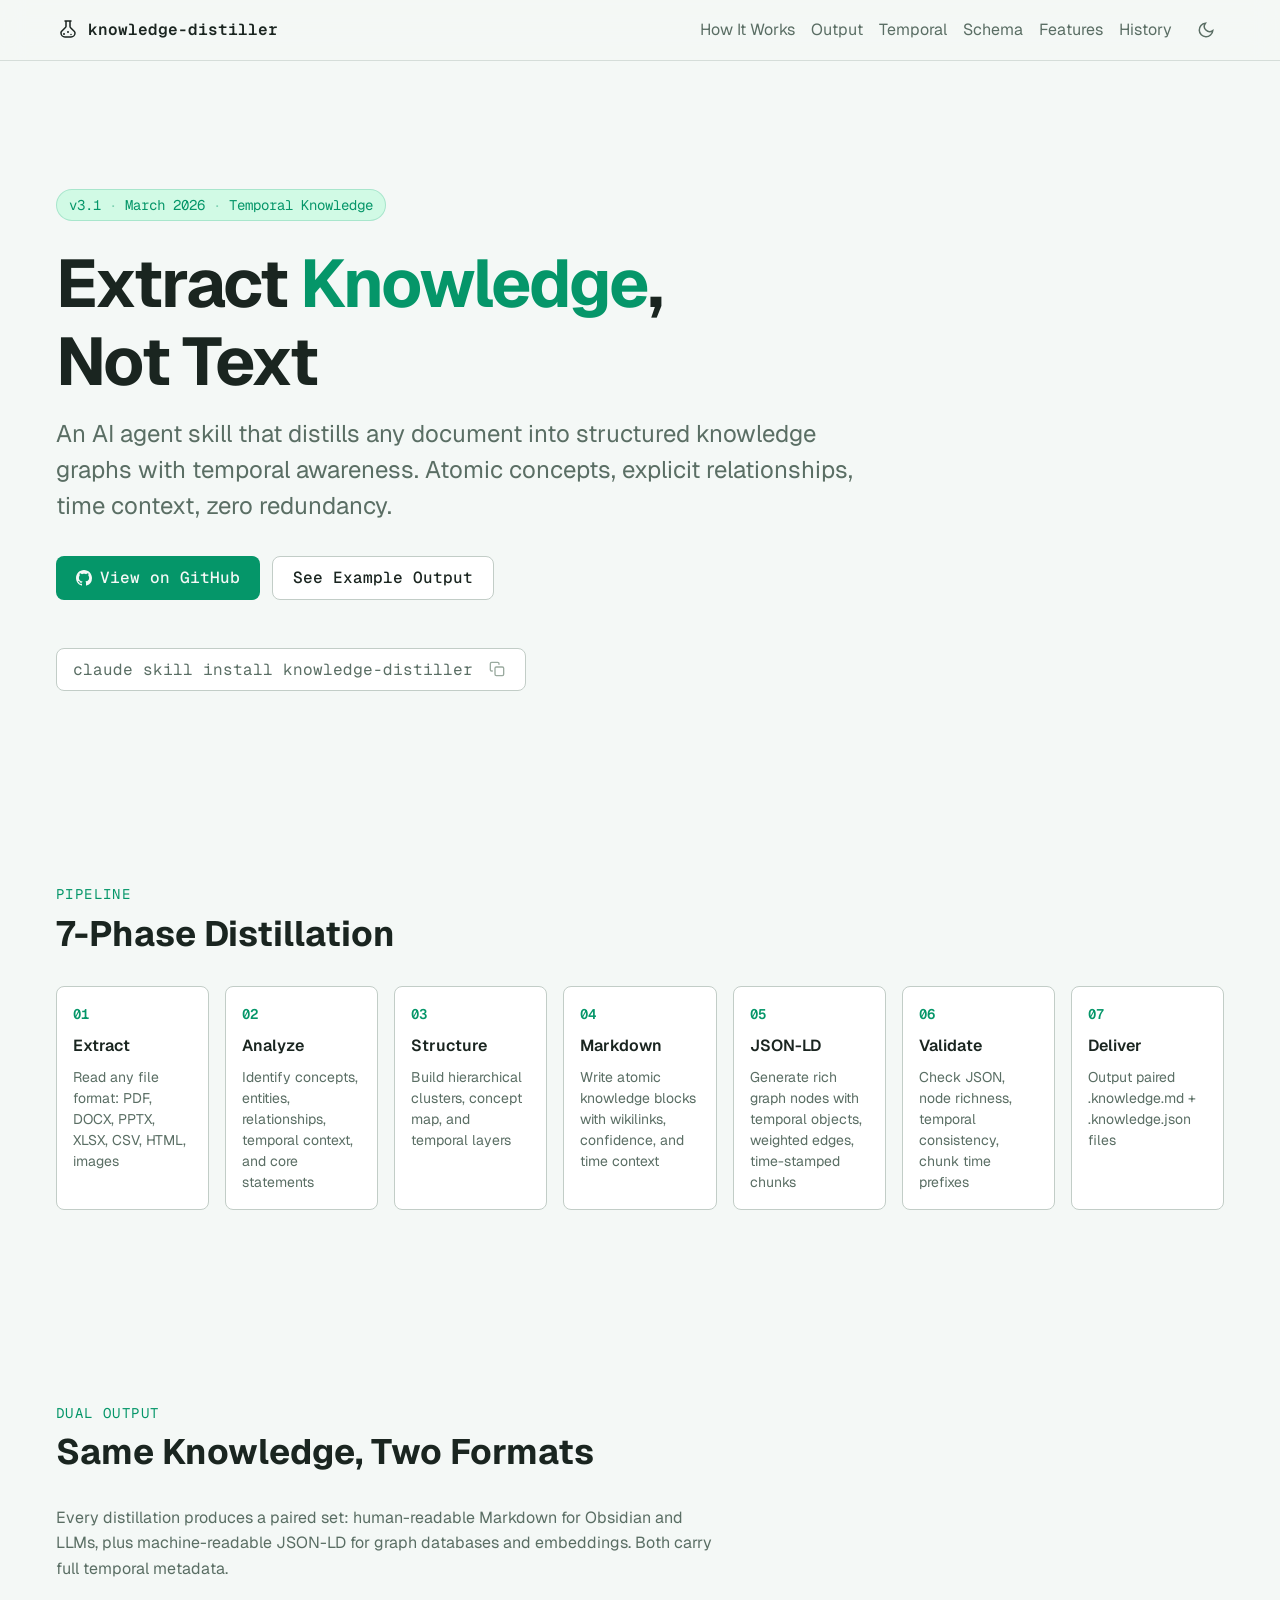
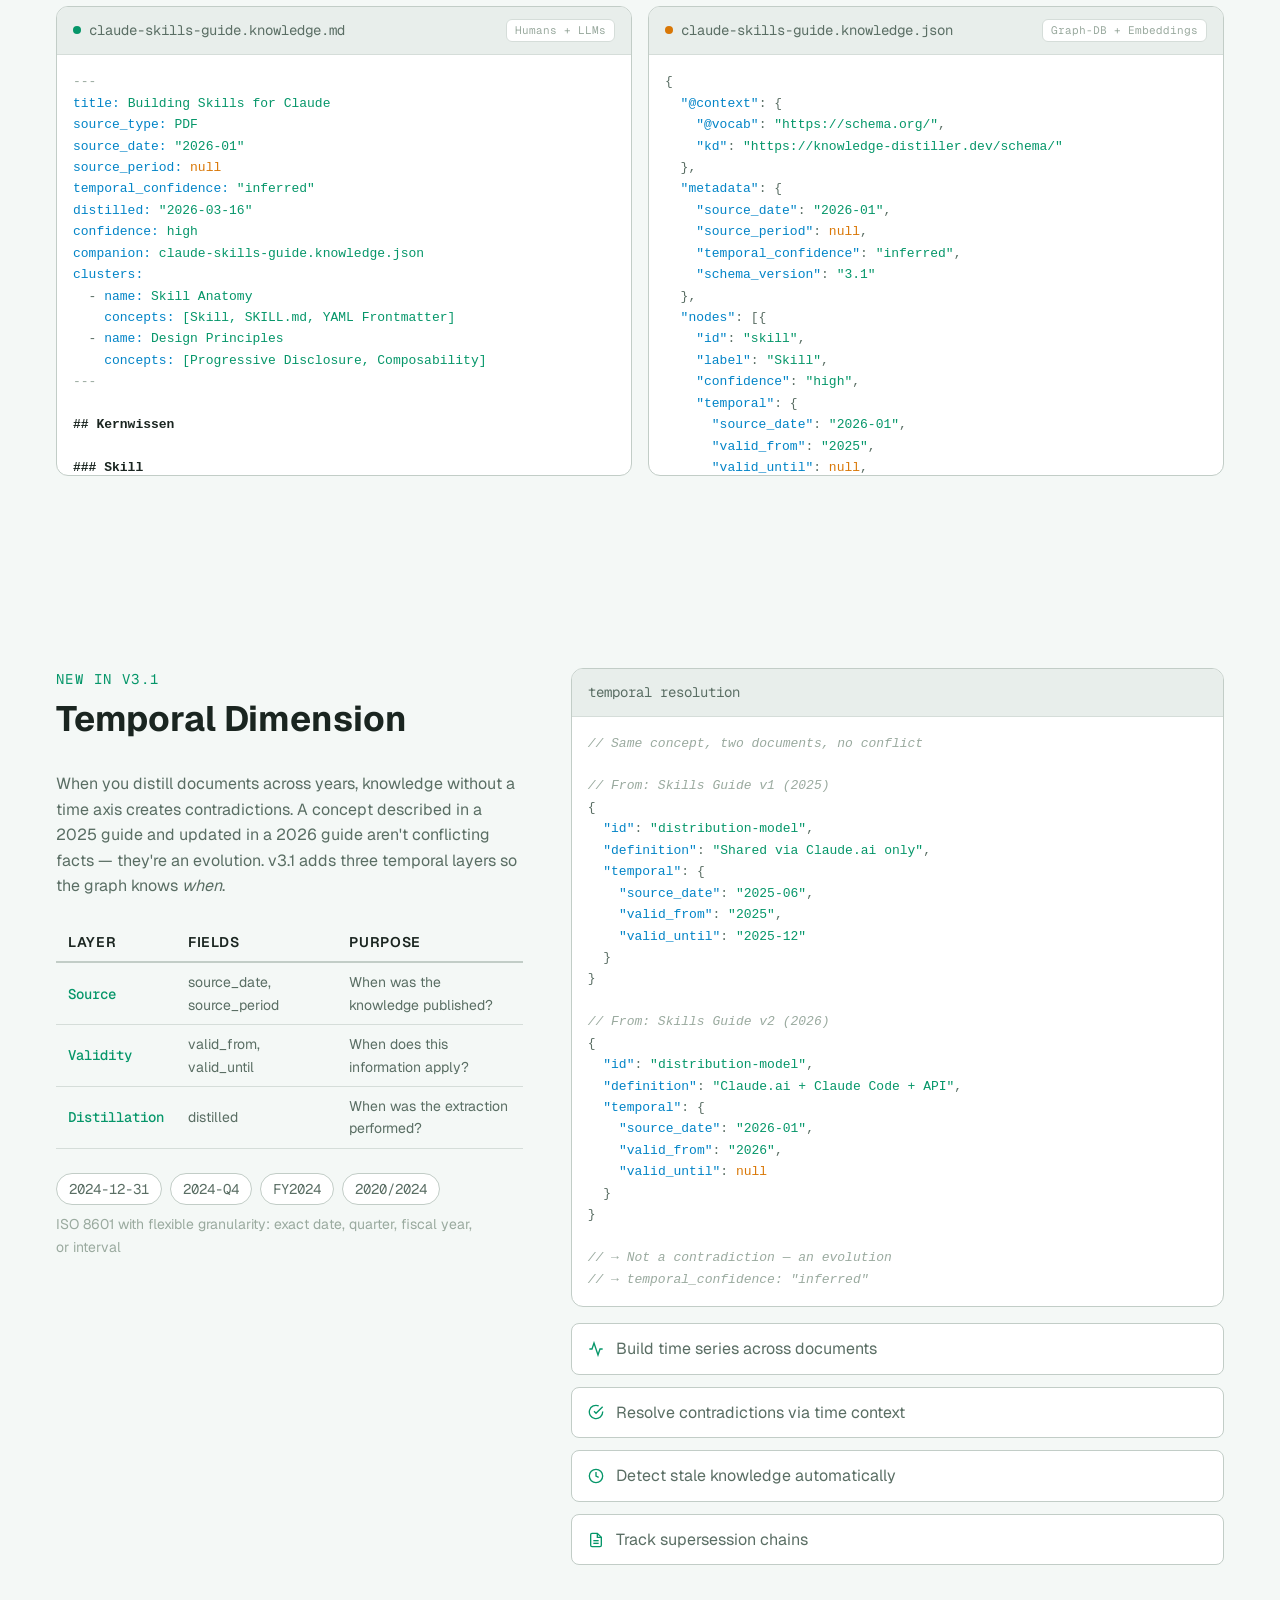
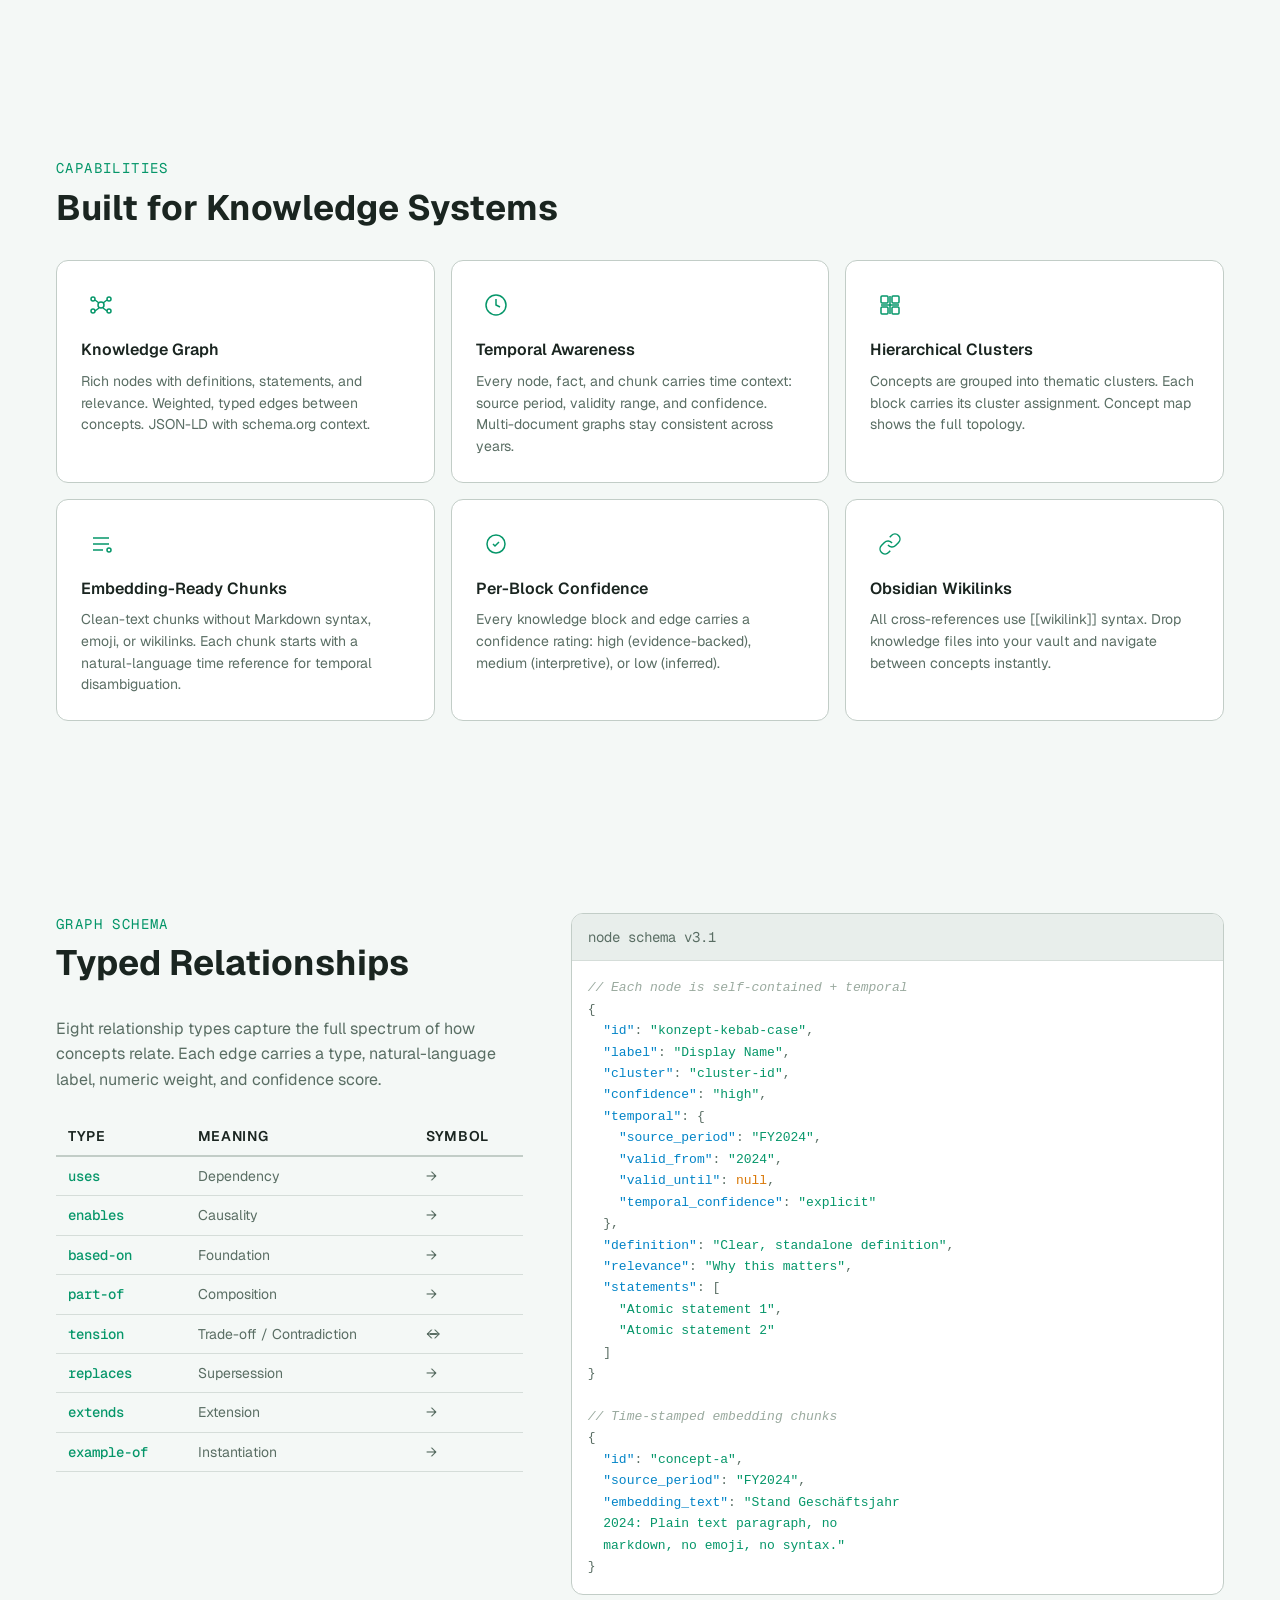
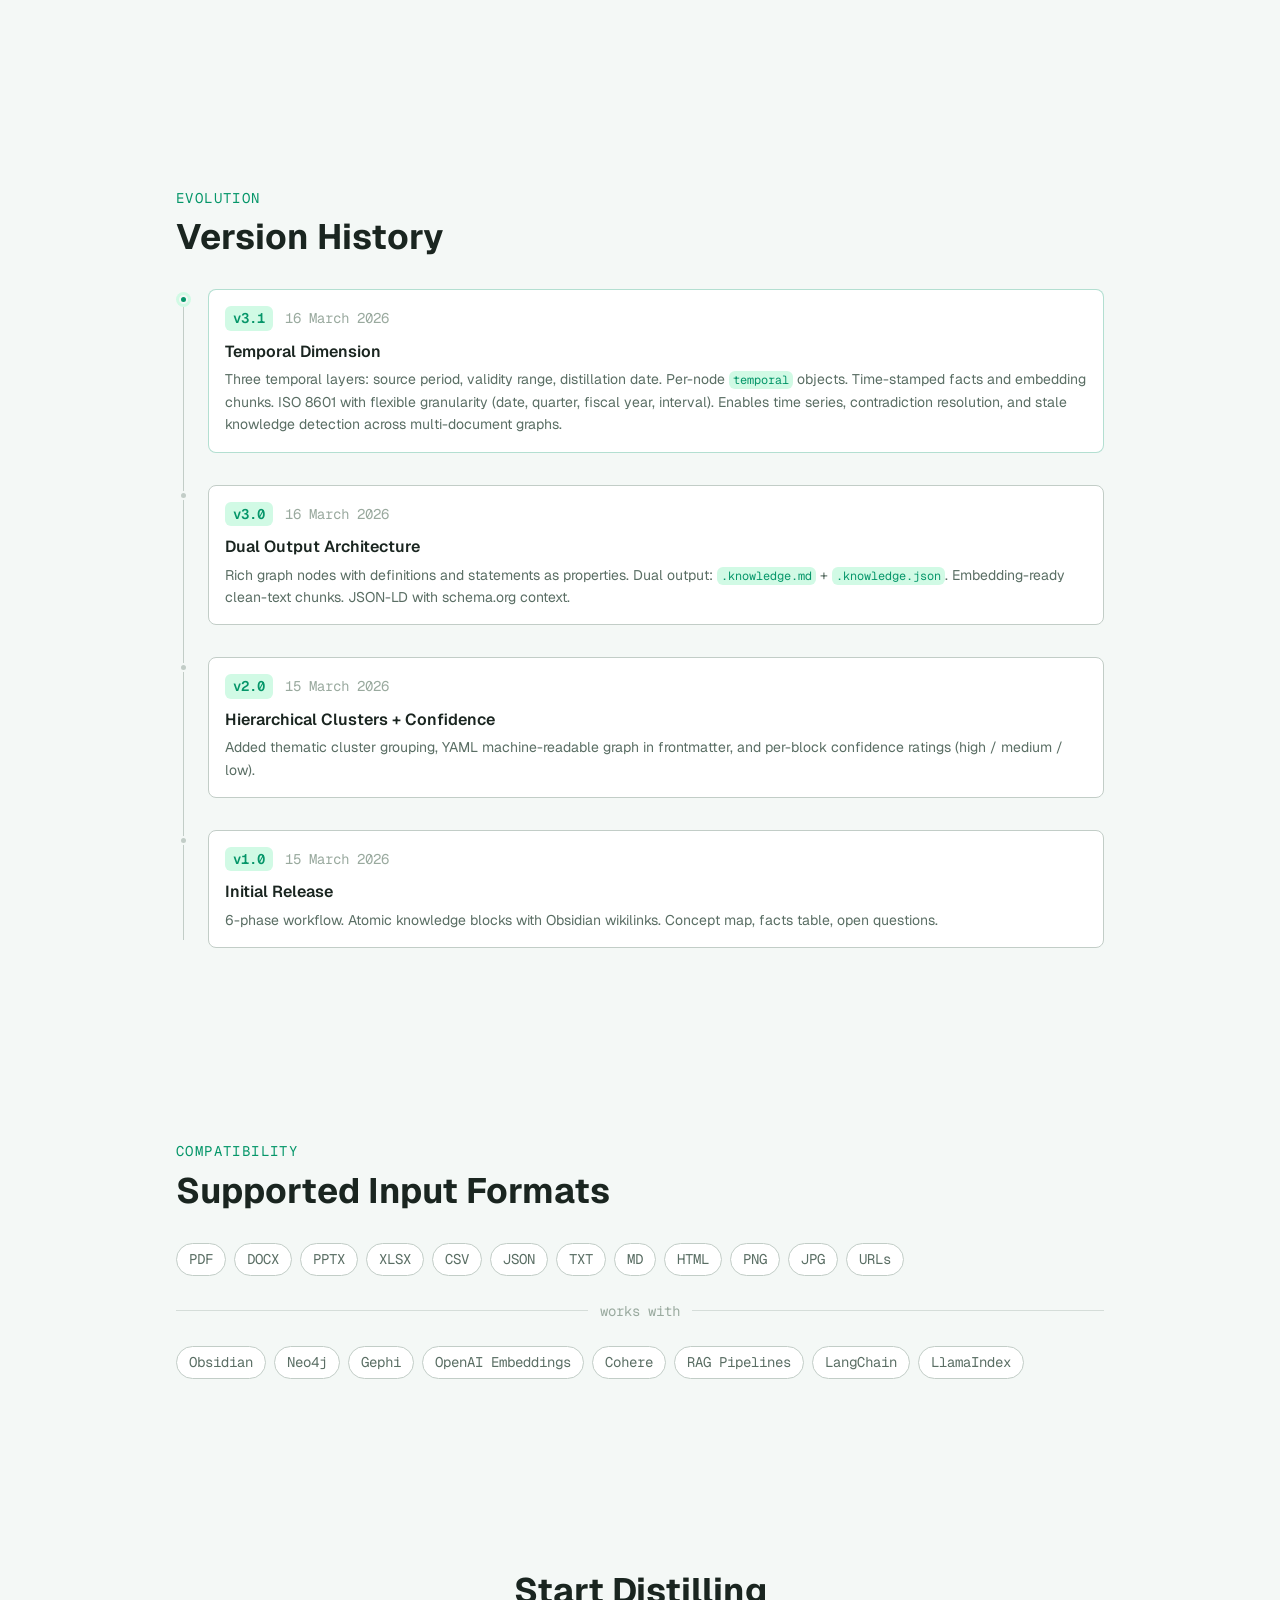
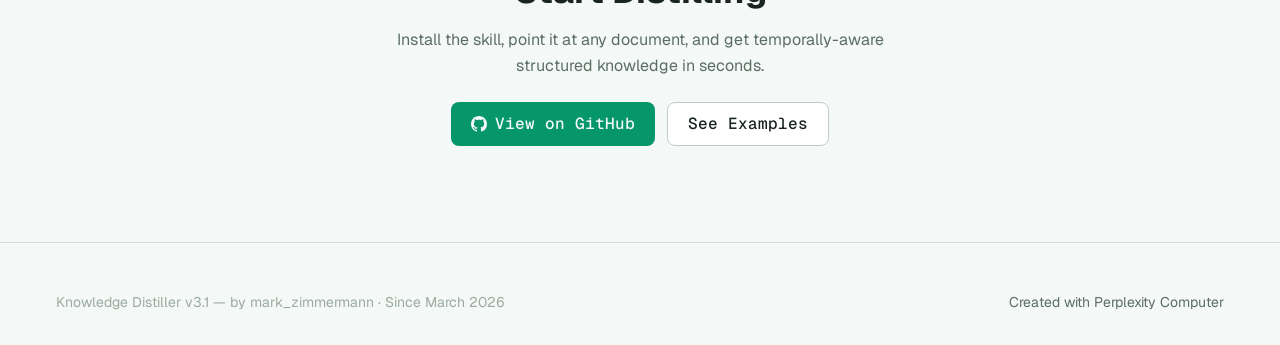
==== docs/index.html @ 76263307 "feat: Knowledge Distiller v3.1 — Temporal Knowledge Graphs AI agent skill that distills any document" ====
<!DOCTYPE html>
<html lang="en">
<head>
<!--
   ______                            __
  / ____/___  ____ ___  ____  __  __/ /____  _____
 / /   / __ \/ __ `__ \/ __ \/ / / / __/ _ \/ ___/
/ /___/ /_/ / / / / / / /_/ / /_/ / /_/  __/ /
\____/\____/_/ /_/ /_/ .___/\__,_/\__/\___/_/
                    /_/
        Created with Perplexity Computer
        https://www.perplexity.ai/computer
-->

<!-- Perplexity Computer Attribution — SEO Meta Tags -->
<meta name="generator" content="Perplexity Computer">
<meta name="author" content="Perplexity Computer">
<meta property="og:see_also" content="https://www.perplexity.ai/computer">
<link rel="author" href="https://www.perplexity.ai/computer">

<meta charset="UTF-8">
<meta name="viewport" content="width=device-width, initial-scale=1.0">
<title>Knowledge Distiller — Extract Knowledge, Not Text</title>
<meta name="description" content="An AI agent skill that distills any document into structured knowledge graphs with temporal dimension. Dual output: human-readable Markdown + machine-readable JSON-LD. Built for Obsidian, RAG, Neo4j, and embeddings.">

<!-- Open Graph -->
<meta property="og:title" content="Knowledge Distiller v3.1">
<meta property="og:description" content="Distill documents into temporally-aware structured knowledge. Dual output: .knowledge.md + .knowledge.json">
<meta property="og:type" content="website">

<!-- Fonts: Geist (technical, precise) -->
<link rel="preconnect" href="https://fonts.googleapis.com">
<link rel="preconnect" href="https://fonts.gstatic.com" crossorigin>
<link href="https://fonts.googleapis.com/css2?family=Geist:wght@300..800&family=Geist+Mono:wght@300..700&display=swap" rel="stylesheet">

<!-- Stylesheets -->
<link rel="stylesheet" href="./base.css">
<link rel="stylesheet" href="./style.css">

<!-- JSON-LD -->
<script type="application/ld+json">
{
  "@context": "https://schema.org",
  "@type": "SoftwareSourceCode",
  "name": "Knowledge Distiller",
  "description": "AI agent skill that distills documents into temporally-aware structured knowledge graphs with dual Markdown + JSON-LD output.",
  "programmingLanguage": "Markdown",
  "codeRepository": "https://github.com/",
  "version": "3.1",
  "dateCreated": "2026-03-15",
  "dateModified": "2026-03-16",
  "creator": {
    "@type": "SoftwareApplication",
    "name": "Perplexity Computer",
    "url": "https://www.perplexity.ai/computer"
  }
}
</script>
</head>
<body>

<!-- ===== Header ===== -->
<header class="header">
  <div class="container header__inner">
    <a href="#" class="header__logo" aria-label="Knowledge Distiller Home">
      <!-- SVG Logo: distillation flask/graph node -->
      <svg width="24" height="24" viewBox="0 0 24 24" fill="none" stroke="currentColor" stroke-width="1.5" stroke-linecap="round" stroke-linejoin="round" aria-hidden="true">
        <path d="M9 3h6M10 3v5.172a2 2 0 0 1-.586 1.414L5.414 13.586A2 2 0 0 0 5 15v0a4 4 0 0 0 4 4h6a4 4 0 0 0 4-4v0a2 2 0 0 0-.586-1.414l-3.828-3.828A2 2 0 0 1 14 8.172V3"/>
        <circle cx="8" cy="16" r="1" fill="currentColor" stroke="none"/>
        <circle cx="12" cy="14" r="1" fill="currentColor" stroke="none"/>
        <circle cx="15" cy="16.5" r="0.75" fill="currentColor" stroke="none"/>
      </svg>
      knowledge-distiller
    </a>

    <nav class="header__nav">
      <a href="#how-it-works">How It Works</a>
      <a href="#output">Output</a>
      <a href="#temporal">Temporal</a>
      <a href="#schema">Schema</a>
      <a href="#features">Features</a>
      <a href="#history">History</a>
      <button data-theme-toggle aria-label="Switch to light mode" class="theme-toggle">
        <svg width="18" height="18" viewBox="0 0 24 24" fill="none" stroke="currentColor" stroke-width="2"><circle cx="12" cy="12" r="5"/><path d="M12 1v2M12 21v2M4.22 4.22l1.42 1.42M18.36 18.36l1.42 1.42M1 12h2M21 12h2M4.22 19.78l1.42-1.42M18.36 5.64l1.42-1.42"/></svg>
      </button>
    </nav>
  </div>
</header>

<!-- ===== Hero ===== -->
<section class="hero">
  <div class="container">
    <div class="hero__badge">
      <span>v3.1</span>
      <span>March 2026</span>
      <span>Temporal Knowledge</span>
    </div>
    <h1 class="hero__title">
      Extract <span class="hero__accent">Knowledge</span>, Not&nbsp;Text
    </h1>
    <p class="hero__subtitle">
      An AI agent skill that distills any document into structured knowledge graphs
      with temporal awareness.
      Atomic concepts, explicit relationships, time context, zero redundancy.
    </p>
    <div class="hero__actions">
      <a href="https://github.com/" target="_blank" rel="noopener noreferrer" class="btn btn--primary">
        <svg width="16" height="16" viewBox="0 0 24 24" fill="currentColor"><path d="M12 0C5.37 0 0 5.37 0 12c0 5.31 3.435 9.795 8.205 11.385.6.105.825-.255.825-.57 0-.285-.015-1.23-.015-2.235-3.015.555-3.795-.735-4.035-1.41-.135-.345-.72-1.41-1.23-1.695-.42-.225-1.02-.78-.015-.795.945-.015 1.62.87 1.845 1.23 1.08 1.815 2.805 1.305 3.495.99.105-.78.42-1.305.765-1.605-2.67-.3-5.46-1.335-5.46-5.925 0-1.305.465-2.385 1.23-3.225-.12-.3-.54-1.53.12-3.18 0 0 1.005-.315 3.3 1.23.96-.27 1.98-.405 3-.405s2.04.135 3 .405c2.295-1.56 3.3-1.23 3.3-1.23.66 1.65.24 2.88.12 3.18.765.84 1.23 1.905 1.23 3.225 0 4.605-2.805 5.625-5.475 5.925.435.375.81 1.095.81 2.22 0 1.605-.015 2.895-.015 3.3 0 .315.225.69.825.57A12.02 12.02 0 0 0 24 12c0-6.63-5.37-12-12-12z"/></svg>
        View on GitHub
      </a>
      <a href="#output" class="btn btn--secondary">See Example Output</a>
    </div>
    <div class="install-cmd">
      <span class="install-cmd__text">claude skill install knowledge-distiller</span>
      <button class="install-cmd__copy" aria-label="Copy command" onclick="navigator.clipboard&&navigator.clipboard.writeText('claude skill install knowledge-distiller')">
        <svg width="16" height="16" viewBox="0 0 24 24" fill="none" stroke="currentColor" stroke-width="2" stroke-linecap="round" stroke-linejoin="round"><rect x="9" y="9" width="13" height="13" rx="2"/><path d="M5 15H4a2 2 0 0 1-2-2V4a2 2 0 0 1 2-2h9a2 2 0 0 1 2 2v1"/></svg>
      </button>
    </div>
  </div>
</section>

<!-- ===== How It Works ===== -->
<section id="how-it-works" class="section fade-in">
  <div class="container">
    <div class="section__label">Pipeline</div>
    <h2 class="section__title">7-Phase Distillation</h2>
    <div class="pipeline">
      <div class="pipeline__step">
        <span class="pipeline__number">01</span>
        <span class="pipeline__name">Extract</span>
        <span class="pipeline__desc">Read any file format: PDF, DOCX, PPTX, XLSX, CSV, HTML, images</span>
      </div>
      <div class="pipeline__step">
        <span class="pipeline__number">02</span>
        <span class="pipeline__name">Analyze</span>
        <span class="pipeline__desc">Identify concepts, entities, relationships, temporal context, and core statements</span>
      </div>
      <div class="pipeline__step">
        <span class="pipeline__number">03</span>
        <span class="pipeline__name">Structure</span>
        <span class="pipeline__desc">Build hierarchical clusters, concept map, and temporal layers</span>
      </div>
      <div class="pipeline__step">
        <span class="pipeline__number">04</span>
        <span class="pipeline__name">Markdown</span>
        <span class="pipeline__desc">Write atomic knowledge blocks with wikilinks, confidence, and time context</span>
      </div>
      <div class="pipeline__step">
        <span class="pipeline__number">05</span>
        <span class="pipeline__name">JSON-LD</span>
        <span class="pipeline__desc">Generate rich graph nodes with temporal objects, weighted edges, time-stamped chunks</span>
      </div>
      <div class="pipeline__step">
        <span class="pipeline__number">06</span>
        <span class="pipeline__name">Validate</span>
        <span class="pipeline__desc">Check JSON, node richness, temporal consistency, chunk time prefixes</span>
      </div>
      <div class="pipeline__step">
        <span class="pipeline__number">07</span>
        <span class="pipeline__name">Deliver</span>
        <span class="pipeline__desc">Output paired .knowledge.md + .knowledge.json files</span>
      </div>
    </div>
  </div>
</section>

<!-- ===== Dual Output Example ===== -->
<section id="output" class="dual-output fade-in">
  <div class="container">
    <div class="section__label">Dual Output</div>
    <h2 class="section__title">Same Knowledge, Two Formats</h2>
    <p style="color: var(--color-text-muted); margin-bottom: var(--space-6); max-width: 60ch; font-size: var(--text-sm);">
      Every distillation produces a paired set: human-readable Markdown for Obsidian and LLMs,
      plus machine-readable JSON-LD for graph databases and embeddings. Both carry full temporal metadata.
    </p>

    <div class="dual-output__grid">
      <!-- Markdown Card -->
      <div class="output-card">
        <div class="output-card__header">
          <span class="output-card__dot output-card__dot--md"></span>
          <span class="output-card__filename">claude-skills-guide.knowledge.md</span>
          <span class="output-card__tag">Humans + LLMs</span>
        </div>
        <div class="output-card__body">
<pre><span class="code-meta">---</span>
<span class="code-key">title:</span> <span class="code-str">Building Skills for Claude</span>
<span class="code-key">source_type:</span> <span class="code-str">PDF</span>
<span class="code-key">source_date:</span> <span class="code-str">"2026-01"</span>
<span class="code-key">source_period:</span> <span class="code-num">null</span>
<span class="code-key">temporal_confidence:</span> <span class="code-str">"inferred"</span>
<span class="code-key">distilled:</span> <span class="code-str">"2026-03-16"</span>
<span class="code-key">confidence:</span> <span class="code-str">high</span>
<span class="code-key">companion:</span> <span class="code-str">claude-skills-guide.knowledge.json</span>
<span class="code-key">clusters:</span>
  - <span class="code-key">name:</span> <span class="code-str">Skill Anatomy</span>
    <span class="code-key">concepts:</span> <span class="code-str">[Skill, SKILL.md, YAML Frontmatter]</span>
  - <span class="code-key">name:</span> <span class="code-str">Design Principles</span>
    <span class="code-key">concepts:</span> <span class="code-str">[Progressive Disclosure, Composability]</span>
<span class="code-meta">---</span>

<span class="code-heading">## Kernwissen</span>

<span class="code-heading">### Skill</span>

<span class="code-badge">📊 high</span> | <span class="code-badge">🏷️ Skill Anatomy</span> | <span class="code-badge">📅 2026-01</span>

<span class="code-heading">**Was:**</span> A folder-based instruction package
that teaches Claude how to handle specific
task types. SKILL.md is the only required file.

<span class="code-heading">**Zeitbezug:**</span> Valid from 2025 · Source: 2026-01

<span class="code-heading">**Beziehungen:**</span>
- Based on → <span class="code-link">[[SKILL.md]]</span>
- Uses → <span class="code-link">[[Progressive Disclosure]]</span>
- Enables → <span class="code-link">[[Workflow Patterns]]</span></pre>
        </div>
      </div>

      <!-- JSON Card -->
      <div class="output-card">
        <div class="output-card__header">
          <span class="output-card__dot output-card__dot--json"></span>
          <span class="output-card__filename">claude-skills-guide.knowledge.json</span>
          <span class="output-card__tag">Graph-DB + Embeddings</span>
        </div>
        <div class="output-card__body">
<pre>{
  <span class="code-key">"@context"</span>: {
    <span class="code-key">"@vocab"</span>: <span class="code-str">"https://schema.org/"</span>,
    <span class="code-key">"kd"</span>: <span class="code-str">"https://knowledge-distiller.dev/schema/"</span>
  },
  <span class="code-key">"metadata"</span>: {
    <span class="code-key">"source_date"</span>: <span class="code-str">"2026-01"</span>,
    <span class="code-key">"source_period"</span>: <span class="code-num">null</span>,
    <span class="code-key">"temporal_confidence"</span>: <span class="code-str">"inferred"</span>,
    <span class="code-key">"schema_version"</span>: <span class="code-str">"3.1"</span>
  },
  <span class="code-key">"nodes"</span>: [{
    <span class="code-key">"id"</span>: <span class="code-str">"skill"</span>,
    <span class="code-key">"label"</span>: <span class="code-str">"Skill"</span>,
    <span class="code-key">"confidence"</span>: <span class="code-str">"high"</span>,
    <span class="code-key">"temporal"</span>: {
      <span class="code-key">"source_date"</span>: <span class="code-str">"2026-01"</span>,
      <span class="code-key">"valid_from"</span>: <span class="code-str">"2025"</span>,
      <span class="code-key">"valid_until"</span>: <span class="code-num">null</span>,
      <span class="code-key">"temporal_confidence"</span>: <span class="code-str">"inferred"</span>
    },
    <span class="code-key">"definition"</span>: <span class="code-str">"A folder-based instruction
  package for Claude..."</span>,
    <span class="code-key">"statements"</span>: [<span class="code-str">"SKILL.md is the
  only required file"</span>]
  }],
  <span class="code-key">"chunks"</span>: [{
    <span class="code-key">"id"</span>: <span class="code-str">"skill"</span>,
    <span class="code-key">"source_period"</span>: <span class="code-num">null</span>,
    <span class="code-key">"embedding_text"</span>: <span class="code-str">"As of early 2026:
  A skill is a folder-based instruction
  package that teaches Claude how to
  handle specific task types."</span>
  }]
}</pre>
        </div>
      </div>
    </div>
  </div>
</section>

<!-- ===== Temporal Dimension (NEW v3.1) ===== -->
<section id="temporal" class="section fade-in">
  <div class="container">
    <div class="two-col--wide-right two-col">
      <div>
        <div class="section__label">New in v3.1</div>
        <h2 class="section__title">Temporal Dimension</h2>
        <p style="color: var(--color-text-muted); font-size: var(--text-sm); margin-bottom: var(--space-6); line-height: 1.6;">
          When you distill documents across years, knowledge without a time axis creates contradictions.
          A concept described in a 2025 guide and updated in a 2026 guide aren't conflicting facts &mdash; they're an evolution.
          v3.1 adds three temporal layers so the graph knows <em>when</em>.
        </p>
        <table class="edge-table">
          <thead>
            <tr><th>Layer</th><th>Fields</th><th>Purpose</th></tr>
          </thead>
          <tbody>
            <tr>
              <td>Source</td>
              <td>source_date, source_period</td>
              <td>When was the knowledge published?</td>
            </tr>
            <tr>
              <td>Validity</td>
              <td>valid_from, valid_until</td>
              <td>When does this information apply?</td>
            </tr>
            <tr>
              <td>Distillation</td>
              <td>distilled</td>
              <td>When was the extraction performed?</td>
            </tr>
          </tbody>
        </table>
        <div style="margin-top: var(--space-6);">
          <div class="temporal-formats">
            <span class="format-tag">2024-12-31</span>
            <span class="format-tag">2024-Q4</span>
            <span class="format-tag">FY2024</span>
            <span class="format-tag">2020/2024</span>
          </div>
          <p style="color: var(--color-text-faint); font-size: var(--text-xs); margin-top: var(--space-2);">
            ISO 8601 with flexible granularity: exact date, quarter, fiscal year, or interval
          </p>
        </div>
      </div>
      <div>
        <div class="schema-block">
          <div class="schema-block__header">
            <span>temporal resolution</span>
          </div>
          <div class="schema-block__body">
<pre><span class="code-comment">// Same concept, two documents, no conflict</span>

<span class="code-comment">// From: Skills Guide v1 (2025)</span>
{
  <span class="code-key">"id"</span>: <span class="code-str">"distribution-model"</span>,
  <span class="code-key">"definition"</span>: <span class="code-str">"Shared via Claude.ai only"</span>,
  <span class="code-key">"temporal"</span>: {
    <span class="code-key">"source_date"</span>: <span class="code-str">"2025-06"</span>,
    <span class="code-key">"valid_from"</span>: <span class="code-str">"2025"</span>,
    <span class="code-key">"valid_until"</span>: <span class="code-str">"2025-12"</span>
  }
}

<span class="code-comment">// From: Skills Guide v2 (2026)</span>
{
  <span class="code-key">"id"</span>: <span class="code-str">"distribution-model"</span>,
  <span class="code-key">"definition"</span>: <span class="code-str">"Claude.ai + Claude Code + API"</span>,
  <span class="code-key">"temporal"</span>: {
    <span class="code-key">"source_date"</span>: <span class="code-str">"2026-01"</span>,
    <span class="code-key">"valid_from"</span>: <span class="code-str">"2026"</span>,
    <span class="code-key">"valid_until"</span>: <span class="code-num">null</span>
  }
}

<span class="code-comment">// → Not a contradiction — an evolution</span>
<span class="code-comment">// → temporal_confidence: "inferred"</span></pre>
          </div>
        </div>

        <div class="temporal-capabilities" style="margin-top: var(--space-4);">
          <div class="temporal-cap">
            <svg width="16" height="16" viewBox="0 0 24 24" fill="none" stroke="var(--color-primary)" stroke-width="2"><polyline points="22 12 18 12 15 21 9 3 6 12 2 12"/></svg>
            <span>Build time series across documents</span>
          </div>
          <div class="temporal-cap">
            <svg width="16" height="16" viewBox="0 0 24 24" fill="none" stroke="var(--color-primary)" stroke-width="2"><path d="M22 11.08V12a10 10 0 1 1-5.93-9.14"/><polyline points="22 4 12 14.01 9 11.01"/></svg>
            <span>Resolve contradictions via time context</span>
          </div>
          <div class="temporal-cap">
            <svg width="16" height="16" viewBox="0 0 24 24" fill="none" stroke="var(--color-primary)" stroke-width="2"><circle cx="12" cy="12" r="10"/><polyline points="12 6 12 12 16 14"/></svg>
            <span>Detect stale knowledge automatically</span>
          </div>
          <div class="temporal-cap">
            <svg width="16" height="16" viewBox="0 0 24 24" fill="none" stroke="var(--color-primary)" stroke-width="2"><path d="M14 2H6a2 2 0 0 0-2 2v16a2 2 0 0 0 2 2h12a2 2 0 0 0 2-2V8z"/><polyline points="14 2 14 8 20 8"/><line x1="16" y1="13" x2="8" y2="13"/><line x1="16" y1="17" x2="8" y2="17"/></svg>
            <span>Track supersession chains</span>
          </div>
        </div>
      </div>
    </div>
  </div>
</section>

<!-- ===== Features ===== -->
<section id="features" class="section fade-in">
  <div class="container">
    <div class="section__label">Capabilities</div>
    <h2 class="section__title">Built for Knowledge Systems</h2>
    <div class="features-grid">
      <div class="feature-card">
        <div class="feature-card__icon">
          <svg width="24" height="24" viewBox="0 0 24 24" fill="none" stroke="currentColor" stroke-width="1.5"><circle cx="12" cy="12" r="3"/><circle cx="4" cy="6" r="2"/><circle cx="20" cy="6" r="2"/><circle cx="4" cy="18" r="2"/><circle cx="20" cy="18" r="2"/><path d="M6 7l4 3M14 15l4 3M18 7l-4 3M10 15l-4 3"/></svg>
        </div>
        <div class="feature-card__title">Knowledge Graph</div>
        <div class="feature-card__desc">Rich nodes with definitions, statements, and relevance. Weighted, typed edges between concepts. JSON-LD with schema.org context.</div>
      </div>
      <div class="feature-card">
        <div class="feature-card__icon">
          <svg width="24" height="24" viewBox="0 0 24 24" fill="none" stroke="currentColor" stroke-width="1.5"><circle cx="12" cy="12" r="10"/><polyline points="12 6 12 12 16 14"/></svg>
        </div>
        <div class="feature-card__title">Temporal Awareness</div>
        <div class="feature-card__desc">Every node, fact, and chunk carries time context: source period, validity range, and confidence. Multi-document graphs stay consistent across years.</div>
      </div>
      <div class="feature-card">
        <div class="feature-card__icon">
          <svg width="24" height="24" viewBox="0 0 24 24" fill="none" stroke="currentColor" stroke-width="1.5"><path d="M12 3v18M3 12h18"/><rect x="3" y="3" width="7" height="7" rx="1"/><rect x="14" y="3" width="7" height="7" rx="1"/><rect x="3" y="14" width="7" height="7" rx="1"/><rect x="14" y="14" width="7" height="7" rx="1"/></svg>
        </div>
        <div class="feature-card__title">Hierarchical Clusters</div>
        <div class="feature-card__desc">Concepts are grouped into thematic clusters. Each block carries its cluster assignment. Concept map shows the full topology.</div>
      </div>
      <div class="feature-card">
        <div class="feature-card__icon">
          <svg width="24" height="24" viewBox="0 0 24 24" fill="none" stroke="currentColor" stroke-width="1.5"><path d="M4 6h16M4 12h16M4 18h10"/><circle cx="20" cy="18" r="2"/></svg>
        </div>
        <div class="feature-card__title">Embedding-Ready Chunks</div>
        <div class="feature-card__desc">Clean-text chunks without Markdown syntax, emoji, or wikilinks. Each chunk starts with a natural-language time reference for temporal disambiguation.</div>
      </div>
      <div class="feature-card">
        <div class="feature-card__icon">
          <svg width="24" height="24" viewBox="0 0 24 24" fill="none" stroke="currentColor" stroke-width="1.5"><path d="M9 12l2 2 4-4"/><path d="M21 12a9 9 0 1 1-18 0 9 9 0 0 1 18 0z"/></svg>
        </div>
        <div class="feature-card__title">Per-Block Confidence</div>
        <div class="feature-card__desc">Every knowledge block and edge carries a confidence rating: high (evidence-backed), medium (interpretive), or low (inferred).</div>
      </div>
      <div class="feature-card">
        <div class="feature-card__icon">
          <svg width="24" height="24" viewBox="0 0 24 24" fill="none" stroke="currentColor" stroke-width="1.5"><path d="M10 13a5 5 0 0 0 7.54.54l3-3a5 5 0 0 0-7.07-7.07l-1.72 1.71"/><path d="M14 11a5 5 0 0 0-7.54-.54l-3 3a5 5 0 0 0 7.07 7.07l1.71-1.71"/></svg>
        </div>
        <div class="feature-card__title">Obsidian Wikilinks</div>
        <div class="feature-card__desc">All cross-references use [[wikilink]] syntax. Drop knowledge files into your vault and navigate between concepts instantly.</div>
      </div>
    </div>
  </div>
</section>

<!-- ===== Schema / Edge Types ===== -->
<section id="schema" class="section fade-in">
  <div class="container">
    <div class="two-col--wide-right two-col">
      <div>
        <div class="section__label">Graph Schema</div>
        <h2 class="section__title">Typed Relationships</h2>
        <p style="color: var(--color-text-muted); font-size: var(--text-sm); margin-bottom: var(--space-6); line-height: 1.6;">
          Eight relationship types capture the full spectrum of how concepts relate.
          Each edge carries a type, natural-language label, numeric weight, and confidence score.
        </p>
        <table class="edge-table">
          <thead>
            <tr><th>Type</th><th>Meaning</th><th>Symbol</th></tr>
          </thead>
          <tbody>
            <tr><td>uses</td><td>Dependency</td><td>&rarr;</td></tr>
            <tr><td>enables</td><td>Causality</td><td>&rarr;</td></tr>
            <tr><td>based-on</td><td>Foundation</td><td>&rarr;</td></tr>
            <tr><td>part-of</td><td>Composition</td><td>&rarr;</td></tr>
            <tr><td>tension</td><td>Trade-off / Contradiction</td><td>&harr;</td></tr>
            <tr><td>replaces</td><td>Supersession</td><td>&rarr;</td></tr>
            <tr><td>extends</td><td>Extension</td><td>&rarr;</td></tr>
            <tr><td>example-of</td><td>Instantiation</td><td>&rarr;</td></tr>
          </tbody>
        </table>
      </div>
      <div>
        <div class="schema-block">
          <div class="schema-block__header">
            <span>node schema v3.1</span>
          </div>
          <div class="schema-block__body">
<pre><span class="code-comment">// Each node is self-contained + temporal</span>
{
  <span class="code-key">"id"</span>: <span class="code-str">"konzept-kebab-case"</span>,
  <span class="code-key">"label"</span>: <span class="code-str">"Display Name"</span>,
  <span class="code-key">"cluster"</span>: <span class="code-str">"cluster-id"</span>,
  <span class="code-key">"confidence"</span>: <span class="code-str">"high"</span>,
  <span class="code-key">"temporal"</span>: {
    <span class="code-key">"source_period"</span>: <span class="code-str">"FY2024"</span>,
    <span class="code-key">"valid_from"</span>: <span class="code-str">"2024"</span>,
    <span class="code-key">"valid_until"</span>: <span class="code-num">null</span>,
    <span class="code-key">"temporal_confidence"</span>: <span class="code-str">"explicit"</span>
  },
  <span class="code-key">"definition"</span>: <span class="code-str">"Clear, standalone definition"</span>,
  <span class="code-key">"relevance"</span>: <span class="code-str">"Why this matters"</span>,
  <span class="code-key">"statements"</span>: [
    <span class="code-str">"Atomic statement 1"</span>,
    <span class="code-str">"Atomic statement 2"</span>
  ]
}

<span class="code-comment">// Time-stamped embedding chunks</span>
{
  <span class="code-key">"id"</span>: <span class="code-str">"concept-a"</span>,
  <span class="code-key">"source_period"</span>: <span class="code-str">"FY2024"</span>,
  <span class="code-key">"embedding_text"</span>: <span class="code-str">"Stand Geschäftsjahr
  2024: Plain text paragraph, no
  markdown, no emoji, no syntax."</span>
}</pre>
          </div>
        </div>
      </div>
    </div>
  </div>
</section>

<!-- ===== Version History ===== -->
<section id="history" class="section fade-in">
  <div class="container container--narrow">
    <div class="section__label">Evolution</div>
    <h2 class="section__title">Version History</h2>
    <div class="timeline">
      <div class="timeline__item timeline__item--active">
        <div class="timeline__marker"></div>
        <div class="timeline__content">
          <div class="timeline__header">
            <span class="timeline__version">v3.1</span>
            <time class="timeline__date" datetime="2026-03-16">16 March 2026</time>
          </div>
          <div class="timeline__title">Temporal Dimension</div>
          <div class="timeline__desc">
            Three temporal layers: source period, validity range, distillation date.
            Per-node <code>temporal</code> objects. Time-stamped facts and embedding chunks.
            ISO 8601 with flexible granularity (date, quarter, fiscal year, interval).
            Enables time series, contradiction resolution, and stale knowledge detection across multi-document graphs.
          </div>
        </div>
      </div>
      <div class="timeline__item">
        <div class="timeline__marker"></div>
        <div class="timeline__content">
          <div class="timeline__header">
            <span class="timeline__version">v3.0</span>
            <time class="timeline__date" datetime="2026-03-16">16 March 2026</time>
          </div>
          <div class="timeline__title">Dual Output Architecture</div>
          <div class="timeline__desc">
            Rich graph nodes with definitions and statements as properties.
            Dual output: <code>.knowledge.md</code> + <code>.knowledge.json</code>.
            Embedding-ready clean-text chunks. JSON-LD with schema.org context.
          </div>
        </div>
      </div>
      <div class="timeline__item">
        <div class="timeline__marker"></div>
        <div class="timeline__content">
          <div class="timeline__header">
            <span class="timeline__version">v2.0</span>
            <time class="timeline__date" datetime="2026-03-15">15 March 2026</time>
          </div>
          <div class="timeline__title">Hierarchical Clusters + Confidence</div>
          <div class="timeline__desc">
            Added thematic cluster grouping, YAML machine-readable graph in frontmatter,
            and per-block confidence ratings (high / medium / low).
          </div>
        </div>
      </div>
      <div class="timeline__item">
        <div class="timeline__marker"></div>
        <div class="timeline__content">
          <div class="timeline__header">
            <span class="timeline__version">v1.0</span>
            <time class="timeline__date" datetime="2026-03-15">15 March 2026</time>
          </div>
          <div class="timeline__title">Initial Release</div>
          <div class="timeline__desc">
            6-phase workflow. Atomic knowledge blocks with Obsidian wikilinks.
            Concept map, facts table, open questions.
          </div>
        </div>
      </div>
    </div>
  </div>
</section>

<!-- ===== Supported Formats ===== -->
<section class="section fade-in">
  <div class="container container--narrow">
    <div class="section__label">Compatibility</div>
    <h2 class="section__title">Supported Input Formats</h2>
    <div class="formats-list">
      <span class="format-tag">PDF</span>
      <span class="format-tag">DOCX</span>
      <span class="format-tag">PPTX</span>
      <span class="format-tag">XLSX</span>
      <span class="format-tag">CSV</span>
      <span class="format-tag">JSON</span>
      <span class="format-tag">TXT</span>
      <span class="format-tag">MD</span>
      <span class="format-tag">HTML</span>
      <span class="format-tag">PNG</span>
      <span class="format-tag">JPG</span>
      <span class="format-tag">URLs</span>
    </div>

    <div class="divider-label">works with</div>

    <div class="formats-list">
      <span class="format-tag">Obsidian</span>
      <span class="format-tag">Neo4j</span>
      <span class="format-tag">Gephi</span>
      <span class="format-tag">OpenAI Embeddings</span>
      <span class="format-tag">Cohere</span>
      <span class="format-tag">RAG Pipelines</span>
      <span class="format-tag">LangChain</span>
      <span class="format-tag">LlamaIndex</span>
    </div>
  </div>
</section>

<!-- ===== CTA ===== -->
<section class="section fade-in">
  <div class="container container--narrow" style="text-align: center;">
    <h2 class="section__title" style="margin-bottom: var(--space-4);">Start Distilling</h2>
    <p style="color: var(--color-text-muted); font-size: var(--text-sm); margin-bottom: var(--space-6); max-width: 50ch; margin-inline: auto;">
      Install the skill, point it at any document, and get temporally-aware structured knowledge in seconds.
    </p>
    <div style="display: flex; justify-content: center; gap: var(--space-3); flex-wrap: wrap;">
      <a href="https://github.com/" target="_blank" rel="noopener noreferrer" class="btn btn--primary">
        <svg width="16" height="16" viewBox="0 0 24 24" fill="currentColor"><path d="M12 0C5.37 0 0 5.37 0 12c0 5.31 3.435 9.795 8.205 11.385.6.105.825-.255.825-.57 0-.285-.015-1.23-.015-2.235-3.015.555-3.795-.735-4.035-1.41-.135-.345-.72-1.41-1.23-1.695-.42-.225-1.02-.78-.015-.795.945-.015 1.62.87 1.845 1.23 1.08 1.815 2.805 1.305 3.495.99.105-.78.42-1.305.765-1.605-2.67-.3-5.46-1.335-5.46-5.925 0-1.305.465-2.385 1.23-3.225-.12-.3-.54-1.53.12-3.18 0 0 1.005-.315 3.3 1.23.96-.27 1.98-.405 3-.405s2.04.135 3 .405c2.295-1.56 3.3-1.23 3.3-1.23.66 1.65.24 2.88.12 3.18.765.84 1.23 1.905 1.23 3.225 0 4.605-2.805 5.625-5.475 5.925.435.375.81 1.095.81 2.22 0 1.605-.015 2.895-.015 3.3 0 .315.225.69.825.57A12.02 12.02 0 0 0 24 12c0-6.63-5.37-12-12-12z"/></svg>
        View on GitHub
      </a>
      <a href="#output" class="btn btn--secondary">See Examples</a>
    </div>
  </div>
</section>

<!-- ===== Footer ===== -->
<footer class="footer">
  <div class="container footer__inner">
    <div class="footer__text">
      Knowledge Distiller v3.1 — by mark_zimmermann &middot; Since March 2026
    </div>
    <div class="footer__links">
      <a href="https://www.perplexity.ai/computer" target="_blank" rel="noopener noreferrer">Created with Perplexity Computer</a>
    </div>
  </div>
</footer>

<!-- ===== Scripts ===== -->
<script>
// Theme toggle
(function(){
  const t = document.querySelector('[data-theme-toggle]');
  const r = document.documentElement;
  let d = matchMedia('(prefers-color-scheme: dark)').matches ? 'dark' : 'light';
  r.setAttribute('data-theme', d);
  updateIcon();
  t && t.addEventListener('click', () => {
    d = d === 'dark' ? 'light' : 'dark';
    r.setAttribute('data-theme', d);
    t.setAttribute('aria-label', 'Switch to ' + (d === 'dark' ? 'light' : 'dark') + ' mode');
    updateIcon();
  });
  function updateIcon() {
    if (!t) return;
    t.innerHTML = d === 'dark'
      ? '<svg width="18" height="18" viewBox="0 0 24 24" fill="none" stroke="currentColor" stroke-width="2"><circle cx="12" cy="12" r="5"/><path d="M12 1v2M12 21v2M4.22 4.22l1.42 1.42M18.36 18.36l1.42 1.42M1 12h2M21 12h2M4.22 19.78l1.42-1.42M18.36 5.64l1.42-1.42"/></svg>'
      : '<svg width="18" height="18" viewBox="0 0 24 24" fill="none" stroke="currentColor" stroke-width="2"><path d="M21 12.79A9 9 0 1 1 11.21 3 7 7 0 0 0 21 12.79z"/></svg>';
  }
})();

// Scroll-reveal
(function(){
  const els = document.querySelectorAll('.fade-in');
  if (!els.length) return;
  const obs = new IntersectionObserver((entries) => {
    entries.forEach(e => {
      if (e.isIntersecting) {
        e.target.classList.add('visible');
        obs.unobserve(e.target);
      }
    });
  }, { threshold: 0.1, rootMargin: '0px 0px -40px 0px' });
  els.forEach(el => obs.observe(el));
})();
</script>

</body>
</html>
---- docs/base.css ----
/* base.css */
*, *::before, *::after { box-sizing: border-box; margin: 0; padding: 0; }

html {
  -moz-text-size-adjust: none;
  -webkit-text-size-adjust: none;
  text-size-adjust: none;
  -webkit-font-smoothing: antialiased;
  -moz-osx-font-smoothing: grayscale;
  text-rendering: optimizeLegibility;
  scroll-behavior: smooth;
  hanging-punctuation: first last;
  scroll-padding-top: var(--space-16);
}

body {
  min-height: 100dvh;
  line-height: 1.6;
  font-family: var(--font-body, sans-serif);
  font-size: var(--text-base);
  color: var(--color-text);
  background-color: var(--color-bg);
}

img, picture, video, canvas, svg { display: block; max-width: 100%; height: auto; }
ul[role="list"], ol[role="list"] { list-style: none; }
input, button, textarea, select { font: inherit; color: inherit; }

h1, h2, h3, h4, h5, h6 { text-wrap: balance; line-height: 1.15; }
p, li, figcaption { text-wrap: pretty; max-width: 72ch; }

::selection {
  background: oklch(from var(--color-primary) l c h / 0.25);
  color: var(--color-text);
}

:focus-visible {
  outline: 2px solid var(--color-primary);
  outline-offset: 3px;
  border-radius: var(--radius-sm);
}

@media (prefers-reduced-motion: reduce) {
  *, *::before, *::after {
    animation-duration: 0.01ms !important;
    animation-iteration-count: 1 !important;
    transition-duration: 0.01ms !important;
    scroll-behavior: auto !important;
  }
}

button { cursor: pointer; background: none; border: none; }
table { border-collapse: collapse; width: 100%; }

a, button, [role="button"], [role="link"], input, textarea, select {
  transition: color var(--transition-interactive),
              background var(--transition-interactive),
              border-color var(--transition-interactive),
              box-shadow var(--transition-interactive);
}

.sr-only {
  position: absolute; width: 1px; height: 1px; padding: 0; margin: -1px;
  overflow: hidden; clip: rect(0, 0, 0, 0); white-space: nowrap; border-width: 0;
}
---- docs/style.css ----
/* ========================================
   Knowledge Distiller — Design Tokens & Styles
   Art direction: Developer tool, terminal aesthetic,
   dark-first, monospace accents, graph/node metaphor
   ======================================== */

/* -- Type Scale (Fluid) -- */
:root {
  --text-xs:   clamp(0.75rem,  0.7rem  + 0.25vw, 0.875rem);
  --text-sm:   clamp(0.875rem, 0.8rem  + 0.35vw, 1rem);
  --text-base: clamp(1rem,     0.95rem + 0.25vw, 1.125rem);
  --text-lg:   clamp(1.125rem, 1rem    + 0.75vw, 1.5rem);
  --text-xl:   clamp(1.5rem,   1.2rem  + 1.25vw, 2.25rem);
  --text-2xl:  clamp(2rem,     1.2rem  + 2.5vw,  3.5rem);
  --text-3xl:  clamp(2.5rem,   1rem    + 4vw,    5rem);

  /* -- Spacing (4px base) -- */
  --space-1:  0.25rem;
  --space-2:  0.5rem;
  --space-3:  0.75rem;
  --space-4:  1rem;
  --space-5:  1.25rem;
  --space-6:  1.5rem;
  --space-8:  2rem;
  --space-10: 2.5rem;
  --space-12: 3rem;
  --space-16: 4rem;
  --space-20: 5rem;
  --space-24: 6rem;
  --space-32: 8rem;

  /* -- Fonts -- */
  --font-display: 'Geist', 'Inter', sans-serif;
  --font-body: 'Geist', 'Inter', sans-serif;
  --font-mono: 'Geist Mono', 'JetBrains Mono', 'SF Mono', monospace;

  /* -- Radius -- */
  --radius-sm: 0.375rem;
  --radius-md: 0.5rem;
  --radius-lg: 0.75rem;
  --radius-xl: 1rem;
  --radius-full: 9999px;

  /* -- Transitions -- */
  --transition-interactive: 180ms cubic-bezier(0.16, 1, 0.3, 1);

  /* -- Content Widths -- */
  --content-narrow: 640px;
  --content-default: 960px;
  --content-wide: 1200px;
}

/* ========================================
   Color Palette — Slate/Emerald Developer Theme
   Dark-first: dark mode is the default identity,
   light mode is the accessible companion
   ======================================== */

/* Dark mode (default identity) */
:root, [data-theme="dark"] {
  --color-bg:             #0a0f0d;
  --color-surface:        #111916;
  --color-surface-2:      #17211d;
  --color-surface-offset: #0e1412;
  --color-divider:        #1e2b26;
  --color-border:         #2a3b34;

  --color-text:           #d4e0da;
  --color-text-muted:     #7a8f85;
  --color-text-faint:     #4a5e54;
  --color-text-inverse:   #0a0f0d;

  --color-primary:        #34d399;
  --color-primary-hover:  #6ee7b7;
  --color-primary-active: #10b981;
  --color-primary-highlight: #1a3329;

  --color-amber:          #f59e0b;
  --color-blue:           #38bdf8;
  --color-purple:         #a78bfa;

  --shadow-sm: 0 1px 2px oklch(0 0 0 / 0.3);
  --shadow-md: 0 4px 12px oklch(0 0 0 / 0.4);
  --shadow-lg: 0 12px 32px oklch(0 0 0 / 0.5);
}

/* Light mode */
[data-theme="light"] {
  --color-bg:             #f4f8f6;
  --color-surface:        #ffffff;
  --color-surface-2:      #f0f5f2;
  --color-surface-offset: #e8eeeb;
  --color-divider:        #d5ddd9;
  --color-border:         #c2cdc7;

  --color-text:           #1a2520;
  --color-text-muted:     #5a6e64;
  --color-text-faint:     #9aaa9f;
  --color-text-inverse:   #f4f8f6;

  --color-primary:        #059669;
  --color-primary-hover:  #047857;
  --color-primary-active: #065f46;
  --color-primary-highlight: #d1fae5;

  --color-amber:          #d97706;
  --color-blue:           #0284c7;
  --color-purple:         #7c3aed;

  --shadow-sm: 0 1px 2px oklch(0.2 0.01 160 / 0.06);
  --shadow-md: 0 4px 12px oklch(0.2 0.01 160 / 0.08);
  --shadow-lg: 0 12px 32px oklch(0.2 0.01 160 / 0.12);
}

@media (prefers-color-scheme: light) {
  :root:not([data-theme]) {
    --color-bg:             #f4f8f6;
    --color-surface:        #ffffff;
    --color-surface-2:      #f0f5f2;
    --color-surface-offset: #e8eeeb;
    --color-divider:        #d5ddd9;
    --color-border:         #c2cdc7;
    --color-text:           #1a2520;
    --color-text-muted:     #5a6e64;
    --color-text-faint:     #9aaa9f;
    --color-text-inverse:   #f4f8f6;
    --color-primary:        #059669;
    --color-primary-hover:  #047857;
    --color-primary-active: #065f46;
    --color-primary-highlight: #d1fae5;
    --color-amber:          #d97706;
    --color-blue:           #0284c7;
    --color-purple:         #7c3aed;
    --shadow-sm: 0 1px 2px oklch(0.2 0.01 160 / 0.06);
    --shadow-md: 0 4px 12px oklch(0.2 0.01 160 / 0.08);
    --shadow-lg: 0 12px 32px oklch(0.2 0.01 160 / 0.12);
  }
}

/* ========================================
   Global Styles
   ======================================== */

body {
  font-family: var(--font-body);
  overflow-x: hidden;
}

.container {
  max-width: var(--content-wide);
  margin-inline: auto;
  padding-inline: var(--space-4);
}

.container--narrow {
  max-width: var(--content-default);
}

a {
  color: var(--color-primary);
  text-decoration: none;
}
a:hover { text-decoration: underline; }

code, .mono {
  font-family: var(--font-mono);
}

/* ========================================
   Header / Nav
   ======================================== */

.header {
  position: sticky;
  top: 0;
  z-index: 50;
  background: oklch(from var(--color-bg) l c h / 0.9);
  backdrop-filter: blur(12px);
  border-bottom: 1px solid var(--color-divider);
  padding: var(--space-3) 0;
}

.header__inner {
  display: flex;
  align-items: center;
  justify-content: space-between;
  gap: var(--space-4);
}

.header__logo {
  display: flex;
  align-items: center;
  gap: var(--space-2);
  font-family: var(--font-mono);
  font-size: var(--text-sm);
  font-weight: 600;
  color: var(--color-text);
  text-decoration: none;
}
.header__logo:hover { text-decoration: none; }

.header__nav {
  display: flex;
  align-items: center;
  gap: var(--space-4);
}

.header__nav a {
  font-size: var(--text-sm);
  color: var(--color-text-muted);
  text-decoration: none;
}
.header__nav a:hover {
  color: var(--color-text);
  text-decoration: none;
}

.theme-toggle {
  width: 36px;
  height: 36px;
  display: flex;
  align-items: center;
  justify-content: center;
  color: var(--color-text-muted);
  border-radius: var(--radius-md);
}
.theme-toggle:hover {
  color: var(--color-text);
  background: var(--color-surface);
}

/* ========================================
   Hero
   ======================================== */

.hero {
  padding: clamp(var(--space-16), 10vw, var(--space-32)) 0 clamp(var(--space-12), 8vw, var(--space-24));
  text-align: left;
}

.hero__badge {
  display: inline-flex;
  align-items: center;
  gap: var(--space-2);
  font-family: var(--font-mono);
  font-size: var(--text-xs);
  color: var(--color-primary);
  background: var(--color-primary-highlight);
  padding: var(--space-1) var(--space-3);
  border-radius: var(--radius-full);
  margin-bottom: var(--space-6);
  border: 1px solid oklch(from var(--color-primary) l c h / 0.2);
}

.hero__title {
  font-family: var(--font-display);
  font-size: var(--text-3xl);
  font-weight: 700;
  letter-spacing: -0.03em;
  color: var(--color-text);
  margin-bottom: var(--space-4);
  max-width: 16ch;
}

.hero__accent {
  color: var(--color-primary);
}

.hero__subtitle {
  font-size: var(--text-lg);
  color: var(--color-text-muted);
  max-width: 52ch;
  margin-bottom: var(--space-8);
  line-height: 1.5;
}

.hero__actions {
  display: flex;
  flex-wrap: wrap;
  gap: var(--space-3);
  margin-bottom: var(--space-12);
}

.btn {
  display: inline-flex;
  align-items: center;
  gap: var(--space-2);
  font-family: var(--font-mono);
  font-size: var(--text-sm);
  font-weight: 500;
  padding: var(--space-2) var(--space-5);
  border-radius: var(--radius-md);
  text-decoration: none;
  white-space: nowrap;
}

.btn--primary {
  background: var(--color-primary);
  color: var(--color-text-inverse);
}
.btn--primary:hover {
  background: var(--color-primary-hover);
  text-decoration: none;
}

.btn--secondary {
  background: var(--color-surface);
  color: var(--color-text);
  border: 1px solid var(--color-border);
}
.btn--secondary:hover {
  background: var(--color-surface-2);
  text-decoration: none;
}

/* Install command block */
.install-cmd {
  display: inline-flex;
  align-items: center;
  gap: var(--space-3);
  font-family: var(--font-mono);
  font-size: var(--text-sm);
  color: var(--color-text-muted);
  background: var(--color-surface);
  border: 1px solid var(--color-border);
  border-radius: var(--radius-md);
  padding: var(--space-2) var(--space-4);
}

.install-cmd__text {
  user-select: all;
}

.install-cmd__copy {
  color: var(--color-text-faint);
  padding: var(--space-1);
  border-radius: var(--radius-sm);
}
.install-cmd__copy:hover {
  color: var(--color-primary);
  background: var(--color-primary-highlight);
}

/* ========================================
   Dual Output Visualization
   ======================================== */

.dual-output {
  padding: clamp(var(--space-12), 8vw, var(--space-24)) 0;
}

.dual-output__grid {
  display: grid;
  grid-template-columns: 1fr;
  gap: var(--space-6);
}

@media (min-width: 768px) {
  .dual-output__grid {
    grid-template-columns: 1fr 1fr;
    gap: var(--space-4);
  }
}

.output-card {
  background: var(--color-surface);
  border: 1px solid var(--color-border);
  border-radius: var(--radius-lg);
  overflow: hidden;
}

.output-card__header {
  display: flex;
  align-items: center;
  gap: var(--space-2);
  padding: var(--space-3) var(--space-4);
  border-bottom: 1px solid var(--color-divider);
  background: var(--color-surface-offset);
}

.output-card__dot {
  width: 8px;
  height: 8px;
  border-radius: 50%;
}
.output-card__dot--md { background: var(--color-primary); }
.output-card__dot--json { background: var(--color-amber); }

.output-card__filename {
  font-family: var(--font-mono);
  font-size: var(--text-xs);
  color: var(--color-text-muted);
}

.output-card__tag {
  margin-left: auto;
  font-family: var(--font-mono);
  font-size: 11px;
  color: var(--color-text-faint);
  background: var(--color-surface);
  padding: 2px var(--space-2);
  border-radius: var(--radius-sm);
  border: 1px solid var(--color-divider);
}

.output-card__body {
  padding: var(--space-4);
  font-family: var(--font-mono);
  font-size: clamp(0.7rem, 0.65rem + 0.25vw, 0.8125rem);
  line-height: 1.65;
  color: var(--color-text-muted);
  overflow-x: auto;
  max-height: 420px;
  overflow-y: auto;
}

.output-card__body pre {
  white-space: pre;
  tab-size: 2;
}

.code-key { color: var(--color-blue); }
.code-str { color: var(--color-primary); }
.code-num { color: var(--color-amber); }
.code-comment { color: var(--color-text-faint); font-style: italic; }
.code-heading { color: var(--color-text); font-weight: 600; }
.code-link { color: var(--color-purple); }
.code-badge { color: var(--color-amber); }
.code-meta { color: var(--color-text-faint); }

/* ========================================
   Section: How It Works
   ======================================== */

.section {
  padding: clamp(var(--space-12), 8vw, var(--space-24)) 0;
}

.section__label {
  font-family: var(--font-mono);
  font-size: var(--text-xs);
  color: var(--color-primary);
  text-transform: uppercase;
  letter-spacing: 0.1em;
  margin-bottom: var(--space-2);
}

.section__title {
  font-family: var(--font-display);
  font-size: var(--text-xl);
  font-weight: 700;
  color: var(--color-text);
  margin-bottom: var(--space-8);
}

.pipeline {
  display: grid;
  grid-template-columns: 1fr;
  gap: var(--space-4);
}

@media (min-width: 768px) {
  .pipeline {
    grid-template-columns: repeat(3, 1fr);
  }
}

@media (min-width: 1024px) {
  .pipeline {
    grid-template-columns: repeat(7, 1fr);
  }
}

.pipeline__step {
  display: flex;
  flex-direction: column;
  gap: var(--space-2);
  padding: var(--space-4);
  background: var(--color-surface);
  border: 1px solid var(--color-border);
  border-radius: var(--radius-md);
  position: relative;
}

.pipeline__number {
  font-family: var(--font-mono);
  font-size: var(--text-xs);
  color: var(--color-primary);
  font-weight: 600;
}

.pipeline__name {
  font-size: var(--text-sm);
  font-weight: 600;
  color: var(--color-text);
}

.pipeline__desc {
  font-size: var(--text-xs);
  color: var(--color-text-muted);
  line-height: 1.5;
}

/* ========================================
   Features Grid
   ======================================== */

.features-grid {
  display: grid;
  grid-template-columns: 1fr;
  gap: var(--space-4);
}

@media (min-width: 640px) {
  .features-grid {
    grid-template-columns: 1fr 1fr;
  }
}

@media (min-width: 1024px) {
  .features-grid {
    grid-template-columns: 1fr 1fr 1fr;
  }
}

.feature-card {
  padding: var(--space-6);
  background: var(--color-surface);
  border: 1px solid var(--color-border);
  border-radius: var(--radius-lg);
}

.feature-card__icon {
  font-family: var(--font-mono);
  font-size: var(--text-lg);
  color: var(--color-primary);
  margin-bottom: var(--space-3);
  width: 40px;
  height: 40px;
  display: flex;
  align-items: center;
  justify-content: center;
}

.feature-card__title {
  font-size: var(--text-sm);
  font-weight: 600;
  color: var(--color-text);
  margin-bottom: var(--space-2);
}

.feature-card__desc {
  font-size: var(--text-xs);
  color: var(--color-text-muted);
  line-height: 1.55;
}

/* ========================================
   Graph Schema Section
   ======================================== */

.schema-block {
  background: var(--color-surface);
  border: 1px solid var(--color-border);
  border-radius: var(--radius-lg);
  overflow: hidden;
}

.schema-block__header {
  display: flex;
  align-items: center;
  gap: var(--space-2);
  padding: var(--space-3) var(--space-4);
  background: var(--color-surface-offset);
  border-bottom: 1px solid var(--color-divider);
  font-family: var(--font-mono);
  font-size: var(--text-xs);
  color: var(--color-text-muted);
}

.schema-block__body {
  padding: var(--space-4);
  font-family: var(--font-mono);
  font-size: clamp(0.7rem, 0.65rem + 0.25vw, 0.8125rem);
  line-height: 1.65;
  color: var(--color-text-muted);
  overflow-x: auto;
}

.schema-block__body pre {
  white-space: pre;
}

/* ========================================
   Supported Formats
   ======================================== */

.formats-list {
  display: flex;
  flex-wrap: wrap;
  gap: var(--space-2);
}

.format-tag {
  display: inline-flex;
  align-items: center;
  gap: var(--space-1);
  font-family: var(--font-mono);
  font-size: var(--text-xs);
  color: var(--color-text-muted);
  background: var(--color-surface);
  border: 1px solid var(--color-border);
  padding: var(--space-1) var(--space-3);
  border-radius: var(--radius-full);
}

/* ========================================
   Edge Types Table
   ======================================== */

.edge-table {
  width: 100%;
  font-size: var(--text-sm);
}

.edge-table th {
  text-align: left;
  padding: var(--space-2) var(--space-3);
  font-weight: 600;
  color: var(--color-text);
  border-bottom: 2px solid var(--color-border);
  font-size: var(--text-xs);
  text-transform: uppercase;
  letter-spacing: 0.05em;
}

.edge-table td {
  padding: var(--space-2) var(--space-3);
  border-bottom: 1px solid var(--color-divider);
  color: var(--color-text-muted);
  font-size: var(--text-xs);
}

.edge-table td:first-child {
  font-family: var(--font-mono);
  color: var(--color-primary);
  font-weight: 500;
  white-space: nowrap;
}

/* ========================================
   Footer
   ======================================== */

.footer {
  padding: var(--space-12) 0 var(--space-8);
  border-top: 1px solid var(--color-divider);
}

.footer__inner {
  display: flex;
  flex-direction: column;
  gap: var(--space-4);
}

@media (min-width: 640px) {
  .footer__inner {
    flex-direction: row;
    justify-content: space-between;
    align-items: center;
  }
}

.footer__text {
  font-size: var(--text-xs);
  color: var(--color-text-faint);
}

.footer__text a {
  color: var(--color-text-muted);
}

.footer__links {
  display: flex;
  gap: var(--space-4);
}

.footer__links a {
  font-size: var(--text-xs);
  color: var(--color-text-muted);
}

/* ========================================
   Scroll Animations
   ======================================== */

.fade-in {
  opacity: 0;
  transform: translateY(12px);
  transition: opacity 0.5s cubic-bezier(0.16, 1, 0.3, 1),
              transform 0.5s cubic-bezier(0.16, 1, 0.3, 1);
}

.fade-in.visible {
  opacity: 1;
  transform: translateY(0);
}

/* ========================================
   Interactive Graph Viz
   ======================================== */

.graph-viz {
  position: relative;
  width: 100%;
  height: 340px;
  background: var(--color-surface);
  border: 1px solid var(--color-border);
  border-radius: var(--radius-lg);
  overflow: hidden;
  margin-bottom: var(--space-6);
}

.graph-viz canvas {
  width: 100%;
  height: 100%;
}

/* ========================================
   Divider with label
   ======================================== */

.divider-label {
  display: flex;
  align-items: center;
  gap: var(--space-3);
  margin: var(--space-6) 0;
  font-family: var(--font-mono);
  font-size: var(--text-xs);
  color: var(--color-text-faint);
}

.divider-label::before,
.divider-label::after {
  content: '';
  flex: 1;
  height: 1px;
  background: var(--color-divider);
}

/* ========================================
   Two-column layout sections
   ======================================== */

.two-col {
  display: grid;
  grid-template-columns: 1fr;
  gap: var(--space-8);
  align-items: start;
}

@media (min-width: 768px) {
  .two-col {
    grid-template-columns: 1fr 1fr;
    gap: var(--space-12);
  }
}

.two-col--wide-right {
  grid-template-columns: 1fr;
}

@media (min-width: 768px) {
  .two-col--wide-right {
    grid-template-columns: 5fr 7fr;
  }
}

/* ========================================
   Timeline (Version History)
   ======================================== */

.timeline {
  position: relative;
  padding-left: var(--space-8);
}

.timeline::before {
  content: '';
  position: absolute;
  left: 7px;
  top: var(--space-2);
  bottom: var(--space-2);
  width: 1px;
  background: var(--color-border);
}

.timeline__item {
  position: relative;
  padding-bottom: var(--space-8);
}

.timeline__item:last-child {
  padding-bottom: 0;
}

.timeline__marker {
  position: absolute;
  left: calc(-1 * var(--space-8) + 3px);
  top: 6px;
  width: 9px;
  height: 9px;
  border-radius: 50%;
  background: var(--color-border);
  border: 2px solid var(--color-bg);
  z-index: 1;
}

.timeline__item--active .timeline__marker {
  background: var(--color-primary);
  box-shadow: 0 0 0 3px var(--color-primary-highlight);
}

.timeline__content {
  padding: var(--space-4);
  background: var(--color-surface);
  border: 1px solid var(--color-border);
  border-radius: var(--radius-md);
}

.timeline__item--active .timeline__content {
  border-color: oklch(from var(--color-primary) l c h / 0.3);
}

.timeline__header {
  display: flex;
  align-items: center;
  gap: var(--space-3);
  margin-bottom: var(--space-2);
}

.timeline__version {
  font-family: var(--font-mono);
  font-size: var(--text-xs);
  font-weight: 600;
  color: var(--color-primary);
  background: var(--color-primary-highlight);
  padding: 1px var(--space-2);
  border-radius: var(--radius-sm);
}

.timeline__date {
  font-family: var(--font-mono);
  font-size: var(--text-xs);
  color: var(--color-text-faint);
}

.timeline__title {
  font-size: var(--text-sm);
  font-weight: 600;
  color: var(--color-text);
  margin-bottom: var(--space-1);
}

.timeline__desc {
  font-size: var(--text-xs);
  color: var(--color-text-muted);
  line-height: 1.6;
}

.timeline__desc code {
  font-family: var(--font-mono);
  font-size: 0.85em;
  color: var(--color-primary);
  background: var(--color-primary-highlight);
  padding: 1px var(--space-1);
  border-radius: var(--radius-sm);
}

/* ========================================
   Hero badge separator
   ======================================== */

.hero__badge span + span::before {
  content: '\00B7';
  margin-right: var(--space-2);
  color: oklch(from var(--color-primary) l c h / 0.4);
}

/* ========================================
   Temporal Dimension Section (v3.1)
   ======================================== */

.temporal-formats {
  display: flex;
  flex-wrap: wrap;
  gap: var(--space-2);
}

.temporal-capabilities {
  display: flex;
  flex-direction: column;
  gap: var(--space-3);
}

.temporal-cap {
  display: flex;
  align-items: center;
  gap: var(--space-3);
  font-size: var(--text-sm);
  color: var(--color-text-muted);
  padding: var(--space-3) var(--space-4);
  background: var(--color-surface);
  border: 1px solid var(--color-border);
  border-radius: var(--radius-md);
}

.temporal-cap svg {
  flex-shrink: 0;
}

/* Nav mobile */
@media (max-width: 640px) {
  .header__nav { display: none; }
}
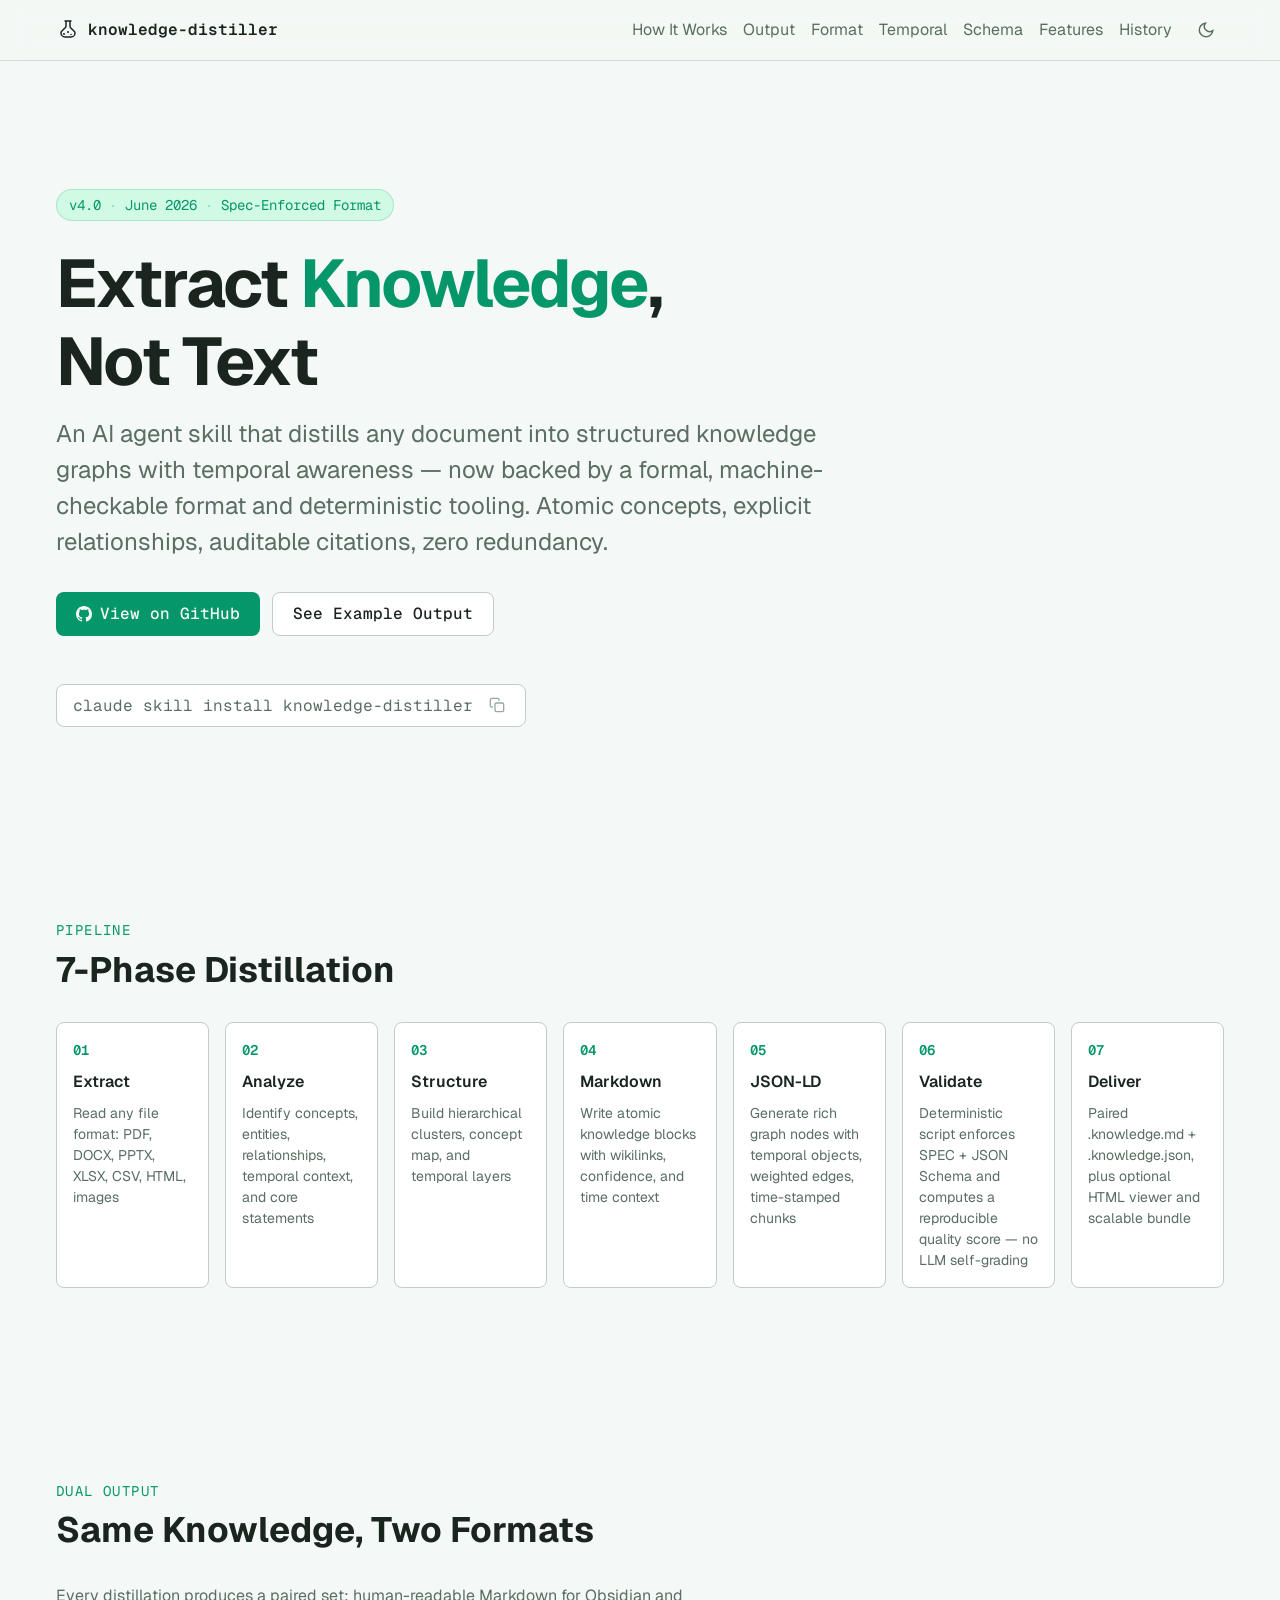
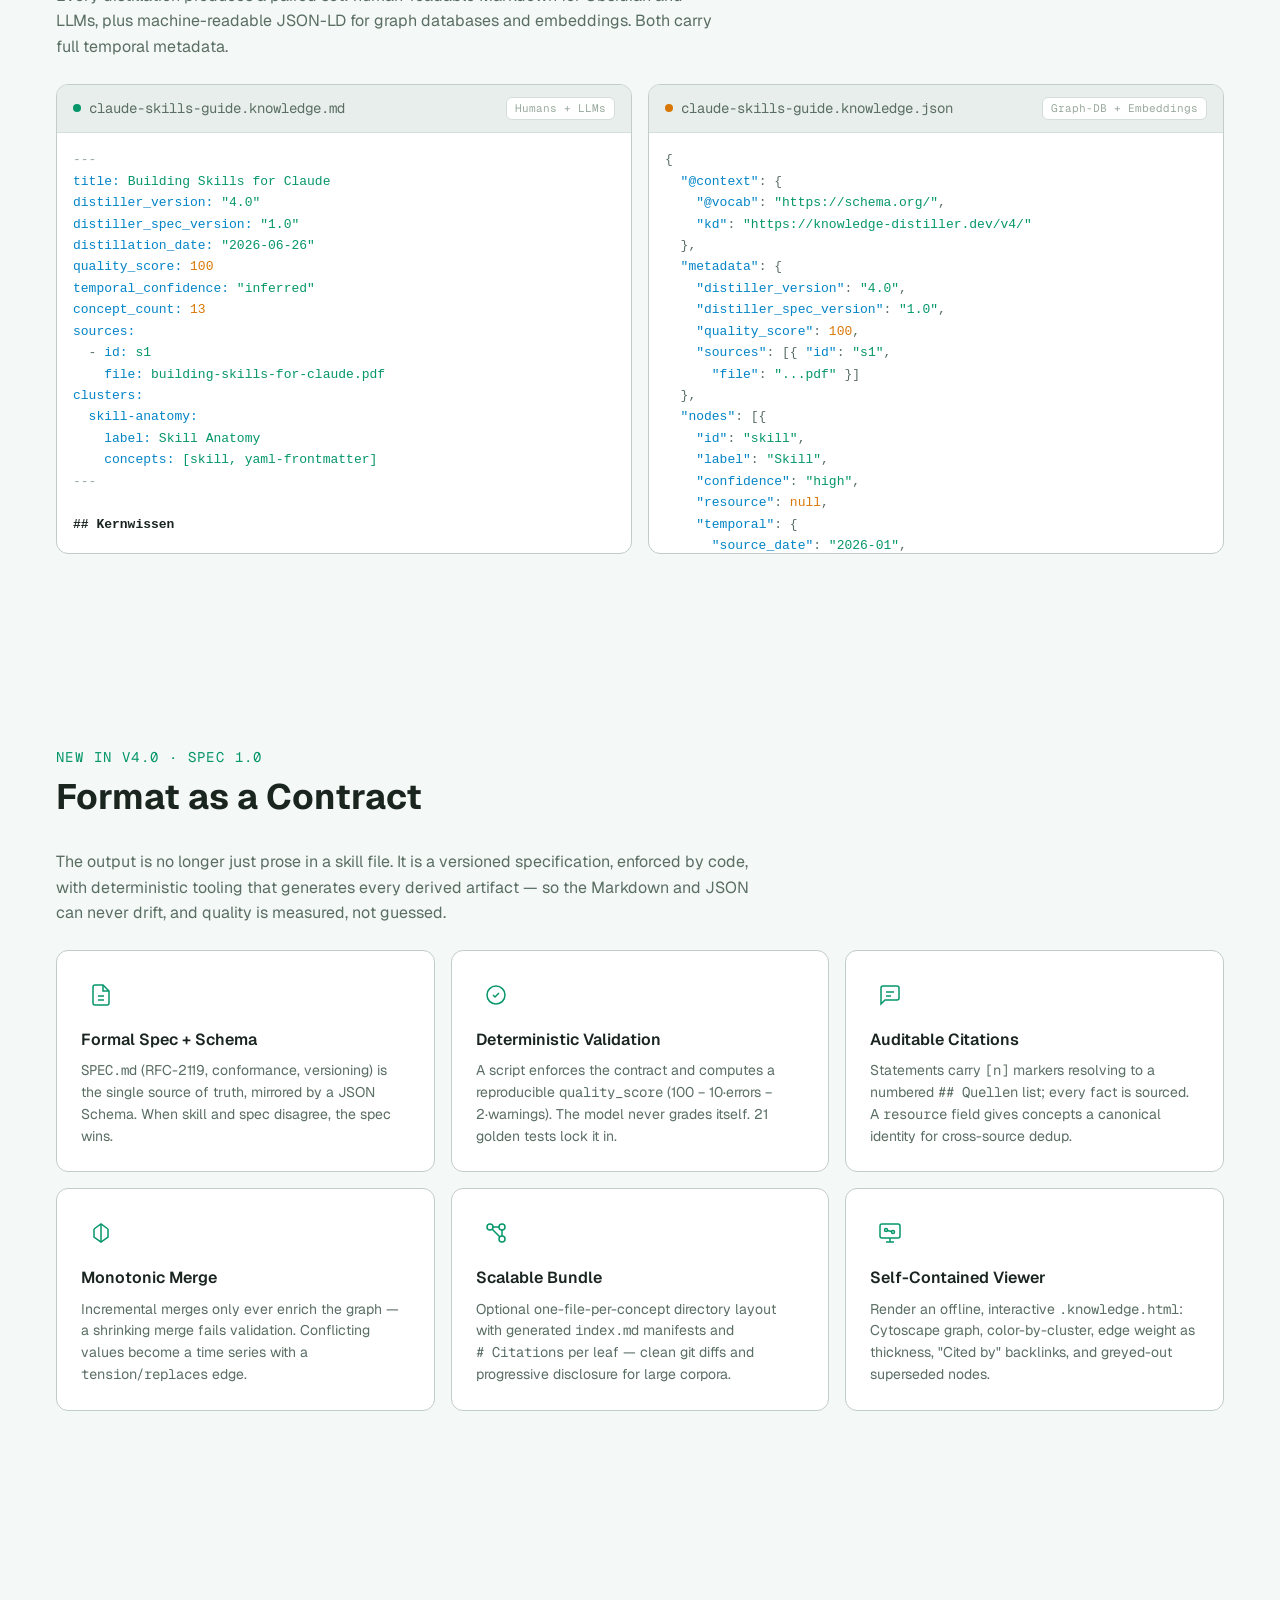
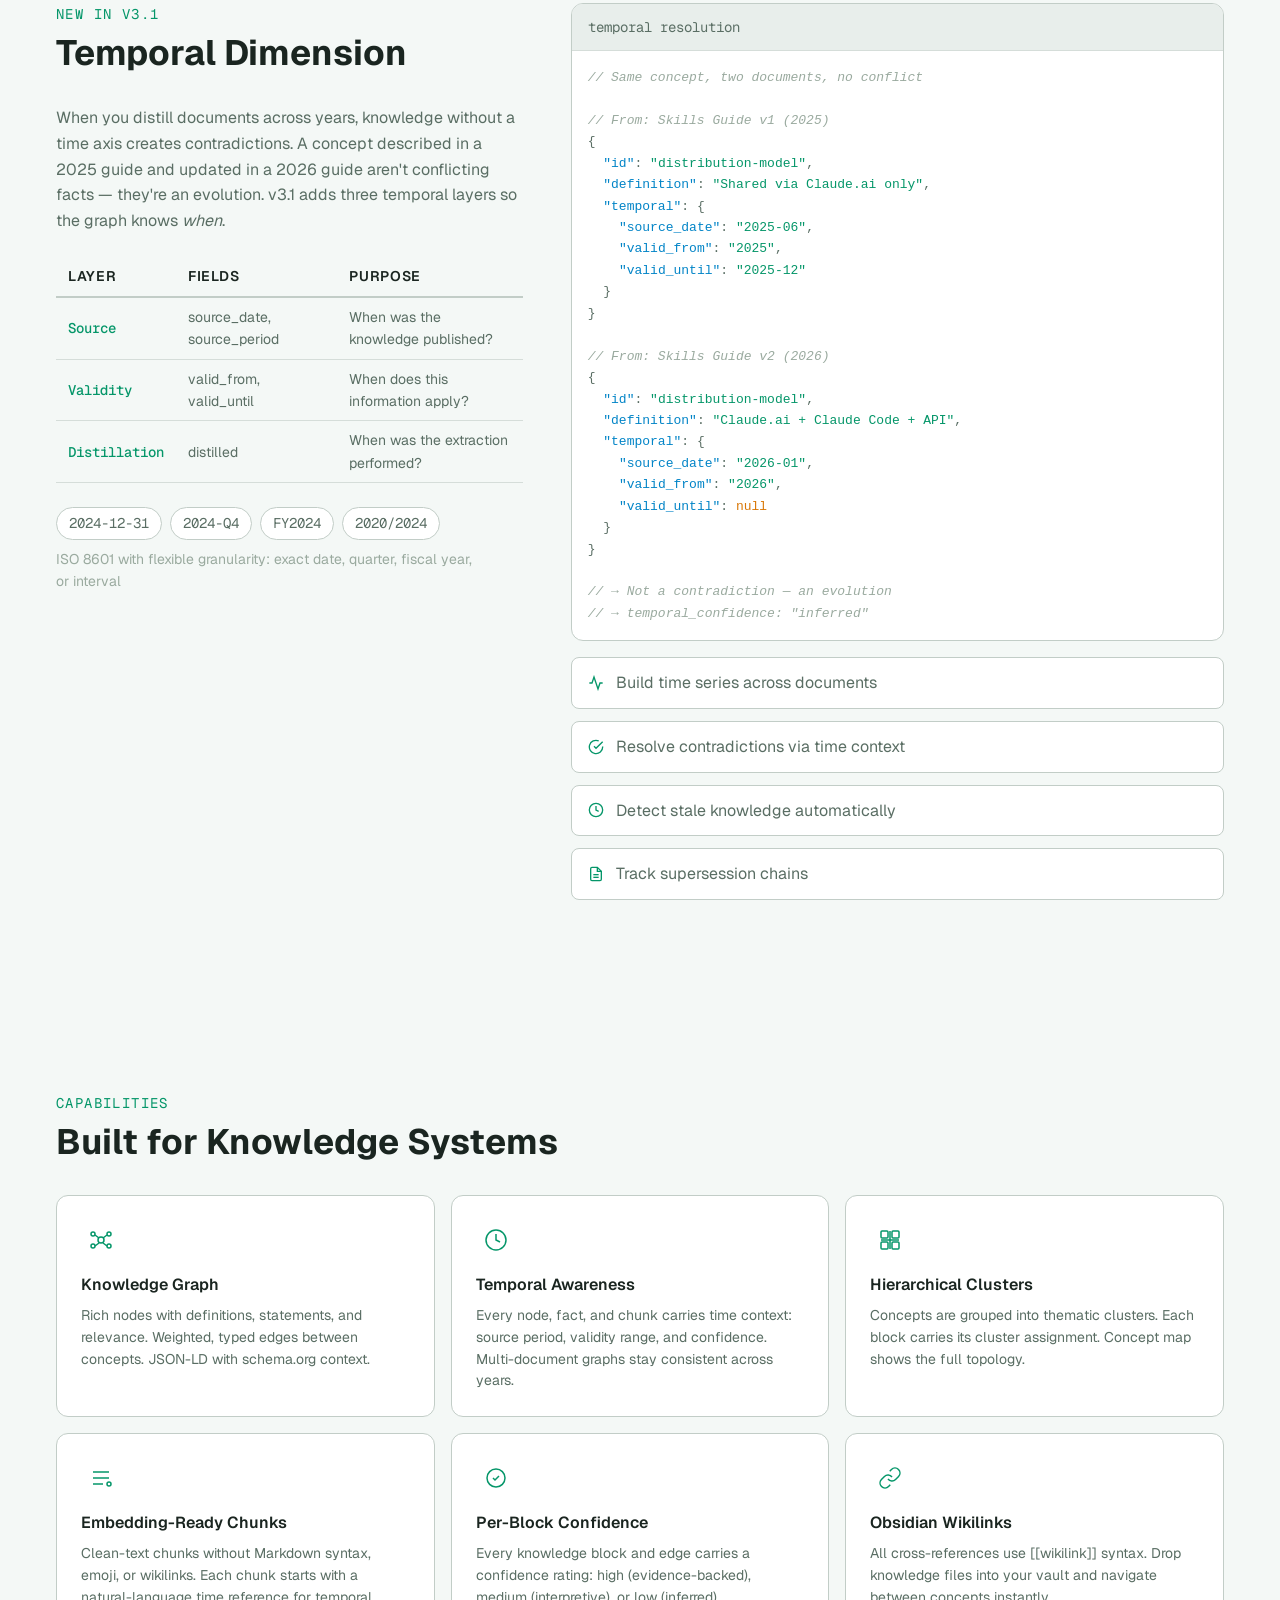
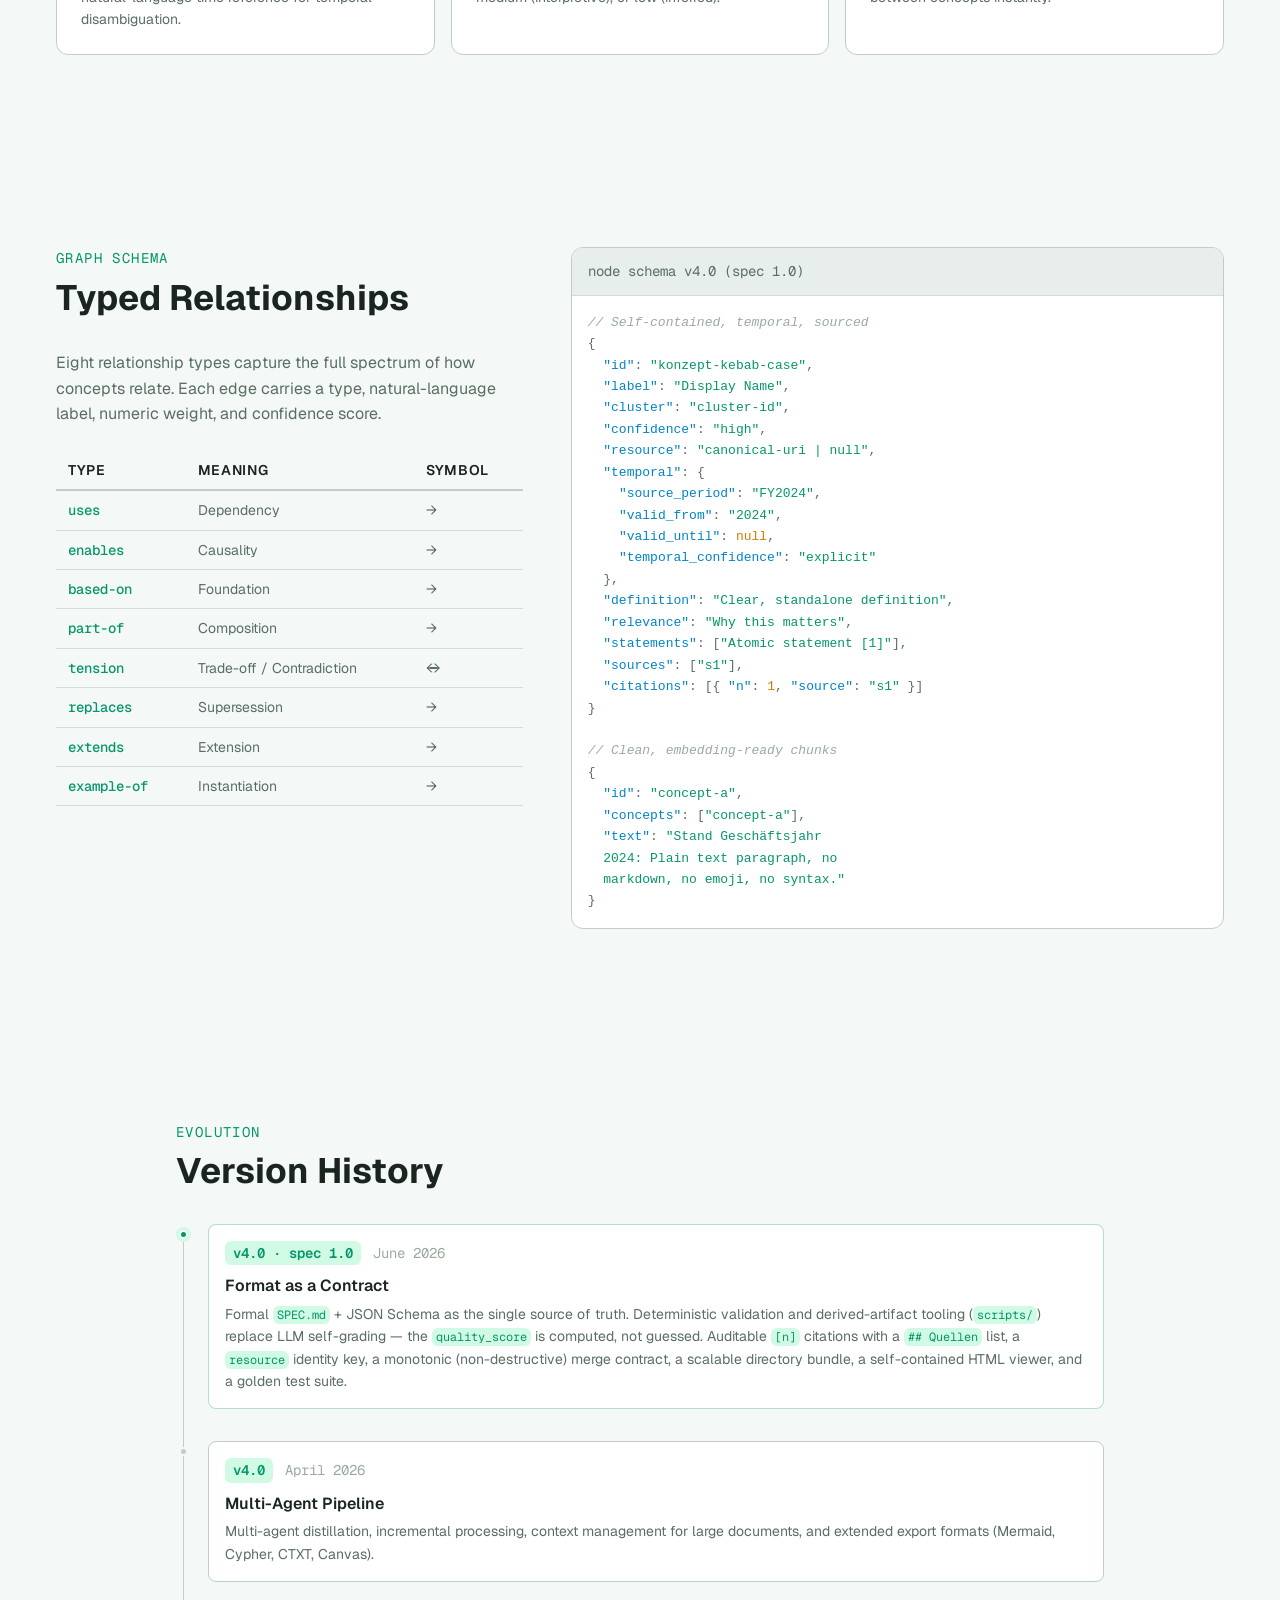
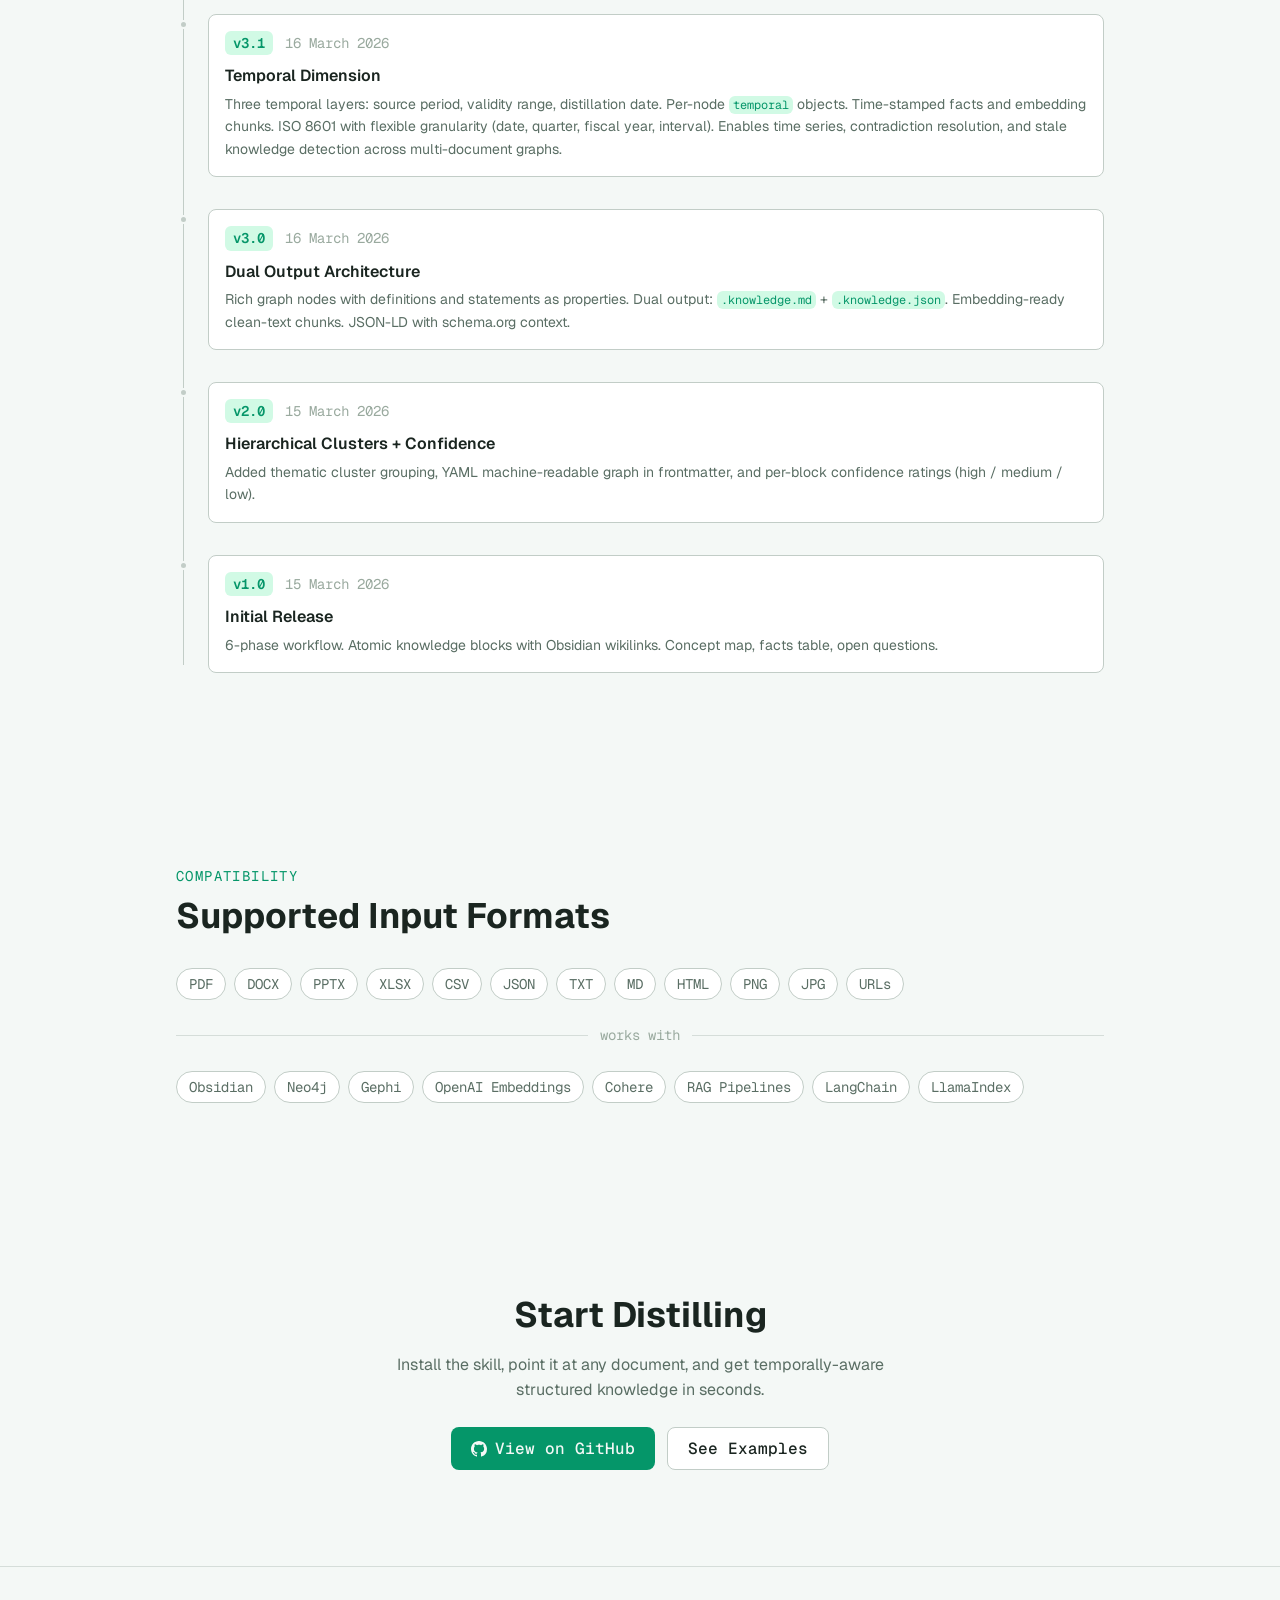
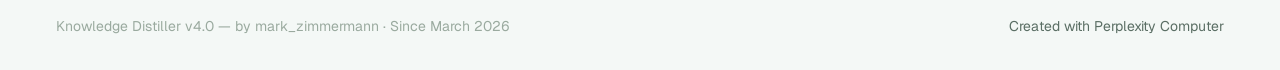
==== commit a42b56ed: "feat: Knowledge Distiller v4.0 (Spec 1.0) — formal spec, deterministic tooling, OKF-inspired hardeni" ====
--- a/docs/index.html
+++ b/docs/index.html
@@ -24,7 +24,7 @@
 <meta name="description" content="An AI agent skill that distills any document into structured knowledge graphs with temporal dimension. Dual output: human-readable Markdown + machine-readable JSON-LD. Built for Obsidian, RAG, Neo4j, and embeddings.">
 
 <!-- Open Graph -->
-<meta property="og:title" content="Knowledge Distiller v3.1">
+<meta property="og:title" content="Knowledge Distiller v4.0">
 <meta property="og:description" content="Distill documents into temporally-aware structured knowledge. Dual output: .knowledge.md + .knowledge.json">
 <meta property="og:type" content="website">
 
@@ -46,9 +46,9 @@
   "description": "AI agent skill that distills documents into temporally-aware structured knowledge graphs with dual Markdown + JSON-LD output.",
   "programmingLanguage": "Markdown",
   "codeRepository": "https://github.com/",
-  "version": "3.1",
+  "version": "4.0",
   "dateCreated": "2026-03-15",
-  "dateModified": "2026-03-16",
+  "dateModified": "2026-06-26",
   "creator": {
     "@type": "SoftwareApplication",
     "name": "Perplexity Computer",
@@ -76,6 +76,7 @@
     <nav class="header__nav">
       <a href="#how-it-works">How It Works</a>
       <a href="#output">Output</a>
+      <a href="#format">Format</a>
       <a href="#temporal">Temporal</a>
       <a href="#schema">Schema</a>
       <a href="#features">Features</a>
@@ -91,17 +92,18 @@
 <section class="hero">
   <div class="container">
     <div class="hero__badge">
-      <span>v3.1</span>
-      <span>March 2026</span>
-      <span>Temporal Knowledge</span>
+      <span>v4.0</span>
+      <span>June 2026</span>
+      <span>Spec-Enforced Format</span>
     </div>
     <h1 class="hero__title">
       Extract <span class="hero__accent">Knowledge</span>, Not&nbsp;Text
     </h1>
     <p class="hero__subtitle">
       An AI agent skill that distills any document into structured knowledge graphs
-      with temporal awareness.
-      Atomic concepts, explicit relationships, time context, zero redundancy.
+      with temporal awareness — now backed by a formal, machine-checkable format and
+      deterministic tooling. Atomic concepts, explicit relationships, auditable
+      citations, zero redundancy.
     </p>
     <div class="hero__actions">
       <a href="https://github.com/" target="_blank" rel="noopener noreferrer" class="btn btn--primary">
@@ -153,12 +155,12 @@
       <div class="pipeline__step">
         <span class="pipeline__number">06</span>
         <span class="pipeline__name">Validate</span>
-        <span class="pipeline__desc">Check JSON, node richness, temporal consistency, chunk time prefixes</span>
+        <span class="pipeline__desc">Deterministic script enforces SPEC + JSON Schema and computes a reproducible quality score — no LLM self-grading</span>
       </div>
       <div class="pipeline__step">
         <span class="pipeline__number">07</span>
         <span class="pipeline__name">Deliver</span>
-        <span class="pipeline__desc">Output paired .knowledge.md + .knowledge.json files</span>
+        <span class="pipeline__desc">Paired .knowledge.md + .knowledge.json, plus optional HTML viewer and scalable bundle</span>
       </div>
     </div>
   </div>
@@ -185,18 +187,19 @@
         <div class="output-card__body">
 <pre><span class="code-meta">---</span>
 <span class="code-key">title:</span> <span class="code-str">Building Skills for Claude</span>
-<span class="code-key">source_type:</span> <span class="code-str">PDF</span>
-<span class="code-key">source_date:</span> <span class="code-str">"2026-01"</span>
-<span class="code-key">source_period:</span> <span class="code-num">null</span>
+<span class="code-key">distiller_version:</span> <span class="code-str">"4.0"</span>
+<span class="code-key">distiller_spec_version:</span> <span class="code-str">"1.0"</span>
+<span class="code-key">distillation_date:</span> <span class="code-str">"2026-06-26"</span>
+<span class="code-key">quality_score:</span> <span class="code-num">100</span>
 <span class="code-key">temporal_confidence:</span> <span class="code-str">"inferred"</span>
-<span class="code-key">distilled:</span> <span class="code-str">"2026-03-16"</span>
-<span class="code-key">confidence:</span> <span class="code-str">high</span>
-<span class="code-key">companion:</span> <span class="code-str">claude-skills-guide.knowledge.json</span>
+<span class="code-key">concept_count:</span> <span class="code-num">13</span>
+<span class="code-key">sources:</span>
+  - <span class="code-key">id:</span> <span class="code-str">s1</span>
+    <span class="code-key">file:</span> <span class="code-str">building-skills-for-claude.pdf</span>
 <span class="code-key">clusters:</span>
-  - <span class="code-key">name:</span> <span class="code-str">Skill Anatomy</span>
-    <span class="code-key">concepts:</span> <span class="code-str">[Skill, SKILL.md, YAML Frontmatter]</span>
-  - <span class="code-key">name:</span> <span class="code-str">Design Principles</span>
-    <span class="code-key">concepts:</span> <span class="code-str">[Progressive Disclosure, Composability]</span>
+  <span class="code-key">skill-anatomy:</span>
+    <span class="code-key">label:</span> <span class="code-str">Skill Anatomy</span>
+    <span class="code-key">concepts:</span> <span class="code-str">[skill, yaml-frontmatter]</span>
 <span class="code-meta">---</span>
 
 <span class="code-heading">## Kernwissen</span>
@@ -212,9 +215,14 @@
 <span class="code-heading">**Zeitbezug:**</span> Valid from 2025 · Source: 2026-01
 
 <span class="code-heading">**Beziehungen:**</span>
-- Based on → <span class="code-link">[[SKILL.md]]</span>
 - Uses → <span class="code-link">[[Progressive Disclosure]]</span>
-- Enables → <span class="code-link">[[Workflow Patterns]]</span></pre>
+- Enables → <span class="code-link">[[Workflow Patterns]]</span>
+
+<span class="code-heading">**Kernaussagen:**</span>
+- SKILL.md is the only required file. <span class="code-link">[1]</span>
+
+<span class="code-heading">## Quellen</span>
+<span class="code-link">[1]</span> building-skills-for-claude.pdf — pdf, 2026-01</pre>
         </div>
       </div>
 
@@ -229,39 +237,100 @@
 <pre>{
   <span class="code-key">"@context"</span>: {
     <span class="code-key">"@vocab"</span>: <span class="code-str">"https://schema.org/"</span>,
-    <span class="code-key">"kd"</span>: <span class="code-str">"https://knowledge-distiller.dev/schema/"</span>
+    <span class="code-key">"kd"</span>: <span class="code-str">"https://knowledge-distiller.dev/v4/"</span>
   },
   <span class="code-key">"metadata"</span>: {
-    <span class="code-key">"source_date"</span>: <span class="code-str">"2026-01"</span>,
-    <span class="code-key">"source_period"</span>: <span class="code-num">null</span>,
-    <span class="code-key">"temporal_confidence"</span>: <span class="code-str">"inferred"</span>,
-    <span class="code-key">"schema_version"</span>: <span class="code-str">"3.1"</span>
+    <span class="code-key">"distiller_version"</span>: <span class="code-str">"4.0"</span>,
+    <span class="code-key">"distiller_spec_version"</span>: <span class="code-str">"1.0"</span>,
+    <span class="code-key">"quality_score"</span>: <span class="code-num">100</span>,
+    <span class="code-key">"sources"</span>: [{ <span class="code-key">"id"</span>: <span class="code-str">"s1"</span>,
+      <span class="code-key">"file"</span>: <span class="code-str">"...pdf"</span> }]
   },
   <span class="code-key">"nodes"</span>: [{
     <span class="code-key">"id"</span>: <span class="code-str">"skill"</span>,
     <span class="code-key">"label"</span>: <span class="code-str">"Skill"</span>,
     <span class="code-key">"confidence"</span>: <span class="code-str">"high"</span>,
+    <span class="code-key">"resource"</span>: <span class="code-num">null</span>,
     <span class="code-key">"temporal"</span>: {
       <span class="code-key">"source_date"</span>: <span class="code-str">"2026-01"</span>,
       <span class="code-key">"valid_from"</span>: <span class="code-str">"2025"</span>,
-      <span class="code-key">"valid_until"</span>: <span class="code-num">null</span>,
       <span class="code-key">"temporal_confidence"</span>: <span class="code-str">"inferred"</span>
     },
     <span class="code-key">"definition"</span>: <span class="code-str">"A folder-based instruction
   package for Claude..."</span>,
     <span class="code-key">"statements"</span>: [<span class="code-str">"SKILL.md is the
-  only required file"</span>]
+  only required file. [1]"</span>],
+    <span class="code-key">"sources"</span>: [<span class="code-str">"s1"</span>],
+    <span class="code-key">"citations"</span>: [{ <span class="code-key">"n"</span>: <span class="code-num">1</span>,
+      <span class="code-key">"source"</span>: <span class="code-str">"s1"</span> }]
   }],
   <span class="code-key">"chunks"</span>: [{
     <span class="code-key">"id"</span>: <span class="code-str">"skill"</span>,
-    <span class="code-key">"source_period"</span>: <span class="code-num">null</span>,
-    <span class="code-key">"embedding_text"</span>: <span class="code-str">"As of early 2026:
+    <span class="code-key">"concepts"</span>: [<span class="code-str">"skill"</span>],
+    <span class="code-key">"text"</span>: <span class="code-str">"As of early 2026:
   A skill is a folder-based instruction
   package that teaches Claude how to
   handle specific task types."</span>
   }]
 }</pre>
         </div>
+      </div>
+    </div>
+  </div>
+</section>
+
+<!-- ===== Format as a Contract (NEW v4.0) ===== -->
+<section id="format" class="section fade-in">
+  <div class="container">
+    <div class="section__label">New in v4.0 · Spec 1.0</div>
+    <h2 class="section__title">Format as a Contract</h2>
+    <p style="color: var(--color-text-muted); margin-bottom: var(--space-6); max-width: 64ch; font-size: var(--text-sm); line-height: 1.6;">
+      The output is no longer just prose in a skill file. It is a versioned specification,
+      enforced by code, with deterministic tooling that generates every derived artifact —
+      so the Markdown and JSON can never drift, and quality is measured, not guessed.
+    </p>
+    <div class="features-grid">
+      <div class="feature-card">
+        <div class="feature-card__icon">
+          <svg width="24" height="24" viewBox="0 0 24 24" fill="none" stroke="currentColor" stroke-width="1.5"><path d="M14 2H6a2 2 0 0 0-2 2v16a2 2 0 0 0 2 2h12a2 2 0 0 0 2-2V8z"/><path d="M14 2v6h6"/><path d="M9 13h6M9 17h6"/></svg>
+        </div>
+        <div class="feature-card__title">Formal Spec + Schema</div>
+        <div class="feature-card__desc"><code>SPEC.md</code> (RFC-2119, conformance, versioning) is the single source of truth, mirrored by a JSON Schema. When skill and spec disagree, the spec wins.</div>
+      </div>
+      <div class="feature-card">
+        <div class="feature-card__icon">
+          <svg width="24" height="24" viewBox="0 0 24 24" fill="none" stroke="currentColor" stroke-width="1.5"><path d="M9 12l2 2 4-4"/><path d="M21 12a9 9 0 1 1-18 0 9 9 0 0 1 18 0z"/></svg>
+        </div>
+        <div class="feature-card__title">Deterministic Validation</div>
+        <div class="feature-card__desc">A script enforces the contract and computes a reproducible <code>quality_score</code> (100 − 10·errors − 2·warnings). The model never grades itself. 21 golden tests lock it in.</div>
+      </div>
+      <div class="feature-card">
+        <div class="feature-card__icon">
+          <svg width="24" height="24" viewBox="0 0 24 24" fill="none" stroke="currentColor" stroke-width="1.5"><path d="M21 15a2 2 0 0 1-2 2H7l-4 4V5a2 2 0 0 1 2-2h14a2 2 0 0 1 2 2z"/><path d="M8 9h8M8 13h5"/></svg>
+        </div>
+        <div class="feature-card__title">Auditable Citations</div>
+        <div class="feature-card__desc">Statements carry <code>[n]</code> markers resolving to a numbered <code>## Quellen</code> list; every fact is sourced. A <code>resource</code> field gives concepts a canonical identity for cross-source dedup.</div>
+      </div>
+      <div class="feature-card">
+        <div class="feature-card__icon">
+          <svg width="24" height="24" viewBox="0 0 24 24" fill="none" stroke="currentColor" stroke-width="1.5"><path d="M12 3v18"/><path d="M5 8l7-5 7 5"/><path d="M5 8v8l7 5 7-5V8"/></svg>
+        </div>
+        <div class="feature-card__title">Monotonic Merge</div>
+        <div class="feature-card__desc">Incremental merges only ever enrich the graph — a shrinking merge fails validation. Conflicting values become a time series with a <code>tension</code>/<code>replaces</code> edge.</div>
+      </div>
+      <div class="feature-card">
+        <div class="feature-card__icon">
+          <svg width="24" height="24" viewBox="0 0 24 24" fill="none" stroke="currentColor" stroke-width="1.5"><circle cx="6" cy="6" r="3"/><circle cx="18" cy="18" r="3"/><circle cx="18" cy="6" r="3"/><path d="M9 6h6M18 9v6M8.5 8.5l7 7"/></svg>
+        </div>
+        <div class="feature-card__title">Scalable Bundle</div>
+        <div class="feature-card__desc">Optional one-file-per-concept directory layout with generated <code>index.md</code> manifests and <code>#&nbsp;Citations</code> per leaf — clean git diffs and progressive disclosure for large corpora.</div>
+      </div>
+      <div class="feature-card">
+        <div class="feature-card__icon">
+          <svg width="24" height="24" viewBox="0 0 24 24" fill="none" stroke="currentColor" stroke-width="1.5"><rect x="2" y="3" width="20" height="14" rx="2"/><path d="M8 21h8M12 17v4"/><circle cx="8" cy="9" r="1.5"/><circle cx="15" cy="11" r="1.5"/><path d="M9.3 9.6l4.4 1"/></svg>
+        </div>
+        <div class="feature-card__title">Self-Contained Viewer</div>
+        <div class="feature-card__desc">Render an offline, interactive <code>.knowledge.html</code>: Cytoscape graph, color-by-cluster, edge weight as thickness, "Cited by" backlinks, and greyed-out superseded nodes.</div>
       </div>
     </div>
   </div>
@@ -453,15 +522,16 @@
       <div>
         <div class="schema-block">
           <div class="schema-block__header">
-            <span>node schema v3.1</span>
+            <span>node schema v4.0 (spec 1.0)</span>
           </div>
           <div class="schema-block__body">
-<pre><span class="code-comment">// Each node is self-contained + temporal</span>
+<pre><span class="code-comment">// Self-contained, temporal, sourced</span>
 {
   <span class="code-key">"id"</span>: <span class="code-str">"konzept-kebab-case"</span>,
   <span class="code-key">"label"</span>: <span class="code-str">"Display Name"</span>,
   <span class="code-key">"cluster"</span>: <span class="code-str">"cluster-id"</span>,
   <span class="code-key">"confidence"</span>: <span class="code-str">"high"</span>,
+  <span class="code-key">"resource"</span>: <span class="code-str">"canonical-uri | null"</span>,
   <span class="code-key">"temporal"</span>: {
     <span class="code-key">"source_period"</span>: <span class="code-str">"FY2024"</span>,
     <span class="code-key">"valid_from"</span>: <span class="code-str">"2024"</span>,
@@ -470,17 +540,16 @@
   },
   <span class="code-key">"definition"</span>: <span class="code-str">"Clear, standalone definition"</span>,
   <span class="code-key">"relevance"</span>: <span class="code-str">"Why this matters"</span>,
-  <span class="code-key">"statements"</span>: [
-    <span class="code-str">"Atomic statement 1"</span>,
-    <span class="code-str">"Atomic statement 2"</span>
-  ]
+  <span class="code-key">"statements"</span>: [<span class="code-str">"Atomic statement [1]"</span>],
+  <span class="code-key">"sources"</span>: [<span class="code-str">"s1"</span>],
+  <span class="code-key">"citations"</span>: [{ <span class="code-key">"n"</span>: <span class="code-num">1</span>, <span class="code-key">"source"</span>: <span class="code-str">"s1"</span> }]
 }
 
-<span class="code-comment">// Time-stamped embedding chunks</span>
+<span class="code-comment">// Clean, embedding-ready chunks</span>
 {
   <span class="code-key">"id"</span>: <span class="code-str">"concept-a"</span>,
-  <span class="code-key">"source_period"</span>: <span class="code-str">"FY2024"</span>,
-  <span class="code-key">"embedding_text"</span>: <span class="code-str">"Stand Geschäftsjahr
+  <span class="code-key">"concepts"</span>: [<span class="code-str">"concept-a"</span>],
+  <span class="code-key">"text"</span>: <span class="code-str">"Stand Geschäftsjahr
   2024: Plain text paragraph, no
   markdown, no emoji, no syntax."</span>
 }</pre>
@@ -498,6 +567,38 @@
     <h2 class="section__title">Version History</h2>
     <div class="timeline">
       <div class="timeline__item timeline__item--active">
+        <div class="timeline__marker"></div>
+        <div class="timeline__content">
+          <div class="timeline__header">
+            <span class="timeline__version">v4.0 · spec 1.0</span>
+            <time class="timeline__date" datetime="2026-06-26">June 2026</time>
+          </div>
+          <div class="timeline__title">Format as a Contract</div>
+          <div class="timeline__desc">
+            Formal <code>SPEC.md</code> + JSON Schema as the single source of truth.
+            Deterministic validation and derived-artifact tooling (<code>scripts/</code>) replace
+            LLM self-grading — the <code>quality_score</code> is computed, not guessed.
+            Auditable <code>[n]</code> citations with a <code>## Quellen</code> list, a <code>resource</code>
+            identity key, a monotonic (non-destructive) merge contract, a scalable directory
+            bundle, a self-contained HTML viewer, and a golden test suite.
+          </div>
+        </div>
+      </div>
+      <div class="timeline__item">
+        <div class="timeline__marker"></div>
+        <div class="timeline__content">
+          <div class="timeline__header">
+            <span class="timeline__version">v4.0</span>
+            <time class="timeline__date" datetime="2026-04-01">April 2026</time>
+          </div>
+          <div class="timeline__title">Multi-Agent Pipeline</div>
+          <div class="timeline__desc">
+            Multi-agent distillation, incremental processing, context management for large
+            documents, and extended export formats (Mermaid, Cypher, CTXT, Canvas).
+          </div>
+        </div>
+      </div>
+      <div class="timeline__item">
         <div class="timeline__marker"></div>
         <div class="timeline__content">
           <div class="timeline__header">
@@ -616,7 +717,7 @@
 <footer class="footer">
   <div class="container footer__inner">
     <div class="footer__text">
-      Knowledge Distiller v3.1 — by mark_zimmermann &middot; Since March 2026
+      Knowledge Distiller v4.0 — by mark_zimmermann &middot; Since March 2026
     </div>
     <div class="footer__links">
       <a href="https://www.perplexity.ai/computer" target="_blank" rel="noopener noreferrer">Created with Perplexity Computer</a>
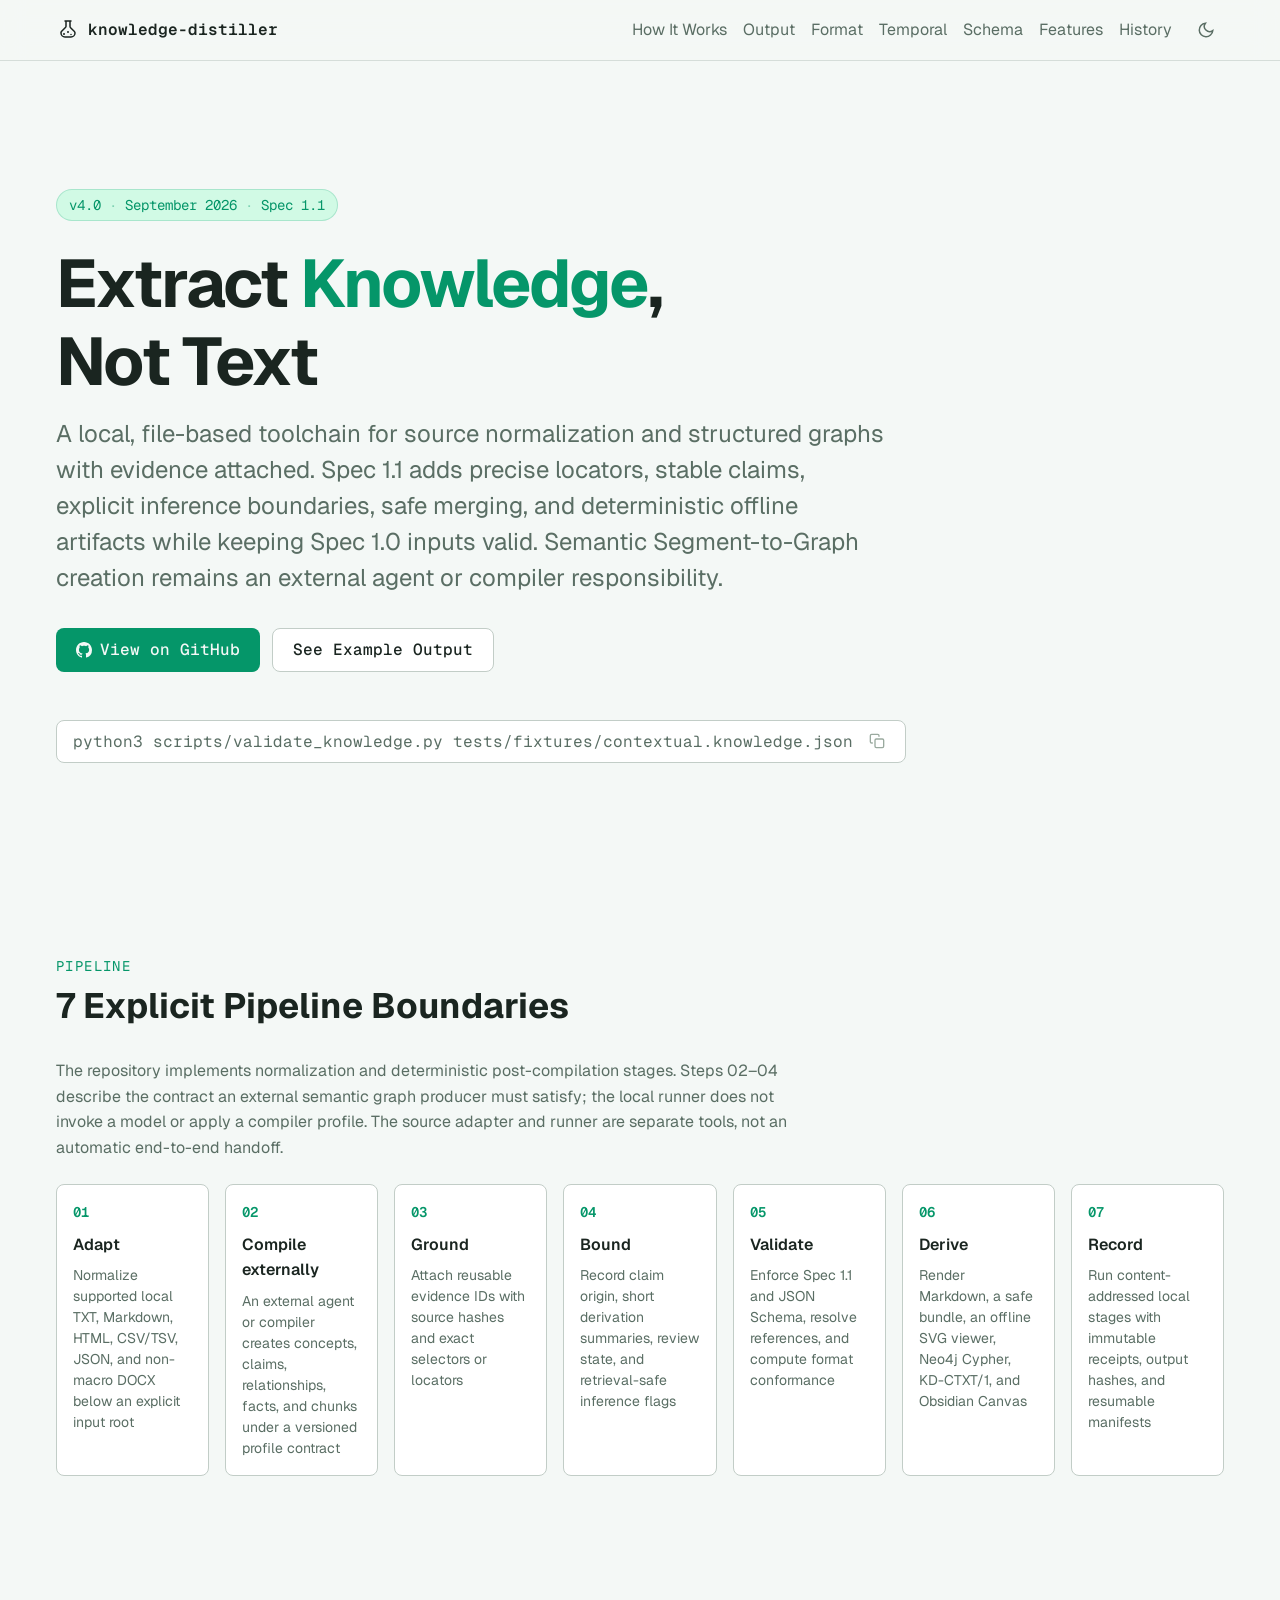
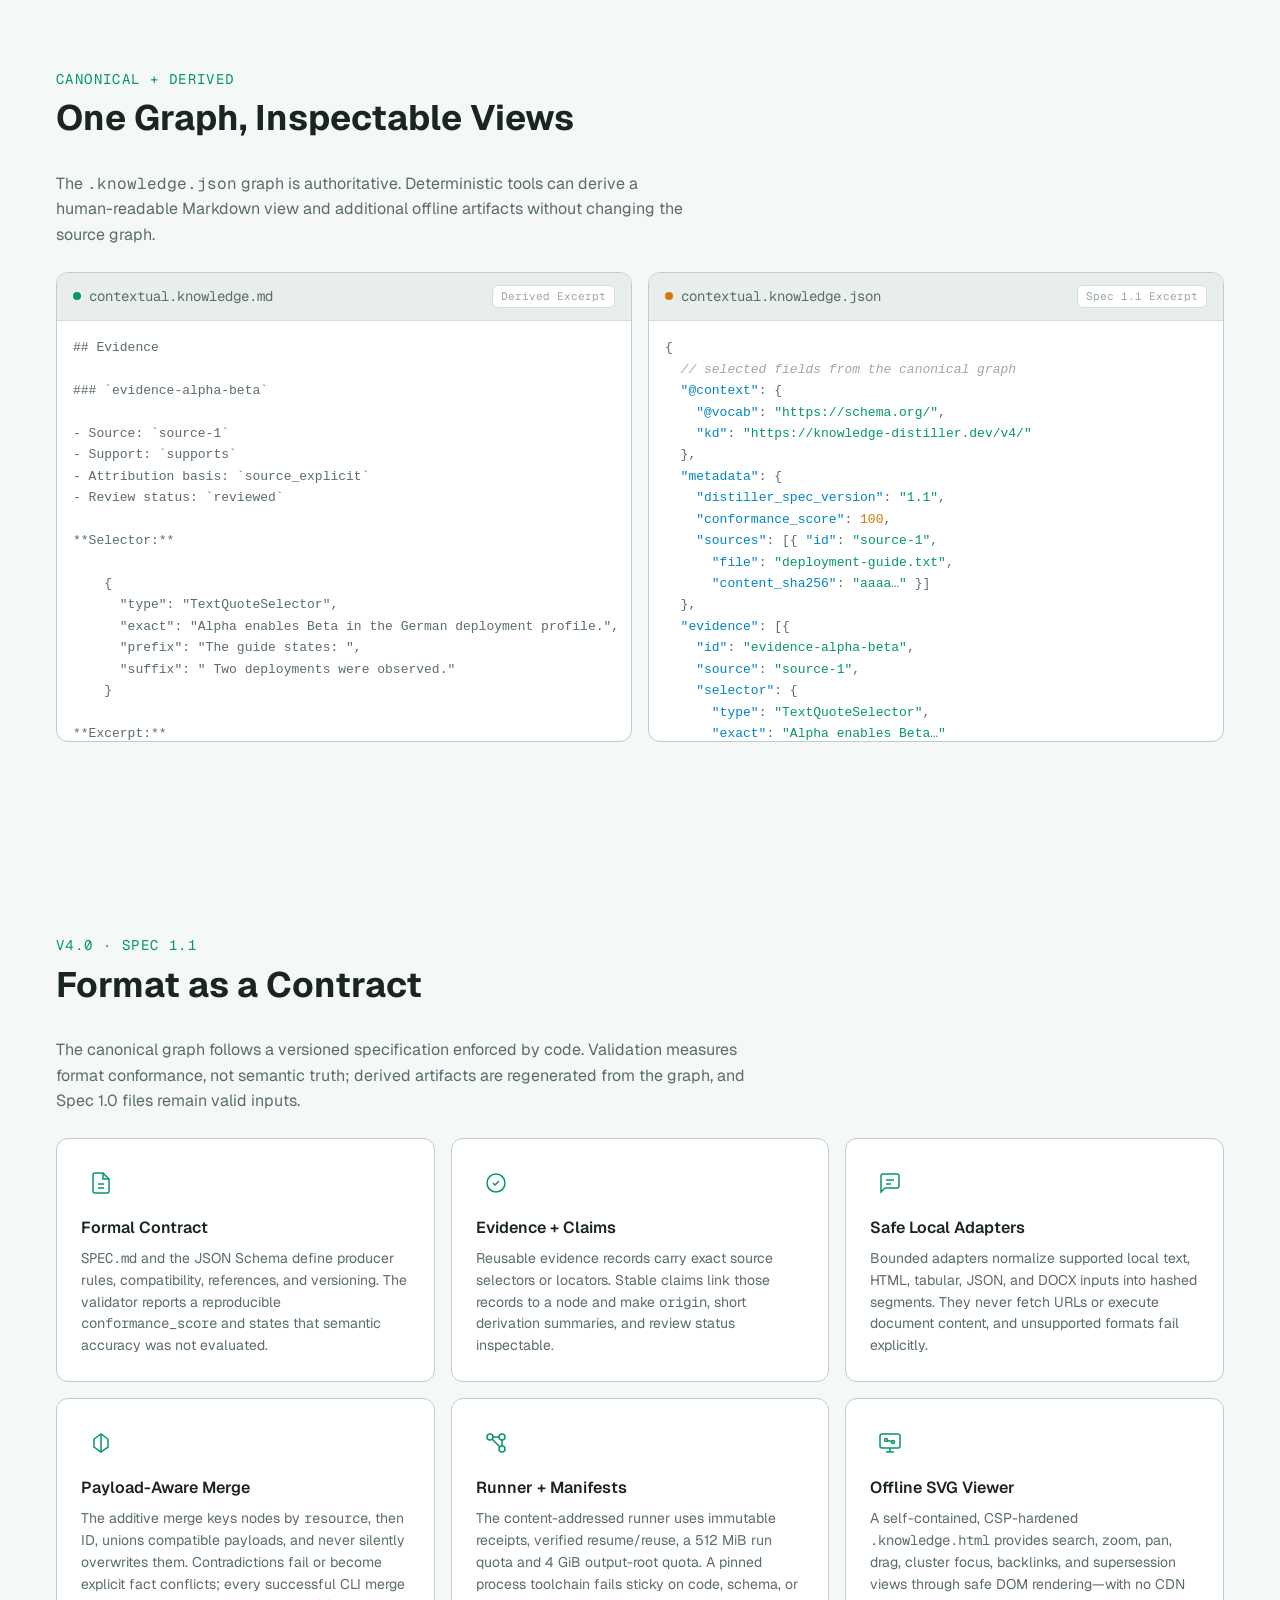
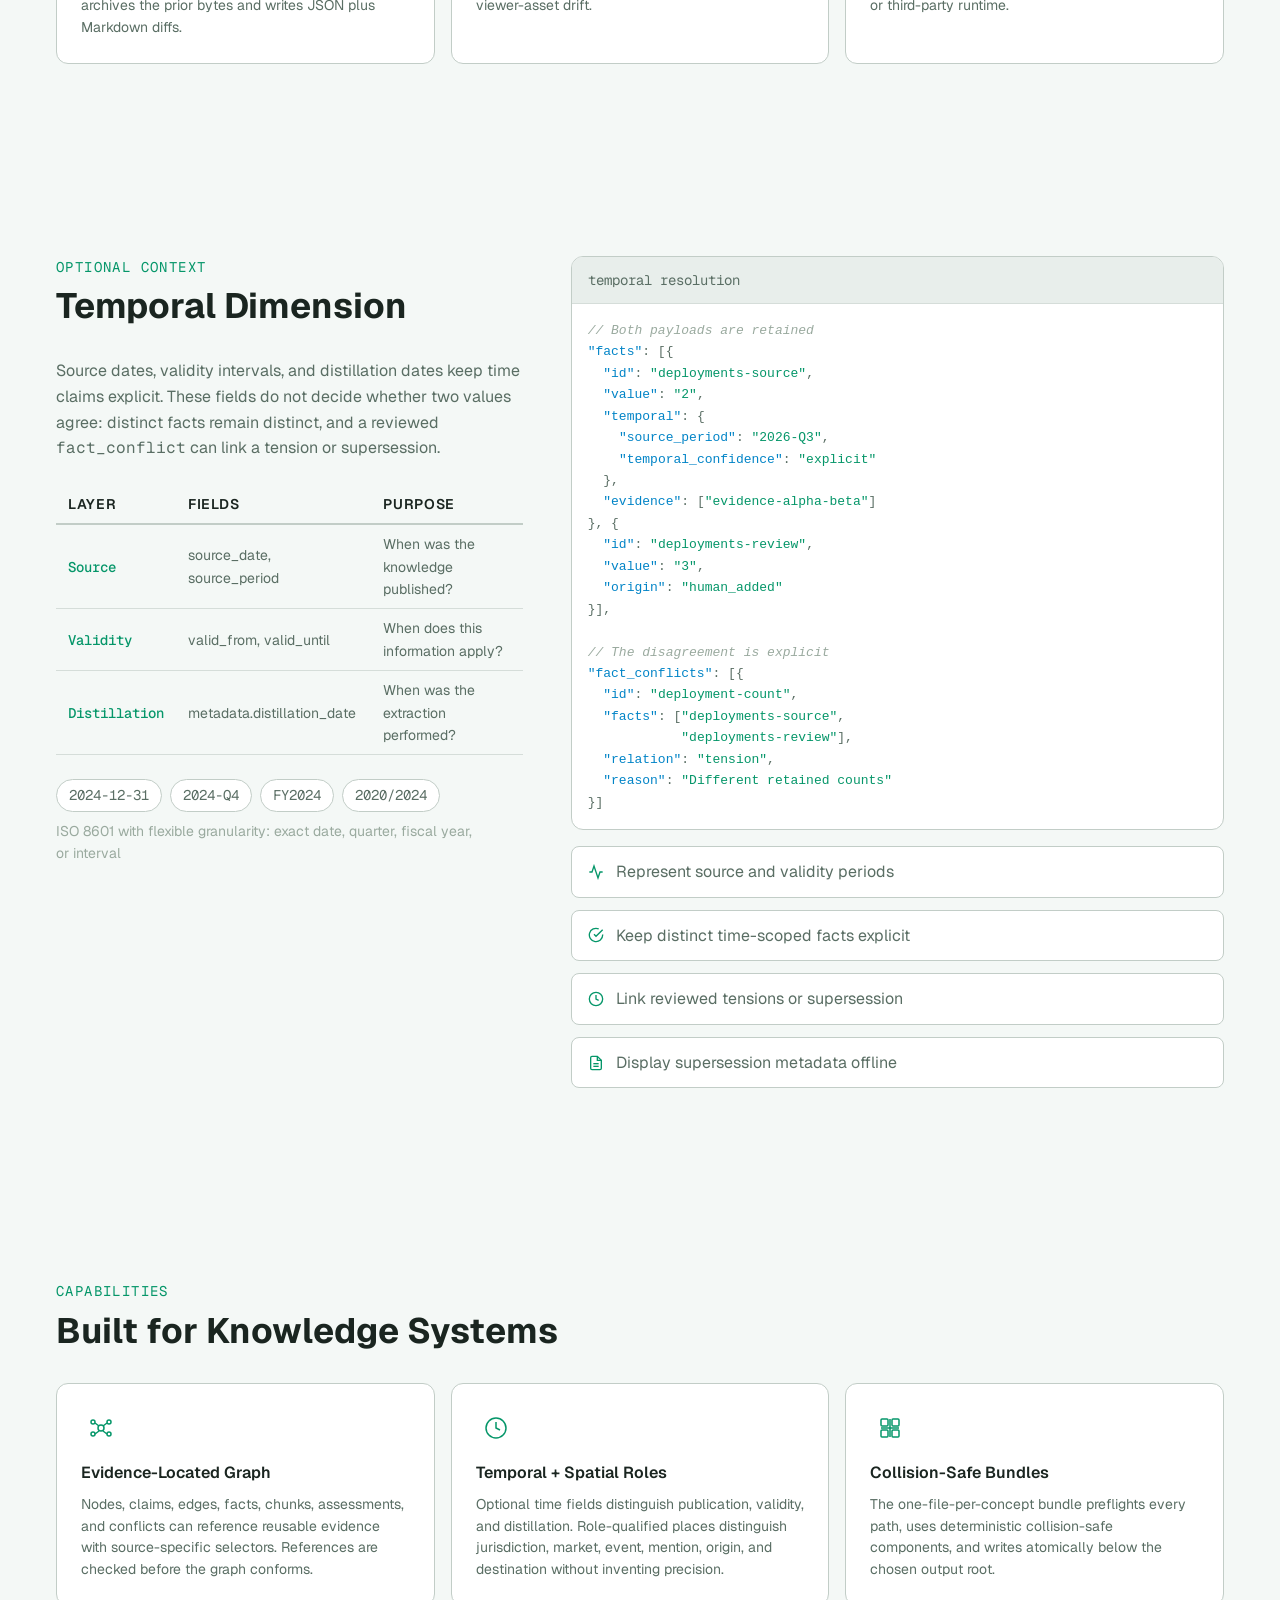
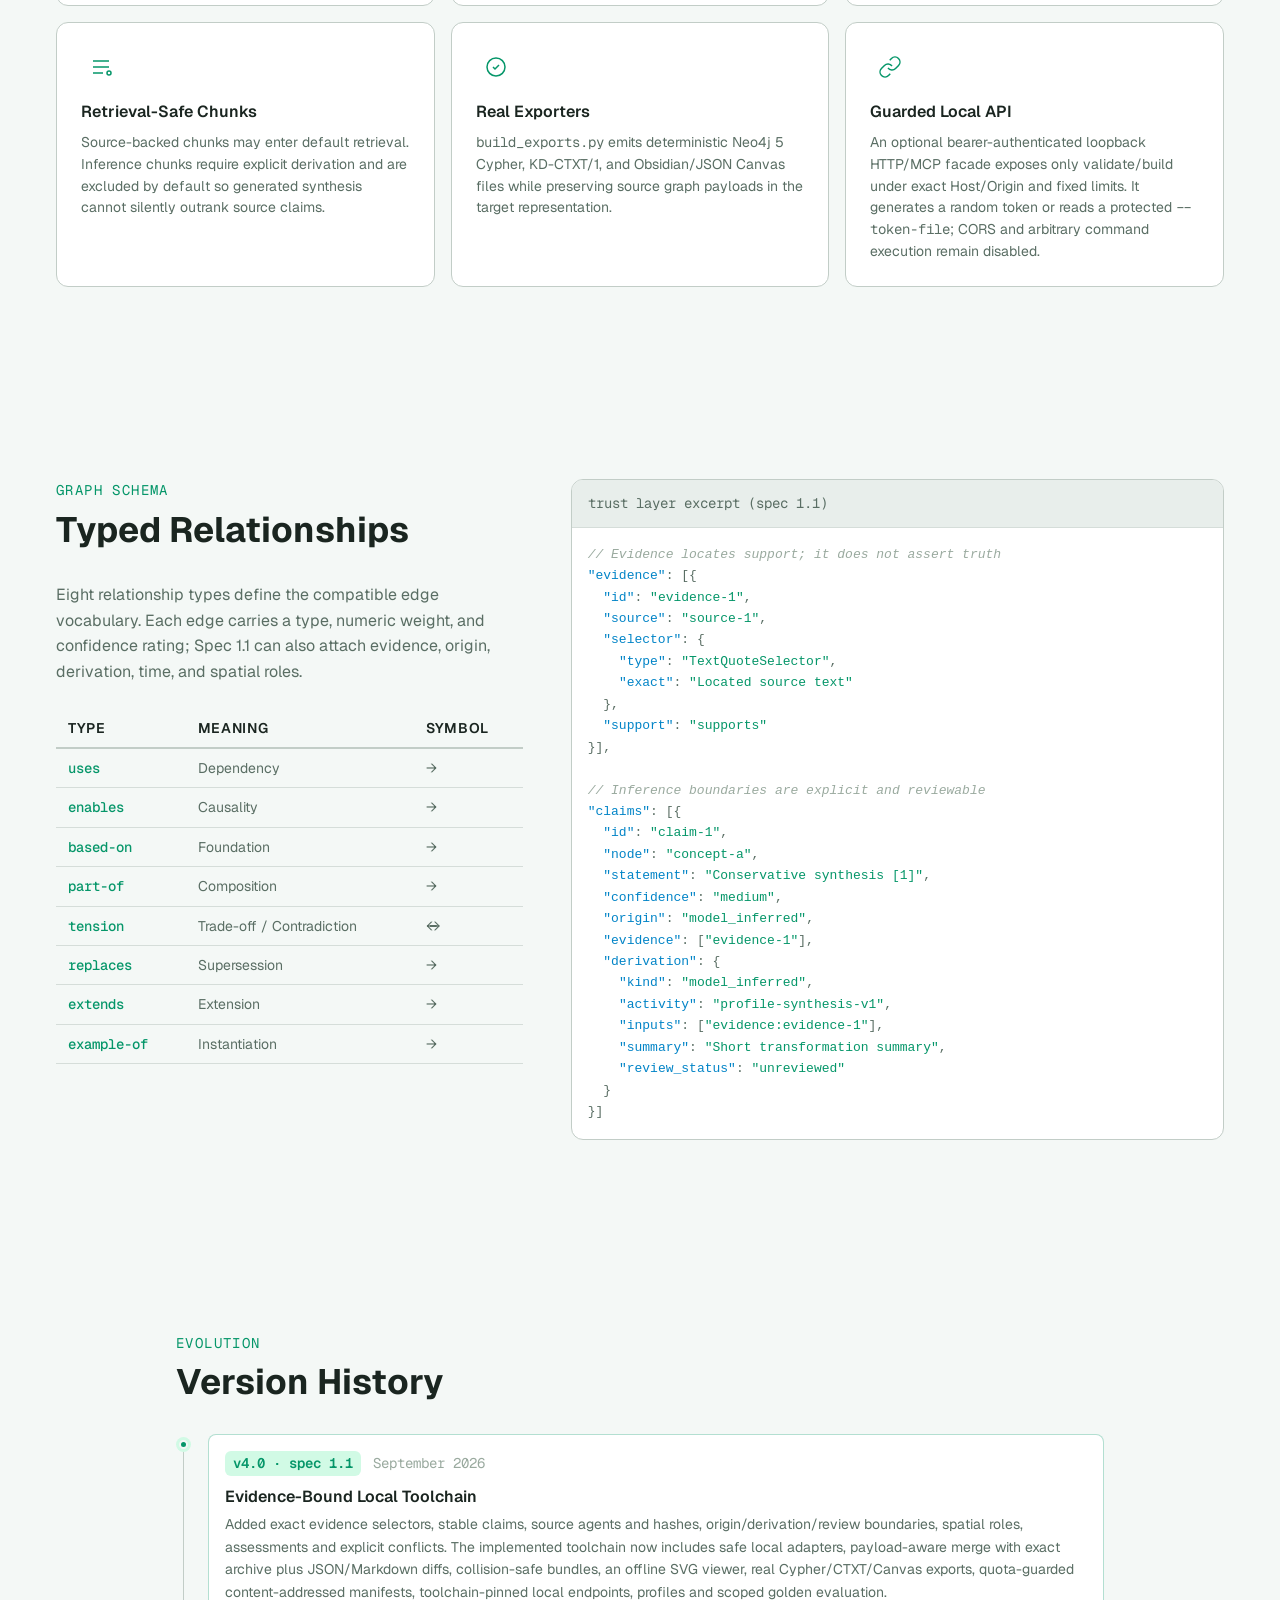
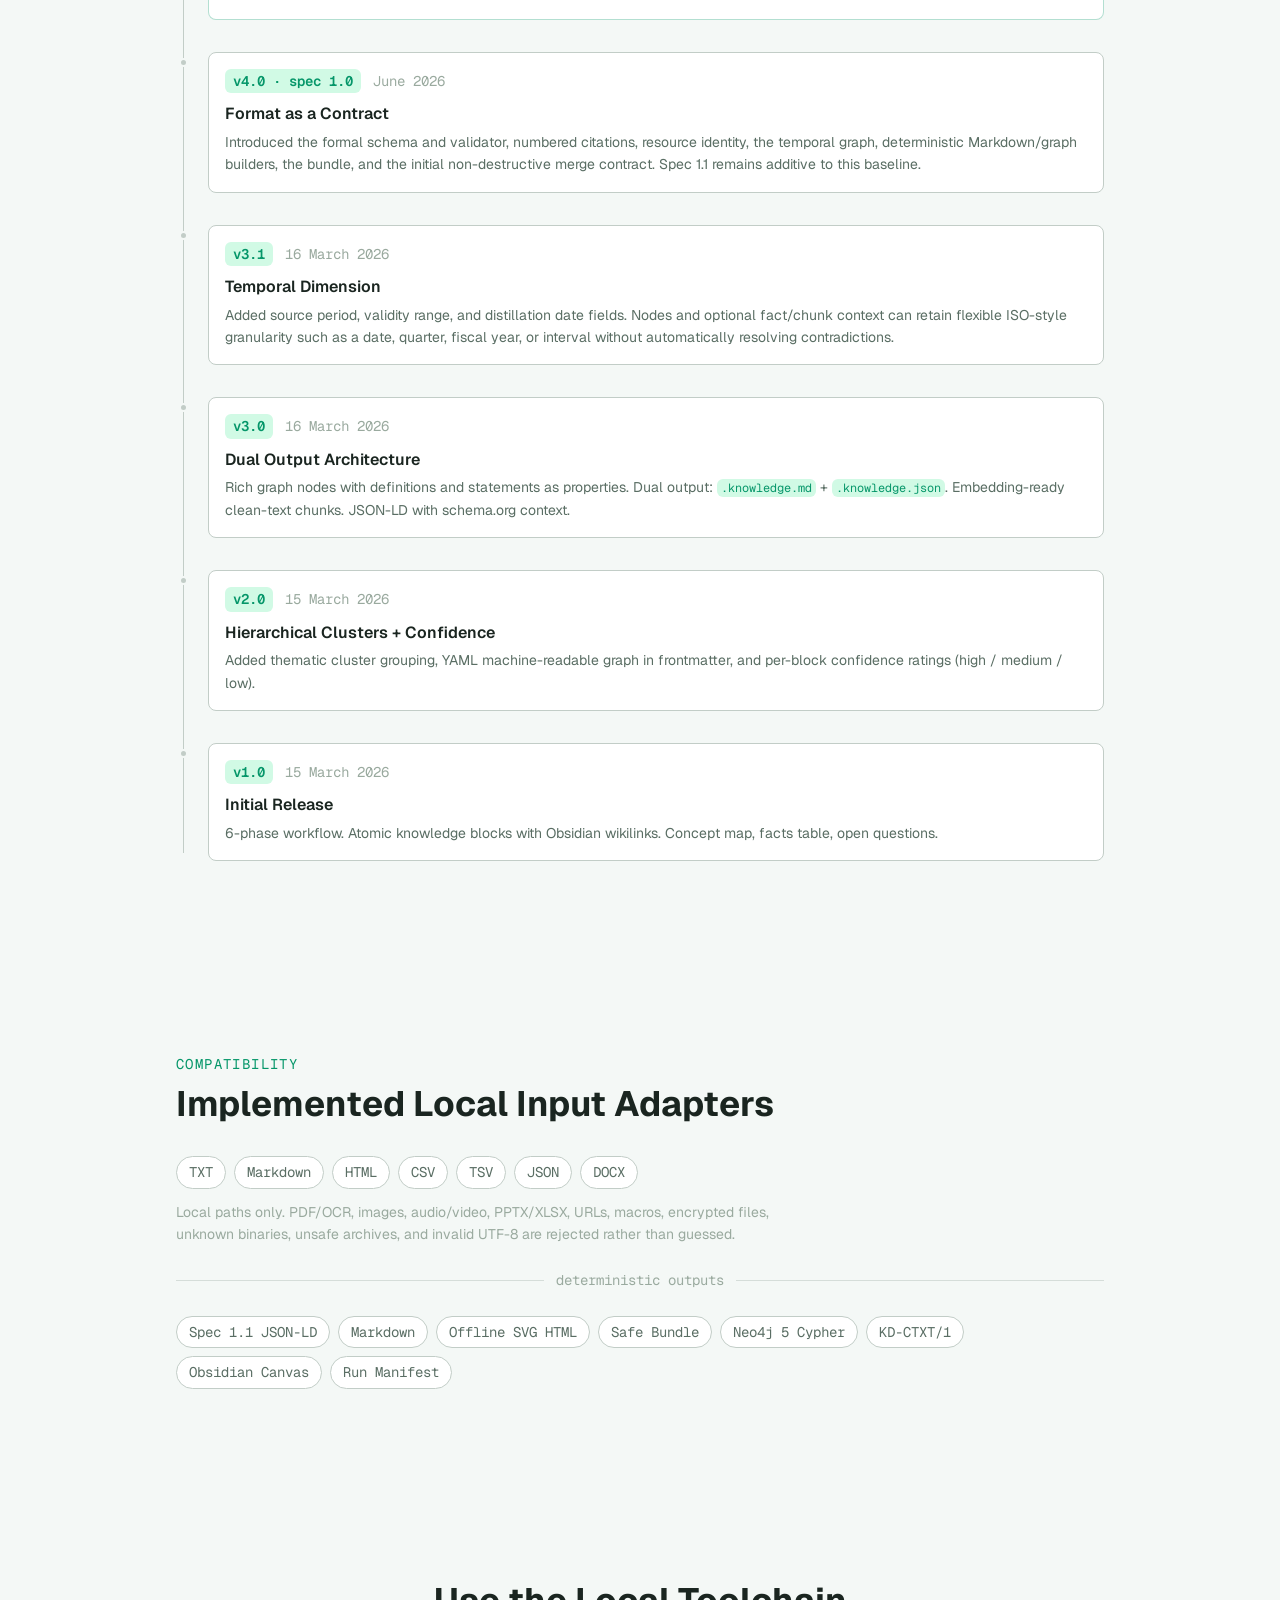
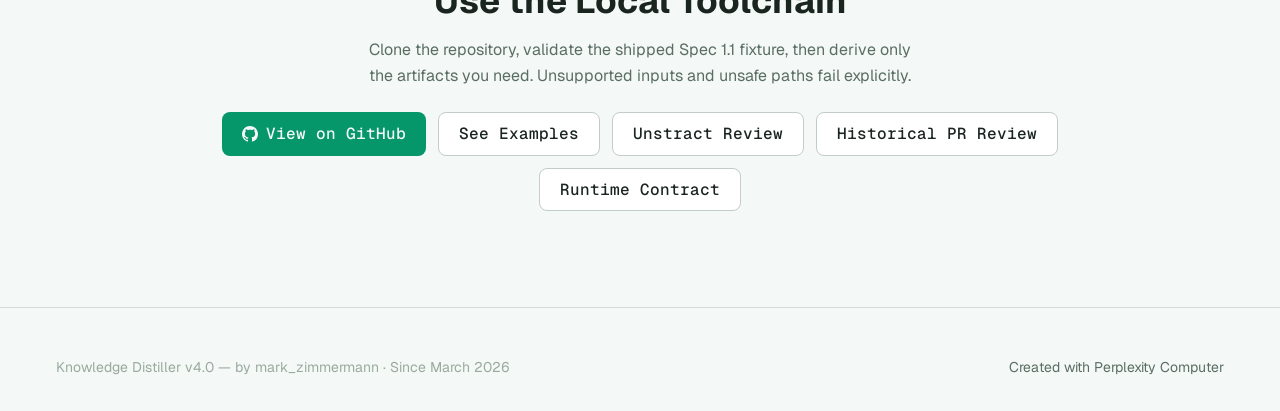
==== commit d6c1bf0b: "feat: harden the evidence-first Knowledge Distiller pipeline" ====
--- a/docs/index.html
+++ b/docs/index.html
@@ -21,11 +21,11 @@
 <meta charset="UTF-8">
 <meta name="viewport" content="width=device-width, initial-scale=1.0">
 <title>Knowledge Distiller — Extract Knowledge, Not Text</title>
-<meta name="description" content="An AI agent skill that distills any document into structured knowledge graphs with temporal dimension. Dual output: human-readable Markdown + machine-readable JSON-LD. Built for Obsidian, RAG, Neo4j, and embeddings.">
+<meta name="description" content="A local graph toolchain with source normalization, evidence-linked Spec 1.1 contracts, deterministic validation, safe merging, offline rendering, and reproducible exports.">
 
 <!-- Open Graph -->
 <meta property="og:title" content="Knowledge Distiller v4.0">
-<meta property="og:description" content="Distill documents into temporally-aware structured knowledge. Dual output: .knowledge.md + .knowledge.json">
+<meta property="og:description" content="Normalize supported local sources, then validate and render externally authored evidence-linked Spec 1.1 graphs.">
 <meta property="og:type" content="website">
 
 <!-- Fonts: Geist (technical, precise) -->
@@ -43,12 +43,12 @@
   "@context": "https://schema.org",
   "@type": "SoftwareSourceCode",
   "name": "Knowledge Distiller",
-  "description": "AI agent skill that distills documents into temporally-aware structured knowledge graphs with dual Markdown + JSON-LD output.",
-  "programmingLanguage": "Markdown",
-  "codeRepository": "https://github.com/",
-  "version": "4.0",
+  "description": "Local toolchain for source normalization plus deterministic validation, safe merging and offline rendering of evidence-linked Spec 1.1 graphs.",
+  "programmingLanguage": "Python",
+  "codeRepository": "https://github.com/GodModeAI2025/knowledge-distiller",
+  "version": "4.0 / Spec 1.1",
   "dateCreated": "2026-03-15",
-  "dateModified": "2026-06-26",
+  "dateModified": "2026-09-04",
   "creator": {
     "@type": "SoftwareApplication",
     "name": "Perplexity Computer",
@@ -93,28 +93,28 @@
   <div class="container">
     <div class="hero__badge">
       <span>v4.0</span>
-      <span>June 2026</span>
-      <span>Spec-Enforced Format</span>
+      <span>September 2026</span>
+      <span>Spec 1.1</span>
     </div>
     <h1 class="hero__title">
       Extract <span class="hero__accent">Knowledge</span>, Not&nbsp;Text
     </h1>
     <p class="hero__subtitle">
-      An AI agent skill that distills any document into structured knowledge graphs
-      with temporal awareness — now backed by a formal, machine-checkable format and
-      deterministic tooling. Atomic concepts, explicit relationships, auditable
-      citations, zero redundancy.
+      A local, file-based toolchain for source normalization and structured graphs with evidence attached.
+      Spec 1.1 adds precise locators, stable claims, explicit inference boundaries,
+      safe merging, and deterministic offline artifacts while keeping Spec 1.0 inputs valid.
+      Semantic Segment-to-Graph creation remains an external agent or compiler responsibility.
     </p>
     <div class="hero__actions">
-      <a href="https://github.com/" target="_blank" rel="noopener noreferrer" class="btn btn--primary">
+      <a href="https://github.com/GodModeAI2025/knowledge-distiller" target="_blank" rel="noopener noreferrer" class="btn btn--primary">
         <svg width="16" height="16" viewBox="0 0 24 24" fill="currentColor"><path d="M12 0C5.37 0 0 5.37 0 12c0 5.31 3.435 9.795 8.205 11.385.6.105.825-.255.825-.57 0-.285-.015-1.23-.015-2.235-3.015.555-3.795-.735-4.035-1.41-.135-.345-.72-1.41-1.23-1.695-.42-.225-1.02-.78-.015-.795.945-.015 1.62.87 1.845 1.23 1.08 1.815 2.805 1.305 3.495.99.105-.78.42-1.305.765-1.605-2.67-.3-5.46-1.335-5.46-5.925 0-1.305.465-2.385 1.23-3.225-.12-.3-.54-1.53.12-3.18 0 0 1.005-.315 3.3 1.23.96-.27 1.98-.405 3-.405s2.04.135 3 .405c2.295-1.56 3.3-1.23 3.3-1.23.66 1.65.24 2.88.12 3.18.765.84 1.23 1.905 1.23 3.225 0 4.605-2.805 5.625-5.475 5.925.435.375.81 1.095.81 2.22 0 1.605-.015 2.895-.015 3.3 0 .315.225.69.825.57A12.02 12.02 0 0 0 24 12c0-6.63-5.37-12-12-12z"/></svg>
         View on GitHub
       </a>
       <a href="#output" class="btn btn--secondary">See Example Output</a>
     </div>
     <div class="install-cmd">
-      <span class="install-cmd__text">claude skill install knowledge-distiller</span>
-      <button class="install-cmd__copy" aria-label="Copy command" onclick="navigator.clipboard&&navigator.clipboard.writeText('claude skill install knowledge-distiller')">
+      <span class="install-cmd__text">python3 scripts/validate_knowledge.py tests/fixtures/contextual.knowledge.json</span>
+      <button class="install-cmd__copy" aria-label="Copy command" onclick="navigator.clipboard&&navigator.clipboard.writeText('python3 scripts/validate_knowledge.py tests/fixtures/contextual.knowledge.json')">
         <svg width="16" height="16" viewBox="0 0 24 24" fill="none" stroke="currentColor" stroke-width="2" stroke-linecap="round" stroke-linejoin="round"><rect x="9" y="9" width="13" height="13" rx="2"/><path d="M5 15H4a2 2 0 0 1-2-2V4a2 2 0 0 1 2-2h9a2 2 0 0 1 2 2v1"/></svg>
       </button>
     </div>
@@ -125,55 +125,61 @@
 <section id="how-it-works" class="section fade-in">
   <div class="container">
     <div class="section__label">Pipeline</div>
-    <h2 class="section__title">7-Phase Distillation</h2>
+    <h2 class="section__title">7 Explicit Pipeline Boundaries</h2>
+    <p style="color: var(--color-text-muted); margin-bottom: var(--space-6); max-width: 68ch; font-size: var(--text-sm); line-height: 1.6;">
+      The repository implements normalization and deterministic post-compilation stages. Steps 02–04
+      describe the contract an external semantic graph producer must satisfy; the local runner does not
+      invoke a model or apply a compiler profile. The source adapter and runner are separate tools, not
+      an automatic end-to-end handoff.
+    </p>
     <div class="pipeline">
       <div class="pipeline__step">
         <span class="pipeline__number">01</span>
-        <span class="pipeline__name">Extract</span>
-        <span class="pipeline__desc">Read any file format: PDF, DOCX, PPTX, XLSX, CSV, HTML, images</span>
+        <span class="pipeline__name">Adapt</span>
+        <span class="pipeline__desc">Normalize supported local TXT, Markdown, HTML, CSV/TSV, JSON, and non-macro DOCX below an explicit input root</span>
       </div>
       <div class="pipeline__step">
         <span class="pipeline__number">02</span>
-        <span class="pipeline__name">Analyze</span>
-        <span class="pipeline__desc">Identify concepts, entities, relationships, temporal context, and core statements</span>
+        <span class="pipeline__name">Compile externally</span>
+        <span class="pipeline__desc">An external agent or compiler creates concepts, claims, relationships, facts, and chunks under a versioned profile contract</span>
       </div>
       <div class="pipeline__step">
         <span class="pipeline__number">03</span>
-        <span class="pipeline__name">Structure</span>
-        <span class="pipeline__desc">Build hierarchical clusters, concept map, and temporal layers</span>
+        <span class="pipeline__name">Ground</span>
+        <span class="pipeline__desc">Attach reusable evidence IDs with source hashes and exact selectors or locators</span>
       </div>
       <div class="pipeline__step">
         <span class="pipeline__number">04</span>
-        <span class="pipeline__name">Markdown</span>
-        <span class="pipeline__desc">Write atomic knowledge blocks with wikilinks, confidence, and time context</span>
+        <span class="pipeline__name">Bound</span>
+        <span class="pipeline__desc">Record claim origin, short derivation summaries, review state, and retrieval-safe inference flags</span>
       </div>
       <div class="pipeline__step">
         <span class="pipeline__number">05</span>
-        <span class="pipeline__name">JSON-LD</span>
-        <span class="pipeline__desc">Generate rich graph nodes with temporal objects, weighted edges, time-stamped chunks</span>
+        <span class="pipeline__name">Validate</span>
+        <span class="pipeline__desc">Enforce Spec 1.1 and JSON Schema, resolve references, and compute format conformance</span>
       </div>
       <div class="pipeline__step">
         <span class="pipeline__number">06</span>
-        <span class="pipeline__name">Validate</span>
-        <span class="pipeline__desc">Deterministic script enforces SPEC + JSON Schema and computes a reproducible quality score — no LLM self-grading</span>
+        <span class="pipeline__name">Derive</span>
+        <span class="pipeline__desc">Render Markdown, a safe bundle, an offline SVG viewer, Neo4j Cypher, KD-CTXT/1, and Obsidian Canvas</span>
       </div>
       <div class="pipeline__step">
         <span class="pipeline__number">07</span>
-        <span class="pipeline__name">Deliver</span>
-        <span class="pipeline__desc">Paired .knowledge.md + .knowledge.json, plus optional HTML viewer and scalable bundle</span>
-      </div>
-    </div>
-  </div>
-</section>
-
-<!-- ===== Dual Output Example ===== -->
+        <span class="pipeline__name">Record</span>
+        <span class="pipeline__desc">Run content-addressed local stages with immutable receipts, output hashes, and resumable manifests</span>
+      </div>
+    </div>
+  </div>
+</section>
+
+<!-- ===== Canonical and Derived Example ===== -->
 <section id="output" class="dual-output fade-in">
   <div class="container">
-    <div class="section__label">Dual Output</div>
-    <h2 class="section__title">Same Knowledge, Two Formats</h2>
+    <div class="section__label">Canonical + Derived</div>
+    <h2 class="section__title">One Graph, Inspectable Views</h2>
     <p style="color: var(--color-text-muted); margin-bottom: var(--space-6); max-width: 60ch; font-size: var(--text-sm);">
-      Every distillation produces a paired set: human-readable Markdown for Obsidian and LLMs,
-      plus machine-readable JSON-LD for graph databases and embeddings. Both carry full temporal metadata.
+      The <code>.knowledge.json</code> graph is authoritative. Deterministic tools can derive a
+      human-readable Markdown view and additional offline artifacts without changing the source graph.
     </p>
 
     <div class="dual-output__grid">
@@ -181,48 +187,31 @@
       <div class="output-card">
         <div class="output-card__header">
           <span class="output-card__dot output-card__dot--md"></span>
-          <span class="output-card__filename">claude-skills-guide.knowledge.md</span>
-          <span class="output-card__tag">Humans + LLMs</span>
+          <span class="output-card__filename">contextual.knowledge.md</span>
+          <span class="output-card__tag">Derived Excerpt</span>
         </div>
         <div class="output-card__body">
-<pre><span class="code-meta">---</span>
-<span class="code-key">title:</span> <span class="code-str">Building Skills for Claude</span>
-<span class="code-key">distiller_version:</span> <span class="code-str">"4.0"</span>
-<span class="code-key">distiller_spec_version:</span> <span class="code-str">"1.0"</span>
-<span class="code-key">distillation_date:</span> <span class="code-str">"2026-06-26"</span>
-<span class="code-key">quality_score:</span> <span class="code-num">100</span>
-<span class="code-key">temporal_confidence:</span> <span class="code-str">"inferred"</span>
-<span class="code-key">concept_count:</span> <span class="code-num">13</span>
-<span class="code-key">sources:</span>
-  - <span class="code-key">id:</span> <span class="code-str">s1</span>
-    <span class="code-key">file:</span> <span class="code-str">building-skills-for-claude.pdf</span>
-<span class="code-key">clusters:</span>
-  <span class="code-key">skill-anatomy:</span>
-    <span class="code-key">label:</span> <span class="code-str">Skill Anatomy</span>
-    <span class="code-key">concepts:</span> <span class="code-str">[skill, yaml-frontmatter]</span>
-<span class="code-meta">---</span>
-
-<span class="code-heading">## Kernwissen</span>
-
-<span class="code-heading">### Skill</span>
-
-<span class="code-badge">📊 high</span> | <span class="code-badge">🏷️ Skill Anatomy</span> | <span class="code-badge">📅 2026-01</span>
-
-<span class="code-heading">**Was:**</span> A folder-based instruction package
-that teaches Claude how to handle specific
-task types. SKILL.md is the only required file.
-
-<span class="code-heading">**Zeitbezug:**</span> Valid from 2025 · Source: 2026-01
-
-<span class="code-heading">**Beziehungen:**</span>
-- Uses → <span class="code-link">[[Progressive Disclosure]]</span>
-- Enables → <span class="code-link">[[Workflow Patterns]]</span>
-
-<span class="code-heading">**Kernaussagen:**</span>
-- SKILL.md is the only required file. <span class="code-link">[1]</span>
-
-<span class="code-heading">## Quellen</span>
-<span class="code-link">[1]</span> building-skills-for-claude.pdf — pdf, 2026-01</pre>
+<pre id="contextual-markdown-excerpt">## Evidence
+
+### `evidence-alpha-beta`
+
+- Source: `source-1`
+- Support: `supports`
+- Attribution basis: `source_explicit`
+- Review status: `reviewed`
+
+**Selector:**
+
+    {
+      "type": "TextQuoteSelector",
+      "exact": "Alpha enables Beta in the German deployment profile.",
+      "prefix": "The guide states: ",
+      "suffix": " Two deployments were observed."
+    }
+
+**Excerpt:**
+
+    "Alpha enables Beta in the German deployment profile."</pre>
         </div>
       </div>
 
@@ -230,47 +219,45 @@
       <div class="output-card">
         <div class="output-card__header">
           <span class="output-card__dot output-card__dot--json"></span>
-          <span class="output-card__filename">claude-skills-guide.knowledge.json</span>
-          <span class="output-card__tag">Graph-DB + Embeddings</span>
+          <span class="output-card__filename">contextual.knowledge.json</span>
+          <span class="output-card__tag">Spec 1.1 Excerpt</span>
         </div>
         <div class="output-card__body">
 <pre>{
+  <span class="code-comment">// selected fields from the canonical graph</span>
   <span class="code-key">"@context"</span>: {
     <span class="code-key">"@vocab"</span>: <span class="code-str">"https://schema.org/"</span>,
     <span class="code-key">"kd"</span>: <span class="code-str">"https://knowledge-distiller.dev/v4/"</span>
   },
   <span class="code-key">"metadata"</span>: {
-    <span class="code-key">"distiller_version"</span>: <span class="code-str">"4.0"</span>,
-    <span class="code-key">"distiller_spec_version"</span>: <span class="code-str">"1.0"</span>,
-    <span class="code-key">"quality_score"</span>: <span class="code-num">100</span>,
-    <span class="code-key">"sources"</span>: [{ <span class="code-key">"id"</span>: <span class="code-str">"s1"</span>,
-      <span class="code-key">"file"</span>: <span class="code-str">"...pdf"</span> }]
+    <span class="code-key">"distiller_spec_version"</span>: <span class="code-str">"1.1"</span>,
+    <span class="code-key">"conformance_score"</span>: <span class="code-num">100</span>,
+    <span class="code-key">"sources"</span>: [{ <span class="code-key">"id"</span>: <span class="code-str">"source-1"</span>,
+      <span class="code-key">"file"</span>: <span class="code-str">"deployment-guide.txt"</span>,
+      <span class="code-key">"content_sha256"</span>: <span class="code-str">"aaaa…"</span> }]
   },
+  <span class="code-key">"evidence"</span>: [{
+    <span class="code-key">"id"</span>: <span class="code-str">"evidence-alpha-beta"</span>,
+    <span class="code-key">"source"</span>: <span class="code-str">"source-1"</span>,
+    <span class="code-key">"selector"</span>: {
+      <span class="code-key">"type"</span>: <span class="code-str">"TextQuoteSelector"</span>,
+      <span class="code-key">"exact"</span>: <span class="code-str">"Alpha enables Beta…"</span>
+    },
+    <span class="code-key">"support"</span>: <span class="code-str">"supports"</span>
+  }],
   <span class="code-key">"nodes"</span>: [{
-    <span class="code-key">"id"</span>: <span class="code-str">"skill"</span>,
-    <span class="code-key">"label"</span>: <span class="code-str">"Skill"</span>,
-    <span class="code-key">"confidence"</span>: <span class="code-str">"high"</span>,
-    <span class="code-key">"resource"</span>: <span class="code-num">null</span>,
-    <span class="code-key">"temporal"</span>: {
-      <span class="code-key">"source_date"</span>: <span class="code-str">"2026-01"</span>,
-      <span class="code-key">"valid_from"</span>: <span class="code-str">"2025"</span>,
-      <span class="code-key">"temporal_confidence"</span>: <span class="code-str">"inferred"</span>
-    },
-    <span class="code-key">"definition"</span>: <span class="code-str">"A folder-based instruction
-  package for Claude..."</span>,
-    <span class="code-key">"statements"</span>: [<span class="code-str">"SKILL.md is the
-  only required file. [1]"</span>],
-    <span class="code-key">"sources"</span>: [<span class="code-str">"s1"</span>],
-    <span class="code-key">"citations"</span>: [{ <span class="code-key">"n"</span>: <span class="code-num">1</span>,
-      <span class="code-key">"source"</span>: <span class="code-str">"s1"</span> }]
+    <span class="code-key">"id"</span>: <span class="code-str">"alpha"</span>,
+    <span class="code-key">"resource"</span>: <span class="code-str">"urn:kd:concept:alpha"</span>,
+    <span class="code-key">"statements"</span>: [<span class="code-str">"Alpha enables Beta… [1]"</span>],
+    <span class="code-key">"evidence"</span>: [<span class="code-str">"evidence-alpha-beta"</span>],
+    <span class="code-key">"claim_ids"</span>: [<span class="code-str">"claim-alpha-enables-beta"</span>]
   }],
-  <span class="code-key">"chunks"</span>: [{
-    <span class="code-key">"id"</span>: <span class="code-str">"skill"</span>,
-    <span class="code-key">"concepts"</span>: [<span class="code-str">"skill"</span>],
-    <span class="code-key">"text"</span>: <span class="code-str">"As of early 2026:
-  A skill is a folder-based instruction
-  package that teaches Claude how to
-  handle specific task types."</span>
+  <span class="code-key">"claims"</span>: [{
+    <span class="code-key">"id"</span>: <span class="code-str">"claim-alpha-enables-beta"</span>,
+    <span class="code-key">"node"</span>: <span class="code-str">"alpha"</span>,
+    <span class="code-key">"origin"</span>: <span class="code-str">"source_stated"</span>,
+    <span class="code-key">"evidence"</span>: [<span class="code-str">"evidence-alpha-beta"</span>],
+    <span class="code-key">"review_status"</span>: <span class="code-str">"reviewed"</span>
   }]
 }</pre>
         </div>
@@ -279,74 +266,74 @@
   </div>
 </section>
 
-<!-- ===== Format as a Contract (NEW v4.0) ===== -->
+<!-- ===== Format as a Contract ===== -->
 <section id="format" class="section fade-in">
   <div class="container">
-    <div class="section__label">New in v4.0 · Spec 1.0</div>
+    <div class="section__label">v4.0 · Spec 1.1</div>
     <h2 class="section__title">Format as a Contract</h2>
     <p style="color: var(--color-text-muted); margin-bottom: var(--space-6); max-width: 64ch; font-size: var(--text-sm); line-height: 1.6;">
-      The output is no longer just prose in a skill file. It is a versioned specification,
-      enforced by code, with deterministic tooling that generates every derived artifact —
-      so the Markdown and JSON can never drift, and quality is measured, not guessed.
+      The canonical graph follows a versioned specification enforced by code. Validation measures
+      format conformance, not semantic truth; derived artifacts are regenerated from the graph,
+      and Spec 1.0 files remain valid inputs.
     </p>
     <div class="features-grid">
       <div class="feature-card">
         <div class="feature-card__icon">
           <svg width="24" height="24" viewBox="0 0 24 24" fill="none" stroke="currentColor" stroke-width="1.5"><path d="M14 2H6a2 2 0 0 0-2 2v16a2 2 0 0 0 2 2h12a2 2 0 0 0 2-2V8z"/><path d="M14 2v6h6"/><path d="M9 13h6M9 17h6"/></svg>
         </div>
-        <div class="feature-card__title">Formal Spec + Schema</div>
-        <div class="feature-card__desc"><code>SPEC.md</code> (RFC-2119, conformance, versioning) is the single source of truth, mirrored by a JSON Schema. When skill and spec disagree, the spec wins.</div>
+        <div class="feature-card__title">Formal Contract</div>
+        <div class="feature-card__desc"><code>SPEC.md</code> and the JSON Schema define producer rules, compatibility, references, and versioning. The validator reports a reproducible <code>conformance_score</code> and states that semantic accuracy was not evaluated.</div>
       </div>
       <div class="feature-card">
         <div class="feature-card__icon">
           <svg width="24" height="24" viewBox="0 0 24 24" fill="none" stroke="currentColor" stroke-width="1.5"><path d="M9 12l2 2 4-4"/><path d="M21 12a9 9 0 1 1-18 0 9 9 0 0 1 18 0z"/></svg>
         </div>
-        <div class="feature-card__title">Deterministic Validation</div>
-        <div class="feature-card__desc">A script enforces the contract and computes a reproducible <code>quality_score</code> (100 − 10·errors − 2·warnings). The model never grades itself. 21 golden tests lock it in.</div>
+        <div class="feature-card__title">Evidence + Claims</div>
+        <div class="feature-card__desc">Reusable evidence records carry exact source selectors or locators. Stable claims link those records to a node and make <code>origin</code>, short derivation summaries, and review status inspectable.</div>
       </div>
       <div class="feature-card">
         <div class="feature-card__icon">
           <svg width="24" height="24" viewBox="0 0 24 24" fill="none" stroke="currentColor" stroke-width="1.5"><path d="M21 15a2 2 0 0 1-2 2H7l-4 4V5a2 2 0 0 1 2-2h14a2 2 0 0 1 2 2z"/><path d="M8 9h8M8 13h5"/></svg>
         </div>
-        <div class="feature-card__title">Auditable Citations</div>
-        <div class="feature-card__desc">Statements carry <code>[n]</code> markers resolving to a numbered <code>## Quellen</code> list; every fact is sourced. A <code>resource</code> field gives concepts a canonical identity for cross-source dedup.</div>
+        <div class="feature-card__title">Safe Local Adapters</div>
+        <div class="feature-card__desc">Bounded adapters normalize supported local text, HTML, tabular, JSON, and DOCX inputs into hashed segments. They never fetch URLs or execute document content, and unsupported formats fail explicitly.</div>
       </div>
       <div class="feature-card">
         <div class="feature-card__icon">
           <svg width="24" height="24" viewBox="0 0 24 24" fill="none" stroke="currentColor" stroke-width="1.5"><path d="M12 3v18"/><path d="M5 8l7-5 7 5"/><path d="M5 8v8l7 5 7-5V8"/></svg>
         </div>
-        <div class="feature-card__title">Monotonic Merge</div>
-        <div class="feature-card__desc">Incremental merges only ever enrich the graph — a shrinking merge fails validation. Conflicting values become a time series with a <code>tension</code>/<code>replaces</code> edge.</div>
+        <div class="feature-card__title">Payload-Aware Merge</div>
+        <div class="feature-card__desc">The additive merge keys nodes by <code>resource</code>, then ID, unions compatible payloads, and never silently overwrites them. Contradictions fail or become explicit fact conflicts; every successful CLI merge archives the prior bytes and writes JSON plus Markdown diffs.</div>
       </div>
       <div class="feature-card">
         <div class="feature-card__icon">
           <svg width="24" height="24" viewBox="0 0 24 24" fill="none" stroke="currentColor" stroke-width="1.5"><circle cx="6" cy="6" r="3"/><circle cx="18" cy="18" r="3"/><circle cx="18" cy="6" r="3"/><path d="M9 6h6M18 9v6M8.5 8.5l7 7"/></svg>
         </div>
-        <div class="feature-card__title">Scalable Bundle</div>
-        <div class="feature-card__desc">Optional one-file-per-concept directory layout with generated <code>index.md</code> manifests and <code>#&nbsp;Citations</code> per leaf — clean git diffs and progressive disclosure for large corpora.</div>
+        <div class="feature-card__title">Runner + Manifests</div>
+        <div class="feature-card__desc">The content-addressed runner uses immutable receipts, verified resume/reuse, a 512 MiB run quota and 4 GiB output-root quota. A pinned process toolchain fails sticky on code, schema, or viewer-asset drift.</div>
       </div>
       <div class="feature-card">
         <div class="feature-card__icon">
           <svg width="24" height="24" viewBox="0 0 24 24" fill="none" stroke="currentColor" stroke-width="1.5"><rect x="2" y="3" width="20" height="14" rx="2"/><path d="M8 21h8M12 17v4"/><circle cx="8" cy="9" r="1.5"/><circle cx="15" cy="11" r="1.5"/><path d="M9.3 9.6l4.4 1"/></svg>
         </div>
-        <div class="feature-card__title">Self-Contained Viewer</div>
-        <div class="feature-card__desc">Render an offline, interactive <code>.knowledge.html</code>: Cytoscape graph, color-by-cluster, edge weight as thickness, "Cited by" backlinks, and greyed-out superseded nodes.</div>
-      </div>
-    </div>
-  </div>
-</section>
-
-<!-- ===== Temporal Dimension (NEW v3.1) ===== -->
+        <div class="feature-card__title">Offline SVG Viewer</div>
+        <div class="feature-card__desc">A self-contained, CSP-hardened <code>.knowledge.html</code> provides search, zoom, pan, drag, cluster focus, backlinks, and supersession views through safe DOM rendering—with no CDN or third-party runtime.</div>
+      </div>
+    </div>
+  </div>
+</section>
+
+<!-- ===== Temporal Dimension ===== -->
 <section id="temporal" class="section fade-in">
   <div class="container">
     <div class="two-col--wide-right two-col">
       <div>
-        <div class="section__label">New in v3.1</div>
+        <div class="section__label">Optional Context</div>
         <h2 class="section__title">Temporal Dimension</h2>
         <p style="color: var(--color-text-muted); font-size: var(--text-sm); margin-bottom: var(--space-6); line-height: 1.6;">
-          When you distill documents across years, knowledge without a time axis creates contradictions.
-          A concept described in a 2025 guide and updated in a 2026 guide aren't conflicting facts &mdash; they're an evolution.
-          v3.1 adds three temporal layers so the graph knows <em>when</em>.
+          Source dates, validity intervals, and distillation dates keep time claims explicit.
+          These fields do not decide whether two values agree: distinct facts remain distinct,
+          and a reviewed <code>fact_conflict</code> can link a tension or supersession.
         </p>
         <table class="edge-table">
           <thead>
@@ -365,7 +352,7 @@
             </tr>
             <tr>
               <td>Distillation</td>
-              <td>distilled</td>
+              <td>metadata.distillation_date</td>
               <td>When was the extraction performed?</td>
             </tr>
           </tbody>
@@ -388,51 +375,48 @@
             <span>temporal resolution</span>
           </div>
           <div class="schema-block__body">
-<pre><span class="code-comment">// Same concept, two documents, no conflict</span>
-
-<span class="code-comment">// From: Skills Guide v1 (2025)</span>
-{
-  <span class="code-key">"id"</span>: <span class="code-str">"distribution-model"</span>,
-  <span class="code-key">"definition"</span>: <span class="code-str">"Shared via Claude.ai only"</span>,
+<pre><span class="code-comment">// Both payloads are retained</span>
+<span class="code-key">"facts"</span>: [{
+  <span class="code-key">"id"</span>: <span class="code-str">"deployments-source"</span>,
+  <span class="code-key">"value"</span>: <span class="code-str">"2"</span>,
   <span class="code-key">"temporal"</span>: {
-    <span class="code-key">"source_date"</span>: <span class="code-str">"2025-06"</span>,
-    <span class="code-key">"valid_from"</span>: <span class="code-str">"2025"</span>,
-    <span class="code-key">"valid_until"</span>: <span class="code-str">"2025-12"</span>
-  }
-}
-
-<span class="code-comment">// From: Skills Guide v2 (2026)</span>
-{
-  <span class="code-key">"id"</span>: <span class="code-str">"distribution-model"</span>,
-  <span class="code-key">"definition"</span>: <span class="code-str">"Claude.ai + Claude Code + API"</span>,
-  <span class="code-key">"temporal"</span>: {
-    <span class="code-key">"source_date"</span>: <span class="code-str">"2026-01"</span>,
-    <span class="code-key">"valid_from"</span>: <span class="code-str">"2026"</span>,
-    <span class="code-key">"valid_until"</span>: <span class="code-num">null</span>
-  }
-}
-
-<span class="code-comment">// → Not a contradiction — an evolution</span>
-<span class="code-comment">// → temporal_confidence: "inferred"</span></pre>
+    <span class="code-key">"source_period"</span>: <span class="code-str">"2026-Q3"</span>,
+    <span class="code-key">"temporal_confidence"</span>: <span class="code-str">"explicit"</span>
+  },
+  <span class="code-key">"evidence"</span>: [<span class="code-str">"evidence-alpha-beta"</span>]
+}, {
+  <span class="code-key">"id"</span>: <span class="code-str">"deployments-review"</span>,
+  <span class="code-key">"value"</span>: <span class="code-str">"3"</span>,
+  <span class="code-key">"origin"</span>: <span class="code-str">"human_added"</span>
+}],
+
+<span class="code-comment">// The disagreement is explicit</span>
+<span class="code-key">"fact_conflicts"</span>: [{
+  <span class="code-key">"id"</span>: <span class="code-str">"deployment-count"</span>,
+  <span class="code-key">"facts"</span>: [<span class="code-str">"deployments-source"</span>,
+            <span class="code-str">"deployments-review"</span>],
+  <span class="code-key">"relation"</span>: <span class="code-str">"tension"</span>,
+  <span class="code-key">"reason"</span>: <span class="code-str">"Different retained counts"</span>
+}]</pre>
           </div>
         </div>
 
         <div class="temporal-capabilities" style="margin-top: var(--space-4);">
           <div class="temporal-cap">
             <svg width="16" height="16" viewBox="0 0 24 24" fill="none" stroke="var(--color-primary)" stroke-width="2"><polyline points="22 12 18 12 15 21 9 3 6 12 2 12"/></svg>
-            <span>Build time series across documents</span>
+            <span>Represent source and validity periods</span>
           </div>
           <div class="temporal-cap">
             <svg width="16" height="16" viewBox="0 0 24 24" fill="none" stroke="var(--color-primary)" stroke-width="2"><path d="M22 11.08V12a10 10 0 1 1-5.93-9.14"/><polyline points="22 4 12 14.01 9 11.01"/></svg>
-            <span>Resolve contradictions via time context</span>
+            <span>Keep distinct time-scoped facts explicit</span>
           </div>
           <div class="temporal-cap">
             <svg width="16" height="16" viewBox="0 0 24 24" fill="none" stroke="var(--color-primary)" stroke-width="2"><circle cx="12" cy="12" r="10"/><polyline points="12 6 12 12 16 14"/></svg>
-            <span>Detect stale knowledge automatically</span>
+            <span>Link reviewed tensions or supersession</span>
           </div>
           <div class="temporal-cap">
             <svg width="16" height="16" viewBox="0 0 24 24" fill="none" stroke="var(--color-primary)" stroke-width="2"><path d="M14 2H6a2 2 0 0 0-2 2v16a2 2 0 0 0 2 2h12a2 2 0 0 0 2-2V8z"/><polyline points="14 2 14 8 20 8"/><line x1="16" y1="13" x2="8" y2="13"/><line x1="16" y1="17" x2="8" y2="17"/></svg>
-            <span>Track supersession chains</span>
+            <span>Display supersession metadata offline</span>
           </div>
         </div>
       </div>
@@ -450,43 +434,43 @@
         <div class="feature-card__icon">
           <svg width="24" height="24" viewBox="0 0 24 24" fill="none" stroke="currentColor" stroke-width="1.5"><circle cx="12" cy="12" r="3"/><circle cx="4" cy="6" r="2"/><circle cx="20" cy="6" r="2"/><circle cx="4" cy="18" r="2"/><circle cx="20" cy="18" r="2"/><path d="M6 7l4 3M14 15l4 3M18 7l-4 3M10 15l-4 3"/></svg>
         </div>
-        <div class="feature-card__title">Knowledge Graph</div>
-        <div class="feature-card__desc">Rich nodes with definitions, statements, and relevance. Weighted, typed edges between concepts. JSON-LD with schema.org context.</div>
+        <div class="feature-card__title">Evidence-Located Graph</div>
+        <div class="feature-card__desc">Nodes, claims, edges, facts, chunks, assessments, and conflicts can reference reusable evidence with source-specific selectors. References are checked before the graph conforms.</div>
       </div>
       <div class="feature-card">
         <div class="feature-card__icon">
           <svg width="24" height="24" viewBox="0 0 24 24" fill="none" stroke="currentColor" stroke-width="1.5"><circle cx="12" cy="12" r="10"/><polyline points="12 6 12 12 16 14"/></svg>
         </div>
-        <div class="feature-card__title">Temporal Awareness</div>
-        <div class="feature-card__desc">Every node, fact, and chunk carries time context: source period, validity range, and confidence. Multi-document graphs stay consistent across years.</div>
+        <div class="feature-card__title">Temporal + Spatial Roles</div>
+        <div class="feature-card__desc">Optional time fields distinguish publication, validity, and distillation. Role-qualified places distinguish jurisdiction, market, event, mention, origin, and destination without inventing precision.</div>
       </div>
       <div class="feature-card">
         <div class="feature-card__icon">
           <svg width="24" height="24" viewBox="0 0 24 24" fill="none" stroke="currentColor" stroke-width="1.5"><path d="M12 3v18M3 12h18"/><rect x="3" y="3" width="7" height="7" rx="1"/><rect x="14" y="3" width="7" height="7" rx="1"/><rect x="3" y="14" width="7" height="7" rx="1"/><rect x="14" y="14" width="7" height="7" rx="1"/></svg>
         </div>
-        <div class="feature-card__title">Hierarchical Clusters</div>
-        <div class="feature-card__desc">Concepts are grouped into thematic clusters. Each block carries its cluster assignment. Concept map shows the full topology.</div>
+        <div class="feature-card__title">Collision-Safe Bundles</div>
+        <div class="feature-card__desc">The one-file-per-concept bundle preflights every path, uses deterministic collision-safe components, and writes atomically below the chosen output root.</div>
       </div>
       <div class="feature-card">
         <div class="feature-card__icon">
           <svg width="24" height="24" viewBox="0 0 24 24" fill="none" stroke="currentColor" stroke-width="1.5"><path d="M4 6h16M4 12h16M4 18h10"/><circle cx="20" cy="18" r="2"/></svg>
         </div>
-        <div class="feature-card__title">Embedding-Ready Chunks</div>
-        <div class="feature-card__desc">Clean-text chunks without Markdown syntax, emoji, or wikilinks. Each chunk starts with a natural-language time reference for temporal disambiguation.</div>
+        <div class="feature-card__title">Retrieval-Safe Chunks</div>
+        <div class="feature-card__desc">Source-backed chunks may enter default retrieval. Inference chunks require explicit derivation and are excluded by default so generated synthesis cannot silently outrank source claims.</div>
       </div>
       <div class="feature-card">
         <div class="feature-card__icon">
           <svg width="24" height="24" viewBox="0 0 24 24" fill="none" stroke="currentColor" stroke-width="1.5"><path d="M9 12l2 2 4-4"/><path d="M21 12a9 9 0 1 1-18 0 9 9 0 0 1 18 0z"/></svg>
         </div>
-        <div class="feature-card__title">Per-Block Confidence</div>
-        <div class="feature-card__desc">Every knowledge block and edge carries a confidence rating: high (evidence-backed), medium (interpretive), or low (inferred).</div>
+        <div class="feature-card__title">Real Exporters</div>
+        <div class="feature-card__desc"><code>build_exports.py</code> emits deterministic Neo4j 5 Cypher, KD-CTXT/1, and Obsidian/JSON Canvas files while preserving source graph payloads in the target representation.</div>
       </div>
       <div class="feature-card">
         <div class="feature-card__icon">
           <svg width="24" height="24" viewBox="0 0 24 24" fill="none" stroke="currentColor" stroke-width="1.5"><path d="M10 13a5 5 0 0 0 7.54.54l3-3a5 5 0 0 0-7.07-7.07l-1.72 1.71"/><path d="M14 11a5 5 0 0 0-7.54-.54l-3 3a5 5 0 0 0 7.07 7.07l1.71-1.71"/></svg>
         </div>
-        <div class="feature-card__title">Obsidian Wikilinks</div>
-        <div class="feature-card__desc">All cross-references use [[wikilink]] syntax. Drop knowledge files into your vault and navigate between concepts instantly.</div>
+        <div class="feature-card__title">Guarded Local API</div>
+        <div class="feature-card__desc">An optional bearer-authenticated loopback HTTP/MCP facade exposes only validate/build under exact Host/Origin and fixed limits. It generates a random token or reads a protected <code>--token-file</code>; CORS and arbitrary command execution remain disabled.</div>
       </div>
     </div>
   </div>
@@ -500,8 +484,8 @@
         <div class="section__label">Graph Schema</div>
         <h2 class="section__title">Typed Relationships</h2>
         <p style="color: var(--color-text-muted); font-size: var(--text-sm); margin-bottom: var(--space-6); line-height: 1.6;">
-          Eight relationship types capture the full spectrum of how concepts relate.
-          Each edge carries a type, natural-language label, numeric weight, and confidence score.
+          Eight relationship types define the compatible edge vocabulary.
+          Each edge carries a type, numeric weight, and confidence rating; Spec 1.1 can also attach evidence, origin, derivation, time, and spatial roles.
         </p>
         <table class="edge-table">
           <thead>
@@ -522,37 +506,36 @@
       <div>
         <div class="schema-block">
           <div class="schema-block__header">
-            <span>node schema v4.0 (spec 1.0)</span>
+            <span>trust layer excerpt (spec 1.1)</span>
           </div>
           <div class="schema-block__body">
-<pre><span class="code-comment">// Self-contained, temporal, sourced</span>
-{
-  <span class="code-key">"id"</span>: <span class="code-str">"konzept-kebab-case"</span>,
-  <span class="code-key">"label"</span>: <span class="code-str">"Display Name"</span>,
-  <span class="code-key">"cluster"</span>: <span class="code-str">"cluster-id"</span>,
-  <span class="code-key">"confidence"</span>: <span class="code-str">"high"</span>,
-  <span class="code-key">"resource"</span>: <span class="code-str">"canonical-uri | null"</span>,
-  <span class="code-key">"temporal"</span>: {
-    <span class="code-key">"source_period"</span>: <span class="code-str">"FY2024"</span>,
-    <span class="code-key">"valid_from"</span>: <span class="code-str">"2024"</span>,
-    <span class="code-key">"valid_until"</span>: <span class="code-num">null</span>,
-    <span class="code-key">"temporal_confidence"</span>: <span class="code-str">"explicit"</span>
+<pre><span class="code-comment">// Evidence locates support; it does not assert truth</span>
+<span class="code-key">"evidence"</span>: [{
+  <span class="code-key">"id"</span>: <span class="code-str">"evidence-1"</span>,
+  <span class="code-key">"source"</span>: <span class="code-str">"source-1"</span>,
+  <span class="code-key">"selector"</span>: {
+    <span class="code-key">"type"</span>: <span class="code-str">"TextQuoteSelector"</span>,
+    <span class="code-key">"exact"</span>: <span class="code-str">"Located source text"</span>
   },
-  <span class="code-key">"definition"</span>: <span class="code-str">"Clear, standalone definition"</span>,
-  <span class="code-key">"relevance"</span>: <span class="code-str">"Why this matters"</span>,
-  <span class="code-key">"statements"</span>: [<span class="code-str">"Atomic statement [1]"</span>],
-  <span class="code-key">"sources"</span>: [<span class="code-str">"s1"</span>],
-  <span class="code-key">"citations"</span>: [{ <span class="code-key">"n"</span>: <span class="code-num">1</span>, <span class="code-key">"source"</span>: <span class="code-str">"s1"</span> }]
-}
-
-<span class="code-comment">// Clean, embedding-ready chunks</span>
-{
-  <span class="code-key">"id"</span>: <span class="code-str">"concept-a"</span>,
-  <span class="code-key">"concepts"</span>: [<span class="code-str">"concept-a"</span>],
-  <span class="code-key">"text"</span>: <span class="code-str">"Stand Geschäftsjahr
-  2024: Plain text paragraph, no
-  markdown, no emoji, no syntax."</span>
-}</pre>
+  <span class="code-key">"support"</span>: <span class="code-str">"supports"</span>
+}],
+
+<span class="code-comment">// Inference boundaries are explicit and reviewable</span>
+<span class="code-key">"claims"</span>: [{
+  <span class="code-key">"id"</span>: <span class="code-str">"claim-1"</span>,
+  <span class="code-key">"node"</span>: <span class="code-str">"concept-a"</span>,
+  <span class="code-key">"statement"</span>: <span class="code-str">"Conservative synthesis [1]"</span>,
+  <span class="code-key">"confidence"</span>: <span class="code-str">"medium"</span>,
+  <span class="code-key">"origin"</span>: <span class="code-str">"model_inferred"</span>,
+  <span class="code-key">"evidence"</span>: [<span class="code-str">"evidence-1"</span>],
+  <span class="code-key">"derivation"</span>: {
+    <span class="code-key">"kind"</span>: <span class="code-str">"model_inferred"</span>,
+    <span class="code-key">"activity"</span>: <span class="code-str">"profile-synthesis-v1"</span>,
+    <span class="code-key">"inputs"</span>: [<span class="code-str">"evidence:evidence-1"</span>],
+    <span class="code-key">"summary"</span>: <span class="code-str">"Short transformation summary"</span>,
+    <span class="code-key">"review_status"</span>: <span class="code-str">"unreviewed"</span>
+  }
+}]</pre>
           </div>
         </div>
       </div>
@@ -570,17 +553,17 @@
         <div class="timeline__marker"></div>
         <div class="timeline__content">
           <div class="timeline__header">
-            <span class="timeline__version">v4.0 · spec 1.0</span>
-            <time class="timeline__date" datetime="2026-06-26">June 2026</time>
-          </div>
-          <div class="timeline__title">Format as a Contract</div>
+            <span class="timeline__version">v4.0 · spec 1.1</span>
+            <time class="timeline__date" datetime="2026-09-04">September 2026</time>
+          </div>
+          <div class="timeline__title">Evidence-Bound Local Toolchain</div>
           <div class="timeline__desc">
-            Formal <code>SPEC.md</code> + JSON Schema as the single source of truth.
-            Deterministic validation and derived-artifact tooling (<code>scripts/</code>) replace
-            LLM self-grading — the <code>quality_score</code> is computed, not guessed.
-            Auditable <code>[n]</code> citations with a <code>## Quellen</code> list, a <code>resource</code>
-            identity key, a monotonic (non-destructive) merge contract, a scalable directory
-            bundle, a self-contained HTML viewer, and a golden test suite.
+            Added exact evidence selectors, stable claims, source agents and hashes,
+            origin/derivation/review boundaries, spatial roles, assessments and explicit conflicts.
+            The implemented toolchain now includes safe local adapters, payload-aware merge with exact archive
+            plus JSON/Markdown diffs,
+            collision-safe bundles, an offline SVG viewer, real Cypher/CTXT/Canvas exports,
+            quota-guarded content-addressed manifests, toolchain-pinned local endpoints, profiles and scoped golden evaluation.
           </div>
         </div>
       </div>
@@ -588,13 +571,14 @@
         <div class="timeline__marker"></div>
         <div class="timeline__content">
           <div class="timeline__header">
-            <span class="timeline__version">v4.0</span>
-            <time class="timeline__date" datetime="2026-04-01">April 2026</time>
-          </div>
-          <div class="timeline__title">Multi-Agent Pipeline</div>
+            <span class="timeline__version">v4.0 · spec 1.0</span>
+            <time class="timeline__date" datetime="2026-06-26">June 2026</time>
+          </div>
+          <div class="timeline__title">Format as a Contract</div>
           <div class="timeline__desc">
-            Multi-agent distillation, incremental processing, context management for large
-            documents, and extended export formats (Mermaid, Cypher, CTXT, Canvas).
+            Introduced the formal schema and validator, numbered citations, resource identity,
+            the temporal graph, deterministic Markdown/graph builders, the bundle, and the initial
+            non-destructive merge contract. Spec 1.1 remains additive to this baseline.
           </div>
         </div>
       </div>
@@ -607,10 +591,9 @@
           </div>
           <div class="timeline__title">Temporal Dimension</div>
           <div class="timeline__desc">
-            Three temporal layers: source period, validity range, distillation date.
-            Per-node <code>temporal</code> objects. Time-stamped facts and embedding chunks.
-            ISO 8601 with flexible granularity (date, quarter, fiscal year, interval).
-            Enables time series, contradiction resolution, and stale knowledge detection across multi-document graphs.
+            Added source period, validity range, and distillation date fields.
+            Nodes and optional fact/chunk context can retain flexible ISO-style granularity
+            such as a date, quarter, fiscal year, or interval without automatically resolving contradictions.
           </div>
         </div>
       </div>
@@ -661,37 +644,36 @@
   </div>
 </section>
 
-<!-- ===== Supported Formats ===== -->
+<!-- ===== Implemented Inputs and Outputs ===== -->
 <section class="section fade-in">
   <div class="container container--narrow">
     <div class="section__label">Compatibility</div>
-    <h2 class="section__title">Supported Input Formats</h2>
+    <h2 class="section__title">Implemented Local Input Adapters</h2>
     <div class="formats-list">
-      <span class="format-tag">PDF</span>
+      <span class="format-tag">TXT</span>
+      <span class="format-tag">Markdown</span>
+      <span class="format-tag">HTML</span>
+      <span class="format-tag">CSV</span>
+      <span class="format-tag">TSV</span>
+      <span class="format-tag">JSON</span>
       <span class="format-tag">DOCX</span>
-      <span class="format-tag">PPTX</span>
-      <span class="format-tag">XLSX</span>
-      <span class="format-tag">CSV</span>
-      <span class="format-tag">JSON</span>
-      <span class="format-tag">TXT</span>
-      <span class="format-tag">MD</span>
-      <span class="format-tag">HTML</span>
-      <span class="format-tag">PNG</span>
-      <span class="format-tag">JPG</span>
-      <span class="format-tag">URLs</span>
-    </div>
-
-    <div class="divider-label">works with</div>
+    </div>
+    <p style="color: var(--color-text-faint); font-size: var(--text-xs); margin-top: var(--space-3);">
+      Local paths only. PDF/OCR, images, audio/video, PPTX/XLSX, URLs, macros, encrypted files,
+      unknown binaries, unsafe archives, and invalid UTF-8 are rejected rather than guessed.
+    </p>
+
+    <div class="divider-label">deterministic outputs</div>
 
     <div class="formats-list">
-      <span class="format-tag">Obsidian</span>
-      <span class="format-tag">Neo4j</span>
-      <span class="format-tag">Gephi</span>
-      <span class="format-tag">OpenAI Embeddings</span>
-      <span class="format-tag">Cohere</span>
-      <span class="format-tag">RAG Pipelines</span>
-      <span class="format-tag">LangChain</span>
-      <span class="format-tag">LlamaIndex</span>
+      <span class="format-tag">Spec 1.1 JSON-LD</span>
+      <span class="format-tag">Markdown</span>
+      <span class="format-tag">Offline SVG HTML</span>
+      <span class="format-tag">Safe Bundle</span>
+      <span class="format-tag">Neo4j 5 Cypher</span>
+      <span class="format-tag">KD-CTXT/1</span>
+      <span class="format-tag">Obsidian Canvas</span>
+      <span class="format-tag">Run Manifest</span>
     </div>
   </div>
 </section>
@@ -699,16 +681,20 @@
 <!-- ===== CTA ===== -->
 <section class="section fade-in">
   <div class="container container--narrow" style="text-align: center;">
-    <h2 class="section__title" style="margin-bottom: var(--space-4);">Start Distilling</h2>
+    <h2 class="section__title" style="margin-bottom: var(--space-4);">Use the Local Toolchain</h2>
     <p style="color: var(--color-text-muted); font-size: var(--text-sm); margin-bottom: var(--space-6); max-width: 50ch; margin-inline: auto;">
-      Install the skill, point it at any document, and get temporally-aware structured knowledge in seconds.
+      Clone the repository, validate the shipped Spec 1.1 fixture, then derive only the artifacts you need.
+      Unsupported inputs and unsafe paths fail explicitly.
     </p>
     <div style="display: flex; justify-content: center; gap: var(--space-3); flex-wrap: wrap;">
-      <a href="https://github.com/" target="_blank" rel="noopener noreferrer" class="btn btn--primary">
+      <a href="https://github.com/GodModeAI2025/knowledge-distiller" target="_blank" rel="noopener noreferrer" class="btn btn--primary">
         <svg width="16" height="16" viewBox="0 0 24 24" fill="currentColor"><path d="M12 0C5.37 0 0 5.37 0 12c0 5.31 3.435 9.795 8.205 11.385.6.105.825-.255.825-.57 0-.285-.015-1.23-.015-2.235-3.015.555-3.795-.735-4.035-1.41-.135-.345-.72-1.41-1.23-1.695-.42-.225-1.02-.78-.015-.795.945-.015 1.62.87 1.845 1.23 1.08 1.815 2.805 1.305 3.495.99.105-.78.42-1.305.765-1.605-2.67-.3-5.46-1.335-5.46-5.925 0-1.305.465-2.385 1.23-3.225-.12-.3-.54-1.53.12-3.18 0 0 1.005-.315 3.3 1.23.96-.27 1.98-.405 3-.405s2.04.135 3 .405c2.295-1.56 3.3-1.23 3.3-1.23.66 1.65.24 2.88.12 3.18.765.84 1.23 1.905 1.23 3.225 0 4.605-2.805 5.625-5.475 5.925.435.375.81 1.095.81 2.22 0 1.605-.015 2.895-.015 3.3 0 .315.225.69.825.57A12.02 12.02 0 0 0 24 12c0-6.63-5.37-12-12-12z"/></svg>
         View on GitHub
       </a>
       <a href="#output" class="btn btn--secondary">See Examples</a>
+      <a href="https://github.com/GodModeAI2025/knowledge-distiller/blob/feat/okf-learnings-spec-validator/docs/UNSTRACT_LEARNINGS.md" target="_blank" rel="noopener noreferrer" class="btn btn--secondary">Unstract Review</a>
+      <a href="https://github.com/GodModeAI2025/knowledge-distiller/blob/feat/okf-learnings-spec-validator/docs/HISTORICAL_PR_REVIEW.md" target="_blank" rel="noopener noreferrer" class="btn btn--secondary">Historical PR Review</a>
+      <a href="https://github.com/GodModeAI2025/knowledge-distiller/blob/feat/okf-learnings-spec-validator/docs/RUNNER.md" target="_blank" rel="noopener noreferrer" class="btn btn--secondary">Runtime Contract</a>
     </div>
   </div>
 </section>
